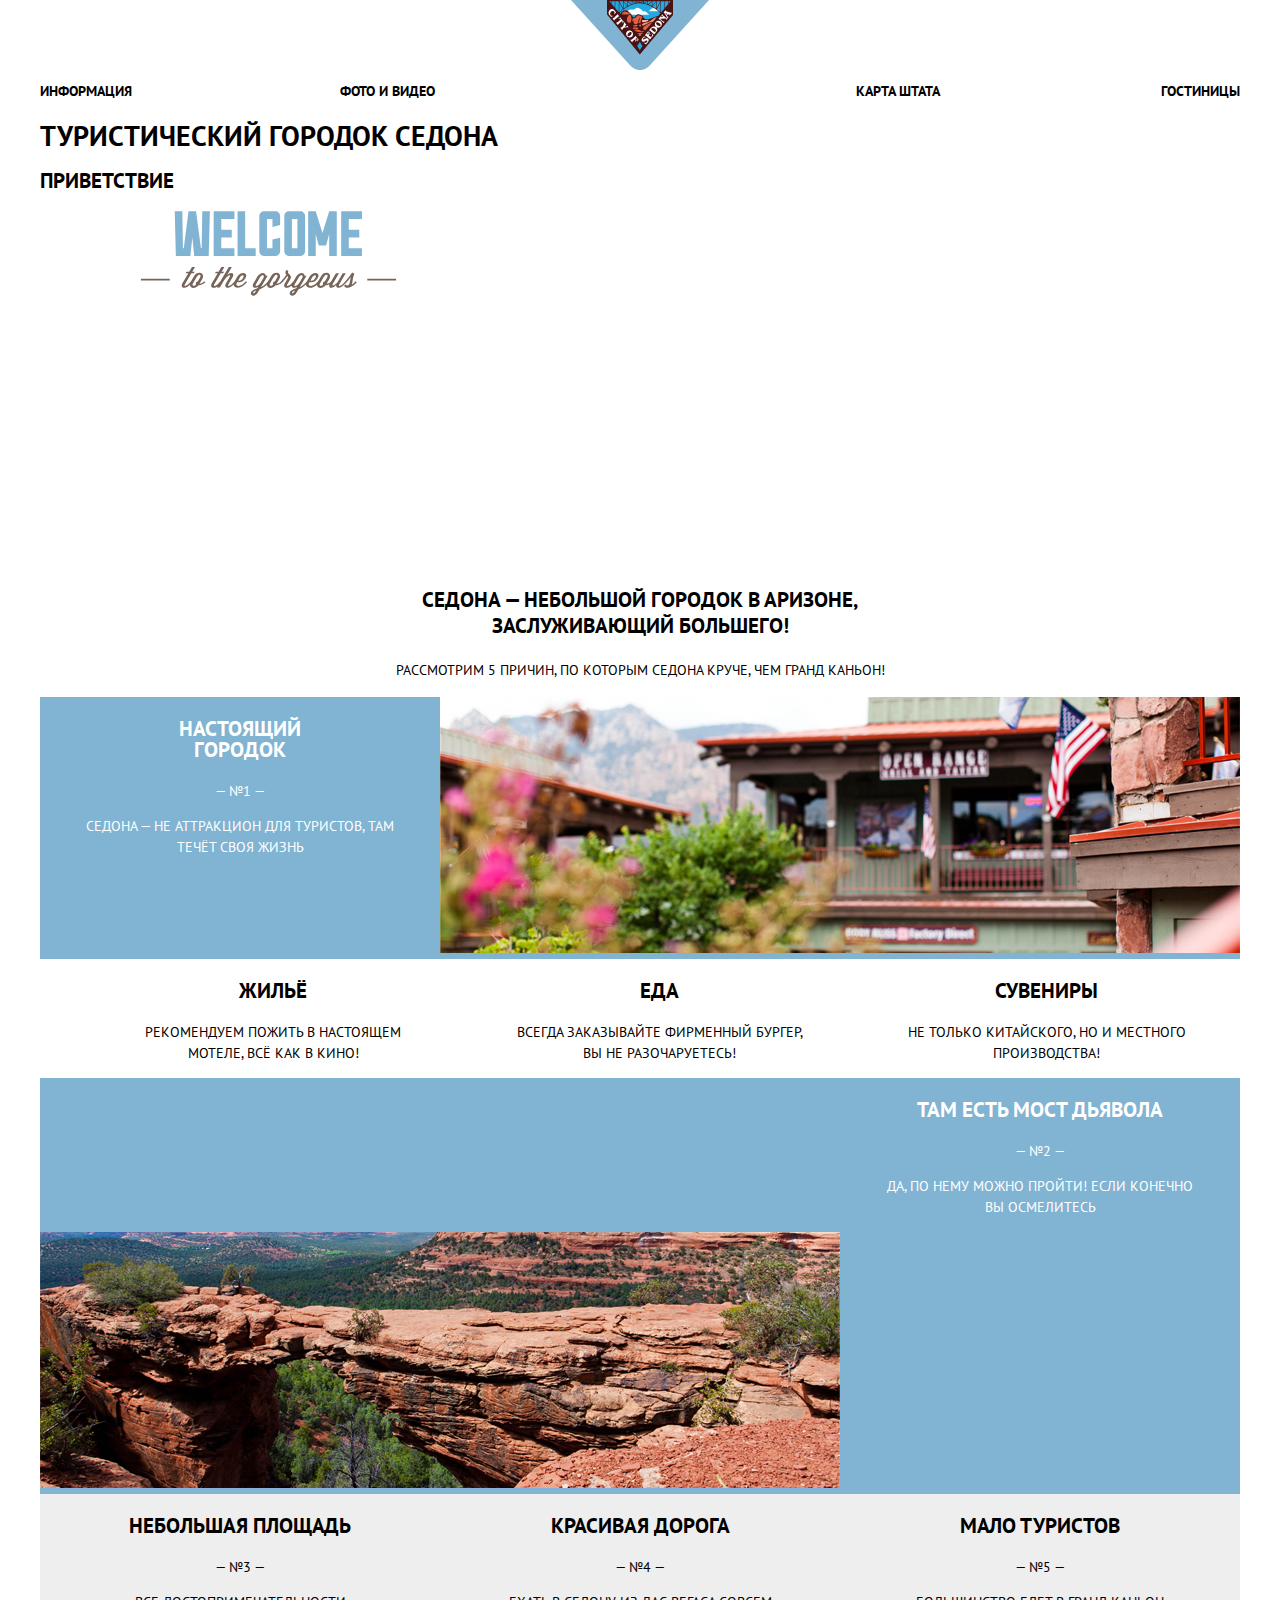
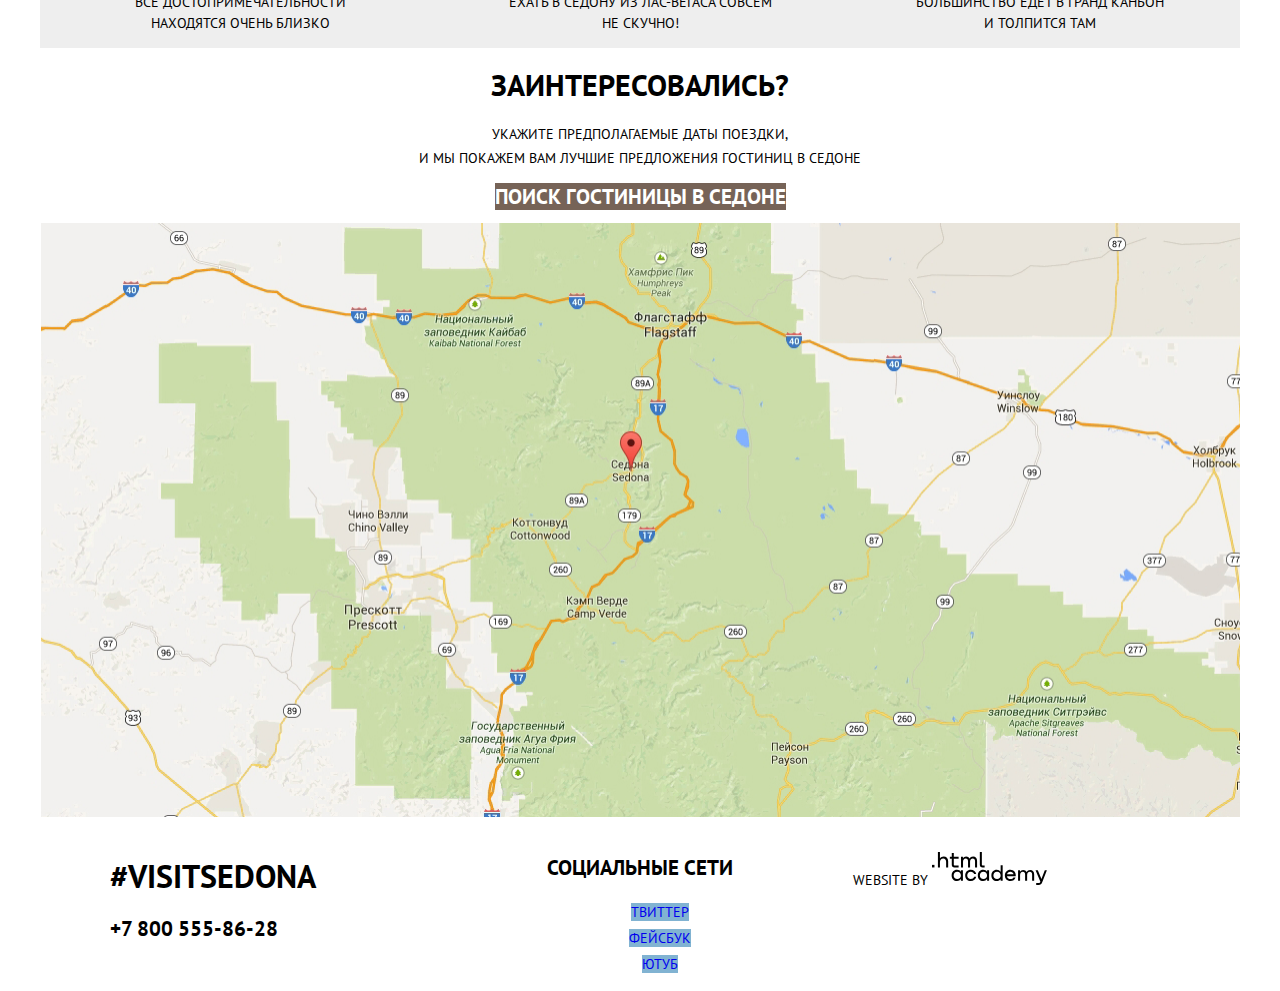
==== index.html @ 2fc54a05 "Добавил правки в сетки на гридах для главной страницы" ====
<!DOCTYPE html>
<html class="page" lang="ru">
  <head>
    <meta charset="utf-8">
    <title>HTML Academy: Седона</title>
    <link rel="stylesheet" href="https://fonts.googleapis.com/css2?family=PT+Sans:wght@400;700&display=swap">
    <link href="css/normalize.css" rel="stylesheet">
    <link href="css/style.css" rel="stylesheet">
    <link rel="icon" href="favicon.ico">
    <link rel="icon" href="img/favicon/icon.svg" type="image/svg+xml">
    <link rel="apple-touch-icon" href="img/favicon/180.png">
    <link rel="manifest" href="manifest.webmanifest">
  </head>
  <body class="page-body">
    <header class="main-header">
      <nav class="main-navigation">
        <a class="main-header-logo">
          <img src="img/logo.svg" width="138" height="70" alt="Логотип туристического городка Седона">
          </a>
        <div class="main-navigation-wrapper">
          <ul class="site-navigation">
            <li class="site-navigation-left"><a href="#">Информация</a></li>
            <li class="site-navigation-left"><a href="#">Фото и видео</a></li>
            <li class="site-navigation-right"><a href="#">Карта штата</a></li>
            <li class="site-navigation-right"><a href="catalog.html">Гостиницы</a></li>
          </ul>
        </div>
      </nav>
    </header>
    <main class="container">
      <h1>Туристический городок Седона</h1>
      <section class="welcome">
        <h2>Приветствие</h2>
          <a>
          <img src="img/welcome-sedona.svg" width="457" height="351" alt="Добро пожаловать в Седону!">
          </a>
      </section>
      <section class="features">
        <h2>Седона — небольшой городок в Аризоне,<br> заслуживающий большего!</h2>
        <p>Рассмотрим 5 причин, по которым Седона круче, чем Гранд Каньон!</p>
        <ul class="features-list">
          <li class="feature-item-white">
            <div class="feature-list-text-wrap">
              <div class="feature-list-text-first">
                <h3>Настоящий<br>городок</h3>
                <p>— №1 —</p>
                <p>Седона — не аттракцион для туристов, там <br>течёт своя жизнь</p>
              </div>
              <div class="feature-list-image-first">
                 <img src="img/image-1.jpg" width="800" height="256" alt="Красивый вид на городок">
              </div>
            </div>
            <ul class="features-list-nested">
              <li class="feature-item-nested">
                <h3>Жильё</h3>
                <p>Рекомендуем пожить в настоящем <br>мотеле, всё как в кино!</p>
              </li>
              <li class="feature-item-nested">
                <h3>Еда</h3>
                <p>Всегда заказывайте фирменный бургер,<br> вы не разочаруетесь!</p>
              </li>
              <li class="feature-item-nested">
                <h3>Сувениры</h3>
                <p>Не только китайского, но и местного<br> производства!</p>
              </li>
            </ul>
          </li>  
          <li class="feature-item-white">
            <div class="feature-list-text-wrap">
              <div class="feature-list-text-second">
                <h3>Там есть мост дьявола</h3>
                <p>— №2 —</p>
                <p>Да, по нему можно пройти! Если конечно <br> вы осмелитесь</p>
              </div>
              <div class="feature-list-image-second">
                <img src="img/image-2.jpg" width="800" height="256" alt="Вид на мост с высоты">
              </div>
            </div>
          </li> 
          <li class="feature-item">
            <h3>Небольшая площадь</h3>
            <p>— №3 —</p>
            <p>все достопримечательности<br> находятся очень близко</p> 
          </li>
          <li class="feature-item">
            <h3>Красивая дорога</h3>
            <p>— №4 —</p>
            <p>ехать в седону из лас-вегаса совсем <br> не скучно!</p> 
          </li>
          <li class="feature-item">
            <h3>Мало туристов</h3>
            <p>— №5 —</p>
            <p>большинство едет в гранд каньон<br> и толпится там</p> 
          </li>
        </ul>
      </section>
      <section class="search-hotel">
        <h2>Заинтересовались?</h2>
        <p>Укажите предполагаемые даты поездки,<br> и мы покажем вам лучшие предложения гостиниц в Седоне</p>
        <a class="btn-open-form" href="form.html">Поиск гостиницы в Седоне</a>
        <p><img src="img/map.jpg" width="1199" height="594" alt="Карта с расположением города"></p>
          </section>
    </main>
    <footer class="main-footer">
      <section class="footer-contacts">
        <h2>#visitSEDONA</h2>
        <a class="footer-phone" href="tel:+78005558628">+7 800 555-86-28</a>
      </section>
      <section class="footer-social">
        <h2>Социальные сети</h2>
        <ul>
          <li>
            <a class="social-button" href="#">Твиттер</a>
          </li>
          <li>
            <a class="social-button" href="#">Фейсбук</a>
          </li>
          <li>
            <a class="social-button" href="#">Ютуб</a>
          </li>
        </ul>
      </section>
      <section>
        <p class="footer-copyright">
          Website by
          <a href="https://htmlacademy.ru/intensive/htmlcss">
          <img src="img/logo_htmlacademy.svg" width="115" height="33" alt="Перейти страницу разработчика сайта">
          </a> 
        </p>
      </section>
    </footer>
  </body>
</html>
---- css/style.css ----
:root {
    --basic-black: #000000;
    --basic-white: #FFFFFF;
    --basic-gray: #EEEEEE;
    --basic-brown: #766357;
    --basic-blue: #81B3D2;
    --special-extrabrown: #503E33;
    --special-darkbrown: #604E43;
    --special-extrablue: #5496BD;
    --special-darkblue: #669EC0;
    --special-darkgray: #F2F2F2;
    --special-extragray: #666666;
}

.page-body {
  display: grid;
  grid-template-rows: min-content 1fr min-content;
  align-content: start;
  min-width: 1200px;
  min-height: 100%;
  margin: 0;
  padding: 0;
  font-style: normal;
  font-size: 14px;
  line-height: 26px;
  font-family: "PT Sans", "Arial", sans-serif;   
  font-weight: 400;
  color: var(--basic-black);
  text-transform: uppercase;
  background-color: var(--basic-white); 
}

.page {
  height: 100%;
}

.main-navigation {
  display: grid;
  font-weight: 700;
  background-color: var(--basic-white);
}

.main-header-logo {
justify-self: center;
}

.main-navigation-wrapper {
  width: 1200px;
  margin: 0 auto;
  padding: 0 10px;
}

.site-navigation {
  display: grid;
  grid-template-columns: 1fr 1fr 1fr 1fr;
  margin: 0;
  padding: 0;
  list-style: none;
}

.site-navigation a {
  color: var(--basic-black);
  text-decoration: none;
}

.site-navigation-left {
  justify-self: start; 
}

.site-navigation-right {
  justify-self: end; 
}

.container {
  width: 1200px;
  margin: 0 auto;
  padding: 0 10px;
}

.welcome {
  max-width: 100%;
  height: auto;
  background-image: url("img/background-index.jpg");
  background-position: top center;
  background-repeat: no-repeat;
}

.features h2 {
  font-size: 21px;
  font-weight: 700;
  text-align: center;   
}

.features p {
  text-align: center;
}

.features-list {
  display: grid;
  grid-template-columns: repeat(3, 1fr);
  margin: 0;
  padding: 0;
  list-style: none;
}

.feature-item-white {
  grid-column: 1 / -1;
  line-height: 21px;
  text-align: center;
  color: var(--basic-white);
  background-color: var(--basic-blue);
  background-position: 0 0;   
}

.feature-item-white h3 {
  font-size: 21px;
  line-height: 21px;
  font-weight: 700;
  text-align: center;
}

.feature-list-text-wrap {
  display: grid;
  grid-template-columns: repeat(3, 1fr);
}

.feature-list-text-first {
  grid-column: 1 / 2;
}

.feature-list-image-first {
  grid-column: 2 / 4;
}

.feature-list-text-second {
  grid-column: 3 / 4;
}

.feature-list-image-second {
  grid-column: 1 / 3;
}

.features-list-nested {
  display: grid;
  grid-template-columns: 1fr 1fr 1fr;
  list-style: none;
  line-height: 21px;
  text-align: center;
  color: var(--basic-black);
  background-color: var(--basic-white);
  background-position: 0 0;
}

.features-list-nested h3 {
  font-size: 21px;
  line-height: 21px;
  font-weight: 700;
}

.feature-item {
  line-height: 21px;
  text-align: center;
  background-color: var(--basic-gray); 
}

.feature-item h3 {
  font-size: 21px;
  line-height: 21px;
  font-weight: 700;
}

.search-hotel {
  line-height: 24px;
  text-align: center;  
}

.search-hotel h2 {
  font-size: 30px;
  line-height: 24px;
  font-weight: 700;
  text-align: center;
}

.btn-open-form {
  font: inherit;
  font-size: 21px;
  font-weight: 700;
  text-align: center;
  vertical-align: middle;
  text-transform: uppercase;
  text-decoration: none;
  color: var(--basic-white);
  background-color: var(--basic-brown);
  border: none; 
}

.main-footer {
  display: grid;
  grid-template-columns: 1fr 1fr 1fr;
}

.footer-contacts {
  justify-self: center;
  font-size: 21px;
  font-weight: 700;
}

.footer-contacts a {
  text-decoration: none;
  color: var(--basic-black);
}

.footer-social {
  justify-self: center;
  text-align: center;
}

.footer-social ul {
  list-style: none;
}

.footer-social a {
  text-decoration: none;
}

.social-button {
  background-color: var(--basic-blue);
}

.information:hover {
  color: var(--basic-blue);
}

.information:active {
  color: var(--basic-black);
  opacity: 0.3;
}

.site-navigation-current {
  color: var(--basic-brown);
}

.page-catalog {
  max-width: 100%;
  height: auto;
  background-image: url("img/background-catalog.jpg");
  background-position: top center;
  background-repeat: no-repeat;
}

.filters legend {
  font-size: 16px;
  line-height: 21px;
  font-weight: 700;
}

.filters ul {
  list-style: none;
  line-height: 21px;
}

.filter-input-checkbox:hover + label {
  color: var(--basic-black);
}

.cost legend {
  font-size: 16px;
  line-height: 21px;
  font-weight: 700;
}

.cost input {
  font-size: 14px;
  line-height: 21px;
}

.filter-button {
  font: inherit;
  text-align: center;
  color: var(--basic-white);
  vertical-align: middle;
  text-transform: uppercase;
  background-color: transparent;
  box-sizing: border-box;
  border-radius: 2px;
}

.filter-button:hover {
  color: var(--basic-black);
  background-color: var(--basic-white);
}

.catalog-sort {
  background-color: var(--basic-white);
}

.catalog-sort h3 {
  font-size: 21px;
  font-weight: 700;
}

.catalog-sort p {
  font-size: 12px;
  line-height: 18px;
}

.catalog-sort ul {
  list-style: none;
  font-size: 12px;
  line-height: 18px;
}

.catalog-sort-list a {
  color: var(--basic-black);
  opacity: 0.3;
}

.catalog-sort-list a:hover {
  color: var(--basic-blue);
}

.catalog-sort-list a:focus {
  color: var(--basic-black);
  opacity: 1;
  border: 1px dashed var(--basic-blue);
}

.catalog {
  background-color: var(--basic-white);
}

.catalog-list {
  list-style: none;
}

.catalog-item a {
  color: var(--basic-black);
  text-decoration: none;
}

.catalog-item h3 {
  font-size: 21px;
  font-weight: 700;
}

.catalog-item h3:hover {
  color: var(--basic-blue);
}

.catalog-item h3:active {
  color: var(--basic-black);
  opacity: 0.3;
}

.catalog-item p {
  font-size: 14px;
  line-height: 21px;
}

.catalog-item span {
  font-size: 14px;
  line-height: 21px;
  text-transform: uppercase;
  color:var(--special-extragray);
  background-color: var(--special-darkgray);
}

.button-detail {
  font-size: 14px;
  line-height: 21px;
  font-weight: 700;
  text-align: center;
  vertical-align: middle;
  text-transform: uppercase;
  color: var(--basic-white);
  background-color: var(--basic-blue);
}

.button-detail:hover {
  color: var(--basic-white);
  background-color: var(--special-darkblue);
}

.button-detail:focus {
  color: var(--basic-white);
  background-color: var(--special-extrablue);
}

.button-reserv {
  font-size: 14px;
  line-height: 21px;
  font-weight: 700;
  text-align: center;
  vertical-align: middle;
  text-transform: uppercase;
  color: var(--basic-white);
  background-color: var(--basic-brown);
}

.button-reserv:hover {
  color: var(--basic-white);
  background-color: var(--special-darkbrown);
}

.button-reserv:focus {
  color: var(--basic-white);
  background-color: var(--special-extrabrown);
}
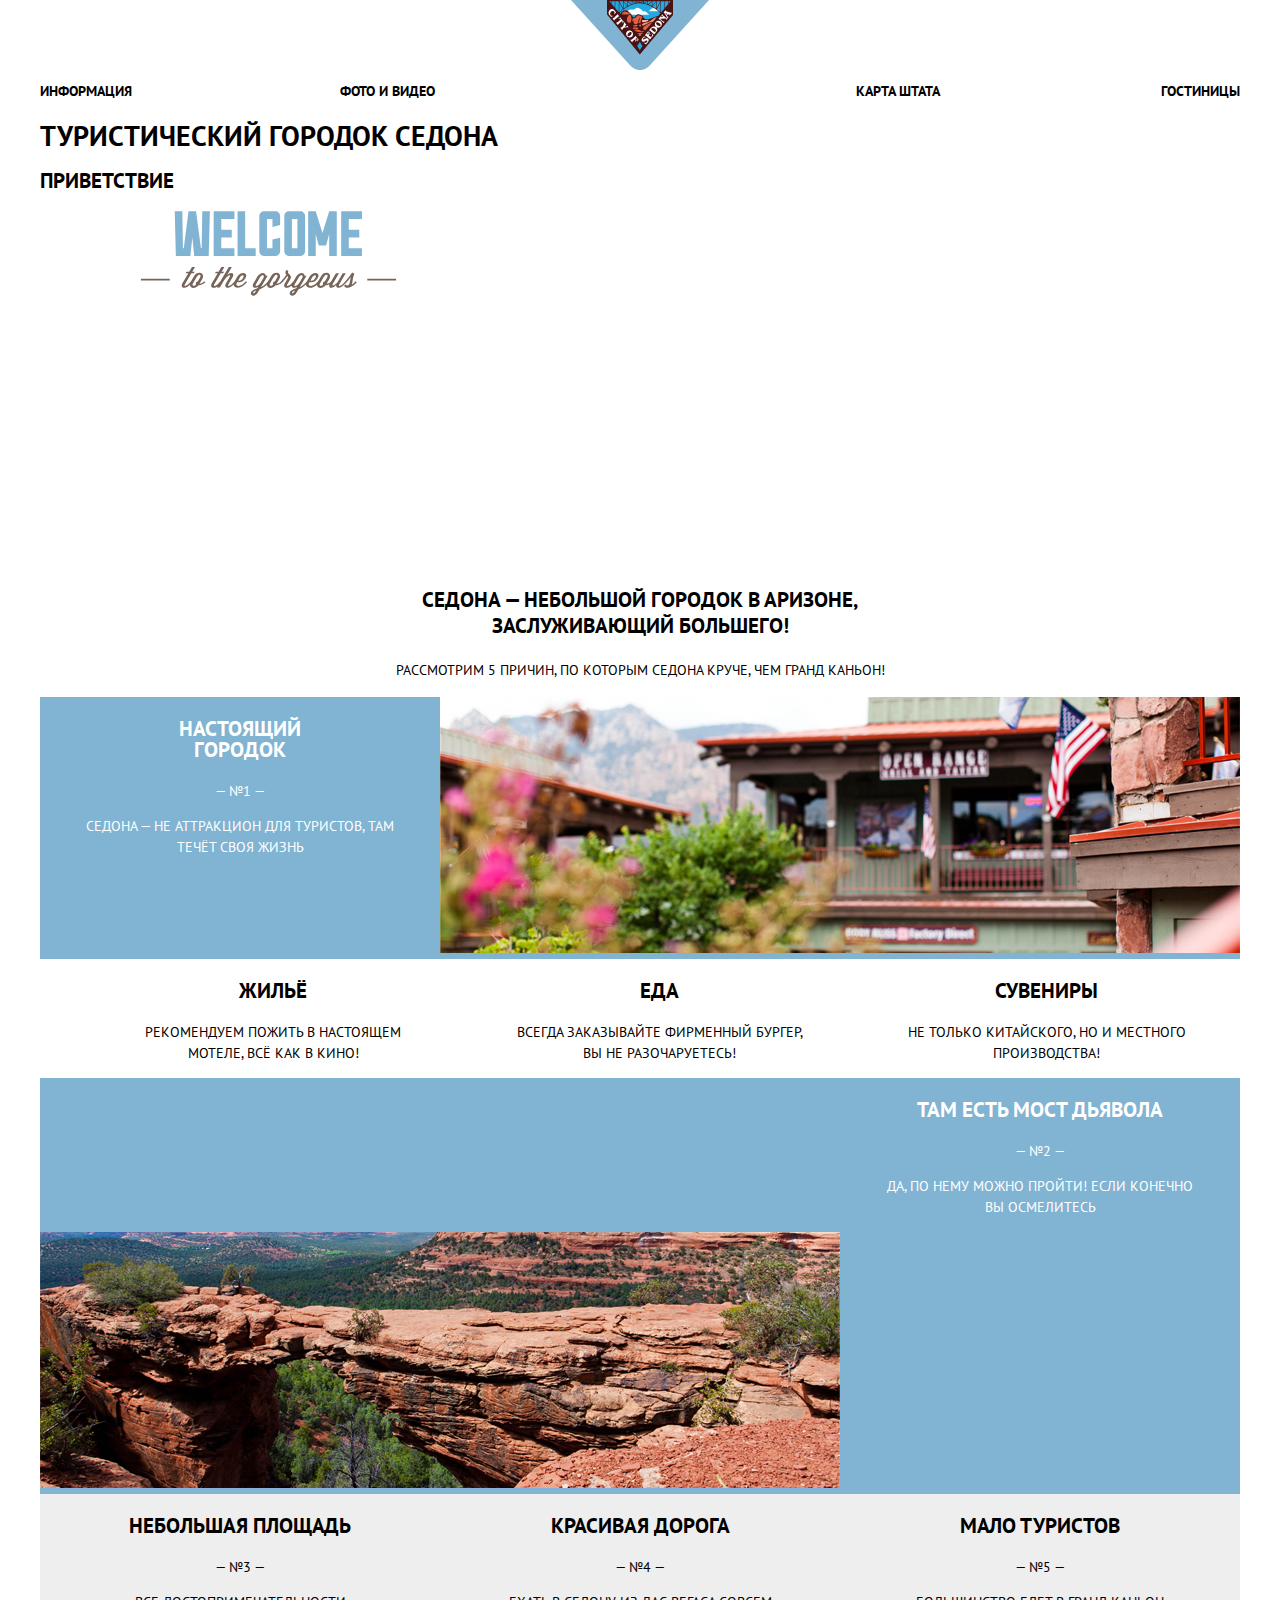
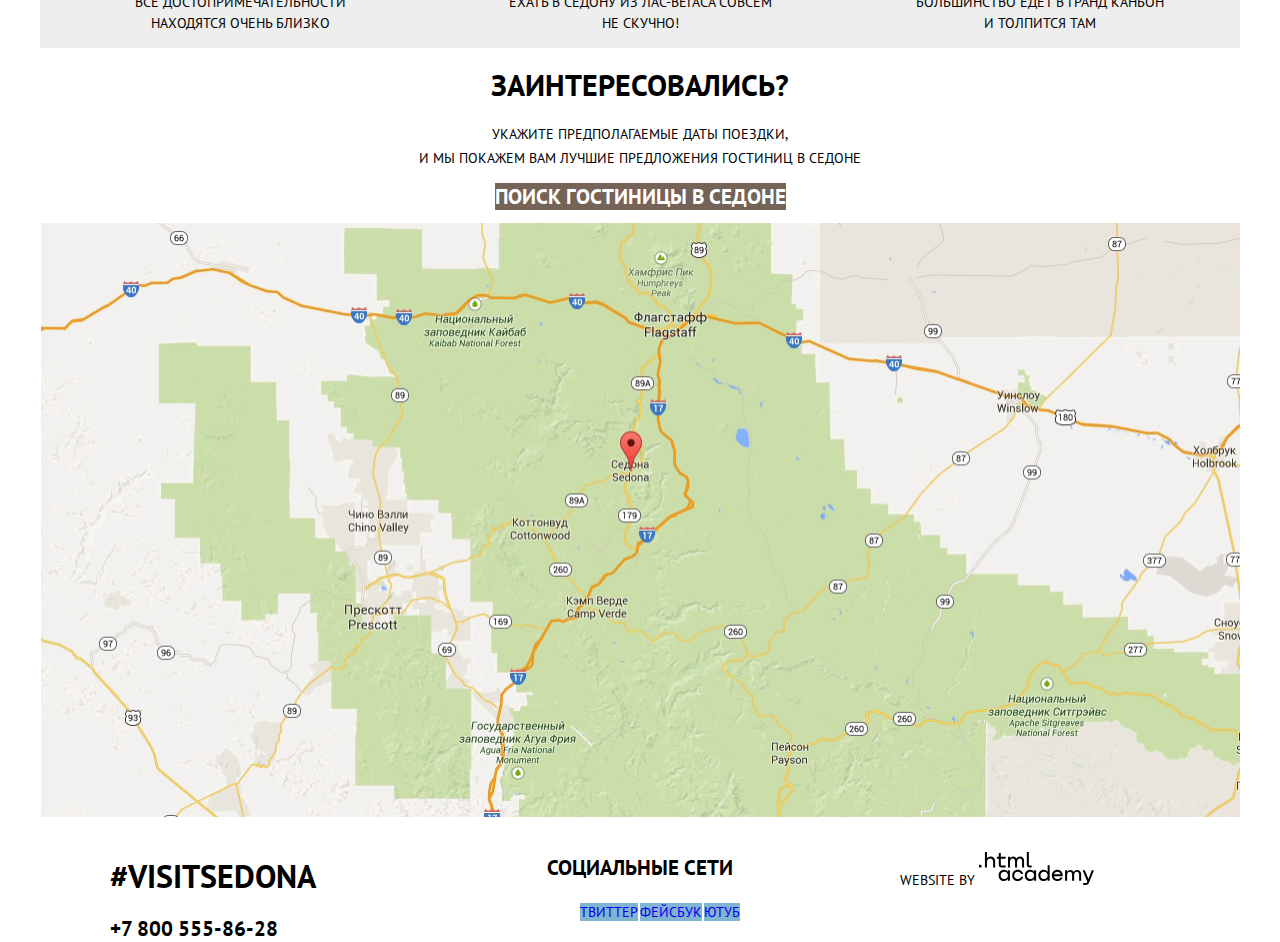
==== commit da7ca404: "Выполнил сетку на флексах для главной страницы" ====
--- a/index.html
+++ b/index.html
@@ -16,7 +16,7 @@
       <nav class="main-navigation">
         <a class="main-header-logo">
           <img src="img/logo.svg" width="138" height="70" alt="Логотип туристического городка Седона">
-          </a>
+        </a>
         <div class="main-navigation-wrapper">
           <ul class="site-navigation">
             <li class="site-navigation-left"><a href="#">Информация</a></li>
@@ -108,7 +108,7 @@
       </section>
       <section class="footer-social">
         <h2>Социальные сети</h2>
-        <ul>
+        <ul class="footer-social-icon">
           <li>
             <a class="social-button" href="#">Твиттер</a>
           </li>
--- a/css/style.css
+++ b/css/style.css
@@ -41,7 +41,7 @@
 }
 
 .main-header-logo {
-justify-self: center;
+  justify-self: center;
 }
 
 .main-navigation-wrapper {
@@ -211,6 +211,7 @@
 }
 
 .footer-social {
+  width: 200px;
   justify-self: center;
   text-align: center;
 }
@@ -227,6 +228,17 @@
   background-color: var(--basic-blue);
 }
 
+.footer-social-icon {
+  display: flex;
+  flex-direction: row;
+  justify-content: space-between;
+}
+
+.footer-copyright {
+  margin-right: 140px;
+  text-align: center;
+}
+
 .information:hover {
   color: var(--basic-blue);
 }
@@ -241,8 +253,9 @@
 }
 
 .page-catalog {
-  max-width: 100%;
-  height: auto;
+  width: 1200px;
+  margin: 0 auto;
+  padding: 0 10px;
   background-image: url("img/background-catalog.jpg");
   background-position: top center;
   background-repeat: no-repeat;
@@ -263,6 +276,25 @@
   color: var(--basic-black);
 }
 
+.filters-columns {
+  display: grid;
+  grid-template-columns: 260px 260px 680px;
+  margin: 0;
+  padding: 0;
+}
+
+.filters-columns-infrastructure {
+  margin-left: 73px;
+}
+
+.filters-columns-house {
+  margin-left: 67px;
+}
+
+.cost {
+  margin-left: 290px;
+}
+
 .cost legend {
   font-size: 16px;
   line-height: 21px;
@@ -291,6 +323,8 @@
 }
 
 .catalog-sort {
+  grid-column: 1 / -1;
+  margin-left: 73px;
   background-color: var(--basic-white);
 }
 
@@ -330,7 +364,31 @@
 }
 
 .catalog-list {
-  list-style: none;
+  display: grid;
+  grid-template-rows: 1fr 1fr 1fr;
+  list-style: none;
+}
+
+.catalog-item  {
+  display: grid;
+  grid-template-columns: 208px 800px 192px ;
+}
+
+.catalog-item-image {
+  grid-column: 1 / 2;
+  justify-self: end;
+}
+
+.catalog-item-text {
+  grid-column: 2 / 3;
+  margin: 0;
+  margin-left: 30px;
+  padding: 0;
+}
+
+.catalog-item-star {
+  grid-column: 3 / 4;
+  margin-left: 10px;
 }
 
 .catalog-item a {
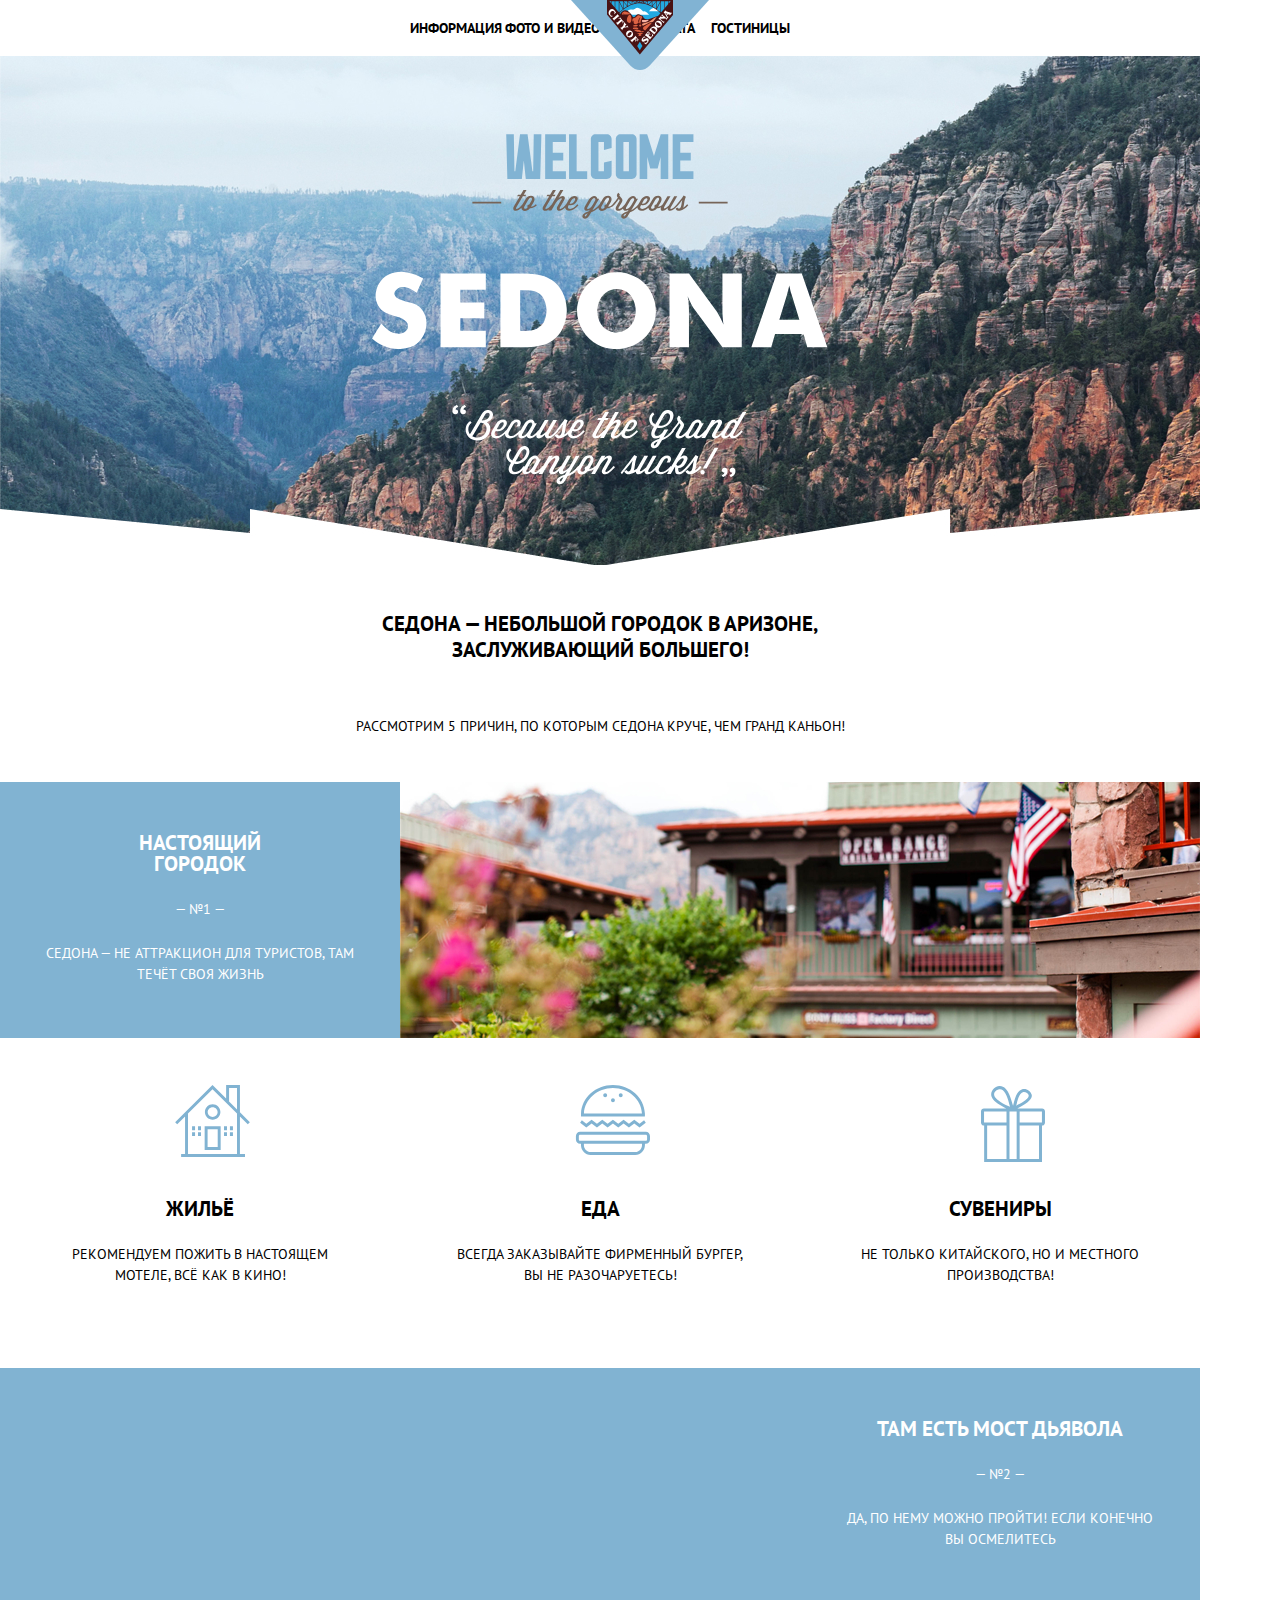
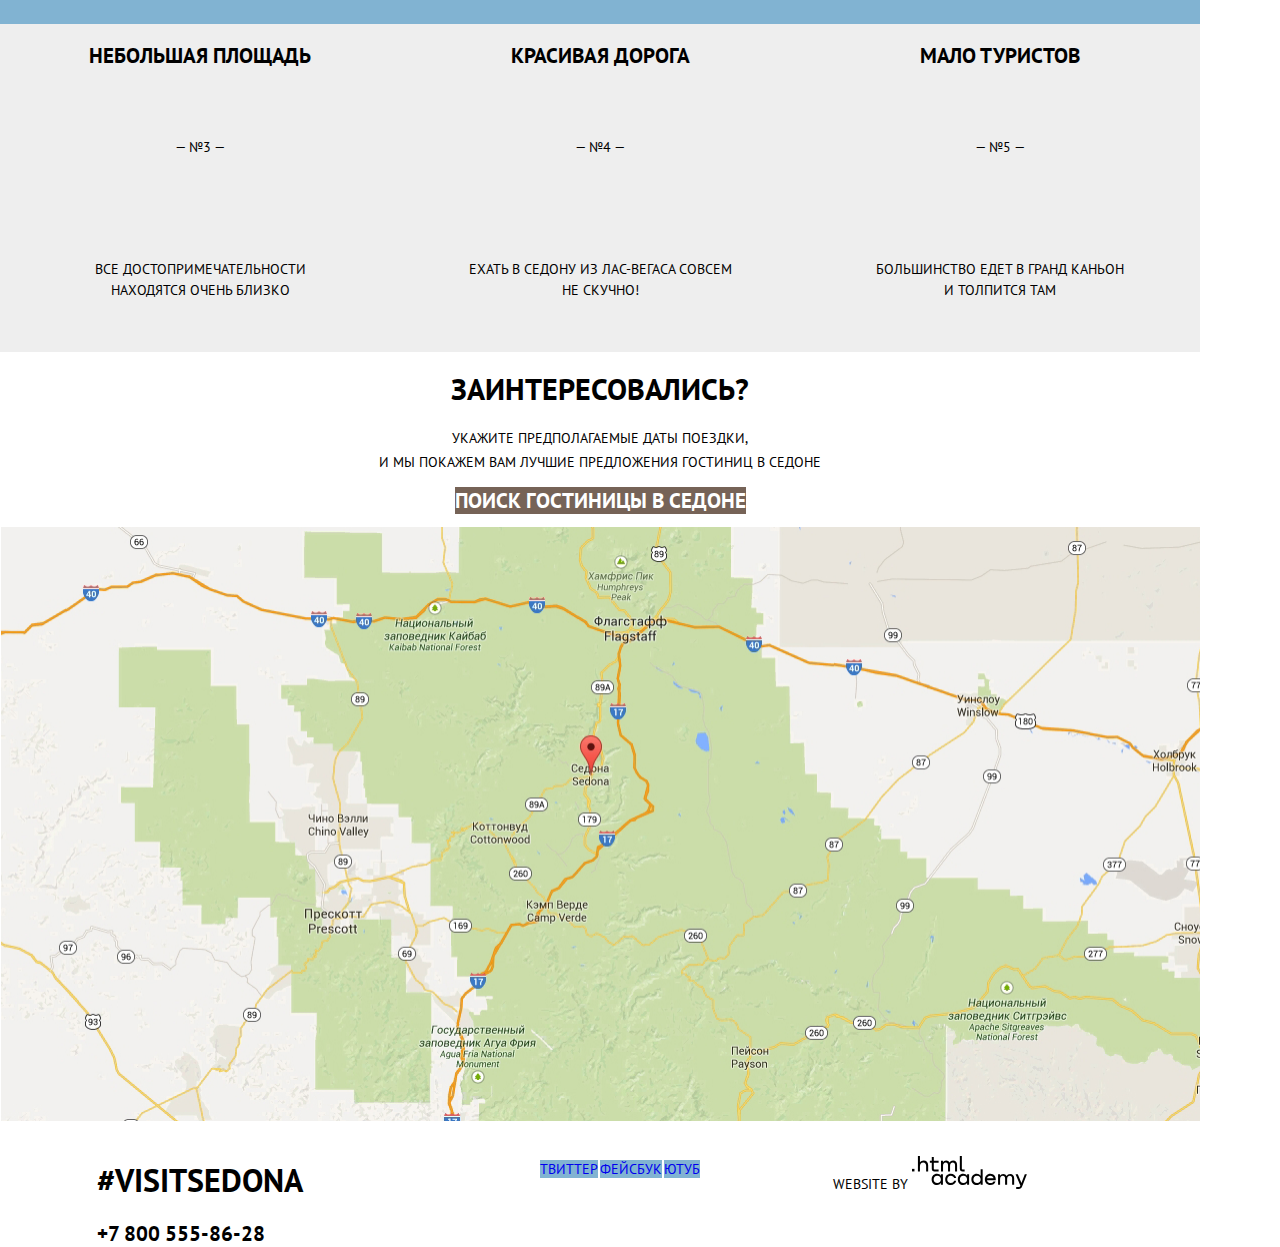
==== commit 2983d4aa: "Выполнил декоративные элементы на главной странице" ====
--- a/index.html
+++ b/index.html
@@ -12,6 +12,7 @@
     <link rel="manifest" href="manifest.webmanifest">
   </head>
   <body class="page-body">
+    <div class="wrapper">
     <header class="main-header">
       <nav class="main-navigation">
         <a class="main-header-logo">
@@ -28,22 +29,24 @@
       </nav>
     </header>
     <main class="container">
-      <h1>Туристический городок Седона</h1>
+      <h1 class="visually-hidden">Туристический городок Седона</h1>
       <section class="welcome">
-        <h2>Приветствие</h2>
+        <h2 class="visually-hidden">Приветствие</h2>
           <a>
           <img src="img/welcome-sedona.svg" width="457" height="351" alt="Добро пожаловать в Седону!">
           </a>
       </section>
       <section class="features">
-        <h2>Седона — небольшой городок в Аризоне,<br> заслуживающий большего!</h2>
-        <p>Рассмотрим 5 причин, по которым Седона круче, чем Гранд Каньон!</p>
+        <div class="lid">
+          <h2>Седона — небольшой городок в Аризоне,<br> заслуживающий большего!</h2>
+          <p>Рассмотрим 5 причин, по которым Седона круче, чем Гранд Каньон!</p>
+        </div>
         <ul class="features-list">
-          <li class="feature-item-white">
+          <li class="feature-item-white nested">
             <div class="feature-list-text-wrap">
               <div class="feature-list-text-first">
                 <h3>Настоящий<br>городок</h3>
-                <p>— №1 —</p>
+                <span>— №1 —</span>
                 <p>Седона — не аттракцион для туристов, там <br>течёт своя жизнь</p>
               </div>
               <div class="feature-list-image-first">
@@ -52,24 +55,24 @@
             </div>
             <ul class="features-list-nested">
               <li class="feature-item-nested">
-                <h3>Жильё</h3>
+                <h3 class="nested-house">Жильё</h3>
                 <p>Рекомендуем пожить в настоящем <br>мотеле, всё как в кино!</p>
               </li>
               <li class="feature-item-nested">
-                <h3>Еда</h3>
+                <h3 class="nested-food">Еда</h3>
                 <p>Всегда заказывайте фирменный бургер,<br> вы не разочаруетесь!</p>
               </li>
               <li class="feature-item-nested">
-                <h3>Сувениры</h3>
+                <h3 class="nested-souvenirs">Сувениры</h3>
                 <p>Не только китайского, но и местного<br> производства!</p>
               </li>
             </ul>
           </li>  
-          <li class="feature-item-white">
+          <li class="feature-item-white bridge">
             <div class="feature-list-text-wrap">
               <div class="feature-list-text-second">
                 <h3>Там есть мост дьявола</h3>
-                <p>— №2 —</p>
+                <span>— №2 —</span>
                 <p>Да, по нему можно пройти! Если конечно <br> вы осмелитесь</p>
               </div>
               <div class="feature-list-image-second">
@@ -107,7 +110,7 @@
         <a class="footer-phone" href="tel:+78005558628">+7 800 555-86-28</a>
       </section>
       <section class="footer-social">
-        <h2>Социальные сети</h2>
+        <h2 class="visually-hidden">Социальные сети</h2>
         <ul class="footer-social-icon">
           <li>
             <a class="social-button" href="#">Твиттер</a>
@@ -129,5 +132,6 @@
         </p>
       </section>
     </footer>
+  </div>
   </body>
 </html>
--- a/css/style.css
+++ b/css/style.css
@@ -12,6 +12,10 @@
     --special-extragray: #666666;
 }
 
+.page {
+  height: 100%;
+}
+
 .page-body {
   display: grid;
   grid-template-rows: min-content 1fr min-content;
@@ -30,68 +34,111 @@
   background-color: var(--basic-white); 
 }
 
-.page {
-  height: 100%;
+.visually-hidden {
+  position: absolute;
+  width: 1px;
+  height: 1px;
+  margin: -1px;
+  border: 0;
+  padding: 0;
+  white-space: nowrap;
+  clip-path: inset(100%);
+  clip: rect(0 0 0 0);
+  overflow: hidden;
+}
+
+.wrapper {
+  width: 1200px;
 }
 
 .main-navigation {
   display: grid;
+  margin: 0 auto;
   font-weight: 700;
   background-color: var(--basic-white);
 }
 
 .main-header-logo {
-  justify-self: center;
-}
-
-.main-navigation-wrapper {
-  width: 1200px;
-  margin: 0 auto;
-  padding: 0 10px;
-}
-
-.site-navigation {
-  display: grid;
-  grid-template-columns: 1fr 1fr 1fr 1fr;
-  margin: 0;
-  padding: 0;
-  list-style: none;
-}
-
-.site-navigation a {
-  color: var(--basic-black);
-  text-decoration: none;
-}
-
-.site-navigation-left {
-  justify-self: start; 
-}
-
-.site-navigation-right {
-  justify-self: end; 
+  position: absolute;
+  width: 138px;
+  height: 70px;
+  left: 50%;
+  transform: translateX(-50%);
 }
 
 .container {
   width: 1200px;
   margin: 0 auto;
+  padding: 0;
+}
+
+.main-navigation-wrapper {
+  width: 1054px;
+  margin: 0 auto;
   padding: 0 10px;
 }
 
+.site-navigation {
+  display: grid;
+  grid-template-columns: 1fr 1fr 1fr 1fr;
+  justify-self: center;
+  margin: 0;
+  padding: 0;
+  padding-top: 15px;
+  padding-bottom: 15px;
+  list-style: none;
+}
+
+.site-navigation a {
+  display: block;
+  color: var(--basic-black);
+  text-decoration: none;
+}
+
+.site-navigation-left {
+  justify-self: start; 
+}
+
+.site-navigation-right {
+  justify-self: end; 
+}
+
 .welcome {
-  max-width: 100%;
-  height: auto;
-  background-image: url("img/background-index.jpg");
+  width: 1200px;
+  height: 510px;
+  background-image: url("../img/background-index.jpg");
   background-position: top center;
   background-repeat: no-repeat;
 }
 
+.welcome img {
+  position: relative;
+  width: 457px;
+  height: 351px;
+  top: 78px;
+  left: 50%;
+  transform: translateX(-50%);
+}
+
+.lid {
+  width: 1200px;
+  height: 216px;
+}
+
 .features h2 {
+  margin: 0;
+  padding: 0;
+  padding-top: 45px;
   font-size: 21px;
   font-weight: 700;
   text-align: center;   
 }
 
 .features p {
+  margin: 0;
+  padding: 0;
+  padding-top: 50px;
+  padding-bottom: 51px;
   text-align: center;
 }
 
@@ -119,42 +166,120 @@
   text-align: center;
 }
 
+.nested {
+  height: 586px;
+}
+
 .feature-list-text-wrap {
   display: grid;
   grid-template-columns: repeat(3, 1fr);
+}
+
+.bridge {
+  height: 256px;
+}
+
+.feature-list-text-wrap h3 {
+  margin: 0;
+  padding: 0;
+  padding-top: 50px;
+  padding-bottom: 25px;
+}
+
+.feature-list-text-wrap p {
+  margin: 0;
+  padding: 0;
+  padding-top: 23px;
+  padding-bottom: 54px;
 }
 
 .feature-list-text-first {
   grid-column: 1 / 2;
+  height: 256px;
 }
 
 .feature-list-image-first {
   grid-column: 2 / 4;
+  height: 256px;
 }
 
 .feature-list-text-second {
   grid-column: 3 / 4;
+  height: 256px;
 }
 
 .feature-list-image-second {
   grid-column: 1 / 3;
+  height: 256px;
 }
 
 .features-list-nested {
   display: grid;
   grid-template-columns: 1fr 1fr 1fr;
+  margin: 0;
+  padding: 0;
+  height: 330px;
   list-style: none;
   line-height: 21px;
   text-align: center;
   color: var(--basic-black);
   background-color: var(--basic-white);
+}
+
+.features-list-nested h3 {
+  margin: 0;
+  padding: 0;
+  padding-top: 160px;
+  padding-bottom: 25px;
+  font-size: 21px;
+  line-height: 21px;
+  font-weight: 700;
+}
+
+.features-list-nested p {
+  margin: 0;
+  padding: 0;
+  padding-bottom: 82px;
+}
+
+.features-item-nested {
+  height: 256px;
+}
+
+.nested-house::after {
+  content: "";
+  position: absolute;
+  top: 1085px;
+  left: 175px;
+  width: 75px;
+  height: 72px;
+  background-image: url("../img/icon-1.svg");
+  background-repeat: no-repeat;
   background-position: 0 0;
 }
 
-.features-list-nested h3 {
-  font-size: 21px;
-  line-height: 21px;
-  font-weight: 700;
+.nested-food::after {
+  content: "";
+  position: absolute;
+  top: 1085px;
+  left: 575px;
+  width: 75px;
+  height: 70px;
+  background-image: url("../img/icon-2.svg");
+  background-repeat: no-repeat;
+  background-position: 0 0;
+}
+
+.nested-souvenirs::after {
+  content: "";
+  position: absolute;
+  top: 1085px;
+  left: 981px;
+  width: 64px;
+  height: 77px;
+  background-image: url("../img/icon-3.svg");
+  background-repeat: no-repeat;
+  background-position: 0 0;
 }
 
 .feature-item {
@@ -324,26 +449,50 @@
 
 .catalog-sort {
   grid-column: 1 / -1;
+  display: flex;
+  flex-direction: row;
+  align-items: center;
+  background-color: var(--basic-white);
+}
+
+.catalog-sort h3 {
   margin-left: 73px;
-  background-color: var(--basic-white);
-}
-
-.catalog-sort h3 {
   font-size: 21px;
   font-weight: 700;
 }
 
 .catalog-sort p {
+  margin: 0;
+  padding: 0;
+  margin-left: 46px;
+  margin-right: 40px;
   font-size: 12px;
   line-height: 18px;
 }
 
 .catalog-sort ul {
+  margin: 0;
+  padding: 0;
   list-style: none;
   font-size: 12px;
   line-height: 18px;
 }
 
+.catalog-sort-list {
+  display: flex;
+  flex-direction: row;
+  justify-content: space-between;
+  width: 239px;
+}
+
+.catalog-sort-up {
+  display: flex;
+  flex-direction: row;
+  justify-content: space-between;
+  margin-left: 503px;
+  width: 200px;
+}
+
 .catalog-sort-list a {
   color: var(--basic-black);
   opacity: 0.3;
@@ -396,7 +545,8 @@
   text-decoration: none;
 }
 
-.catalog-item h3 {
+.catalog-item-text h3 {
+  margin: 0;
   font-size: 21px;
   font-weight: 700;
 }
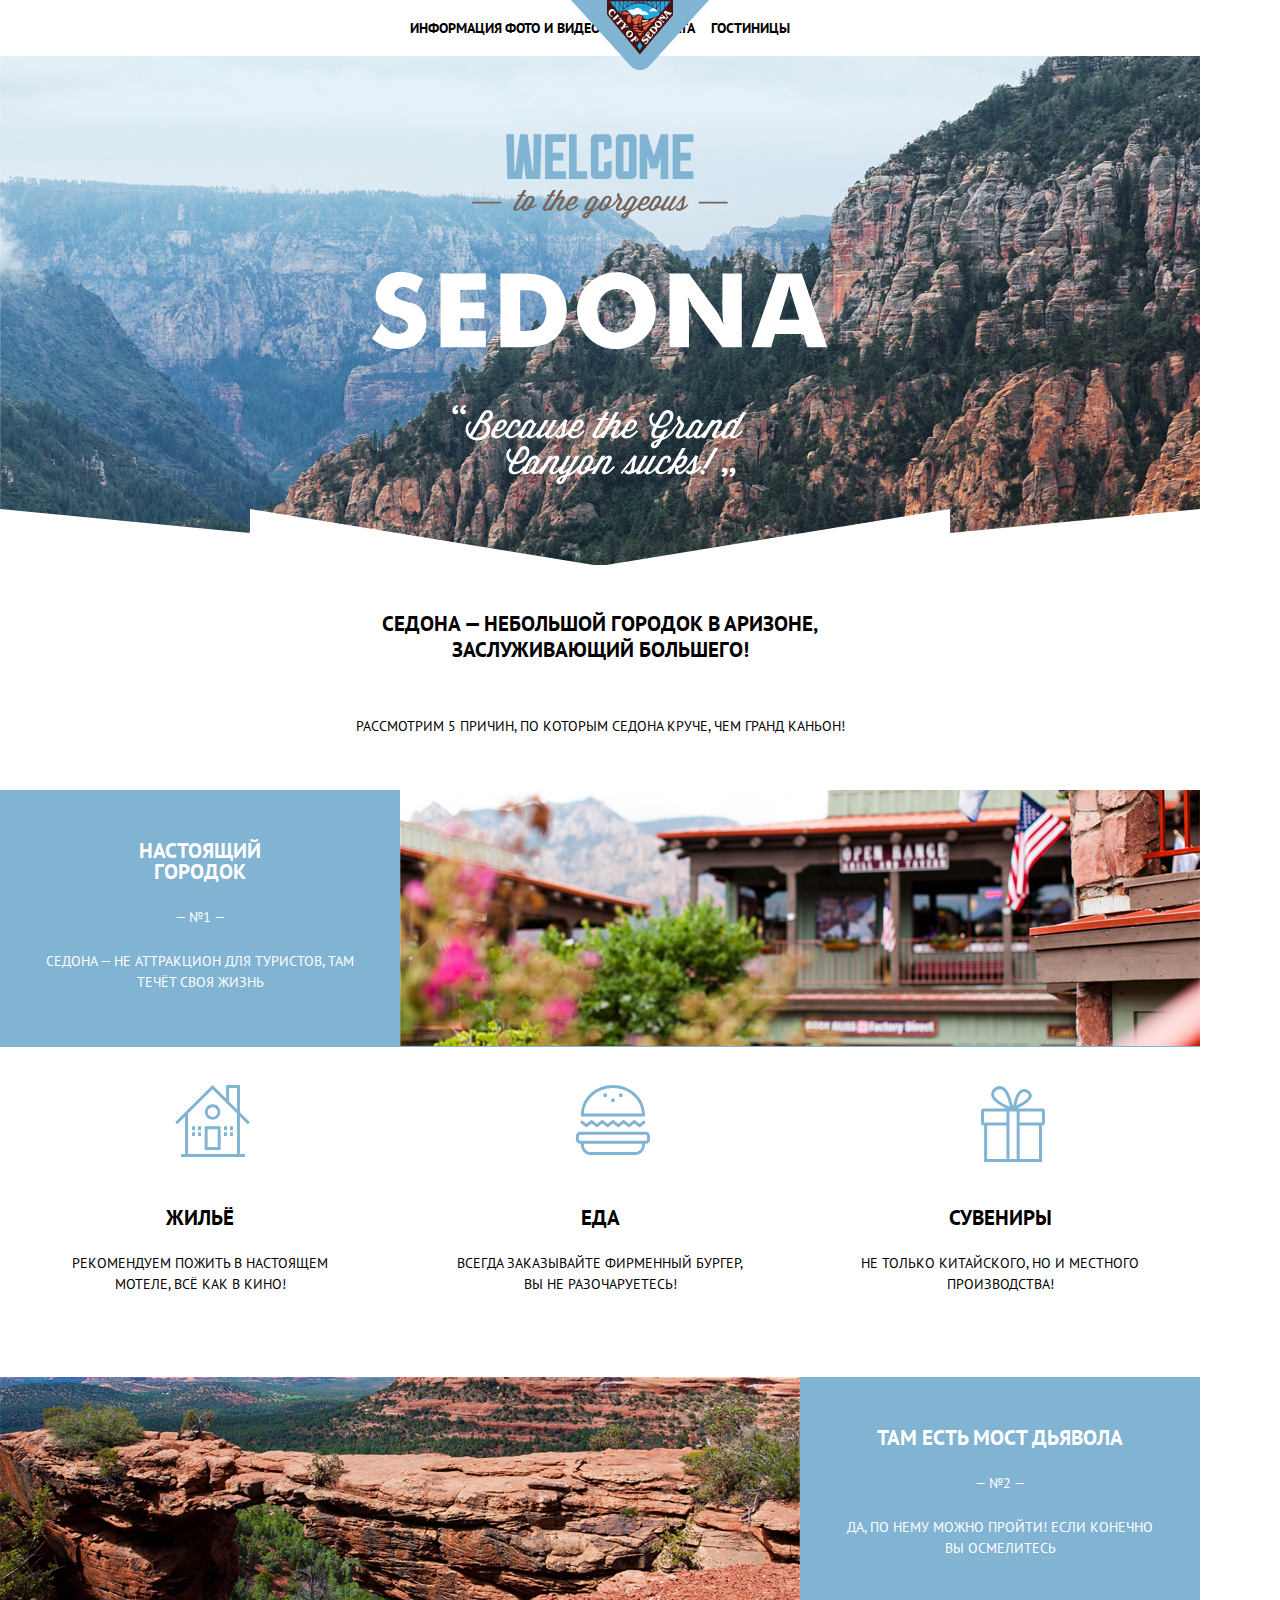
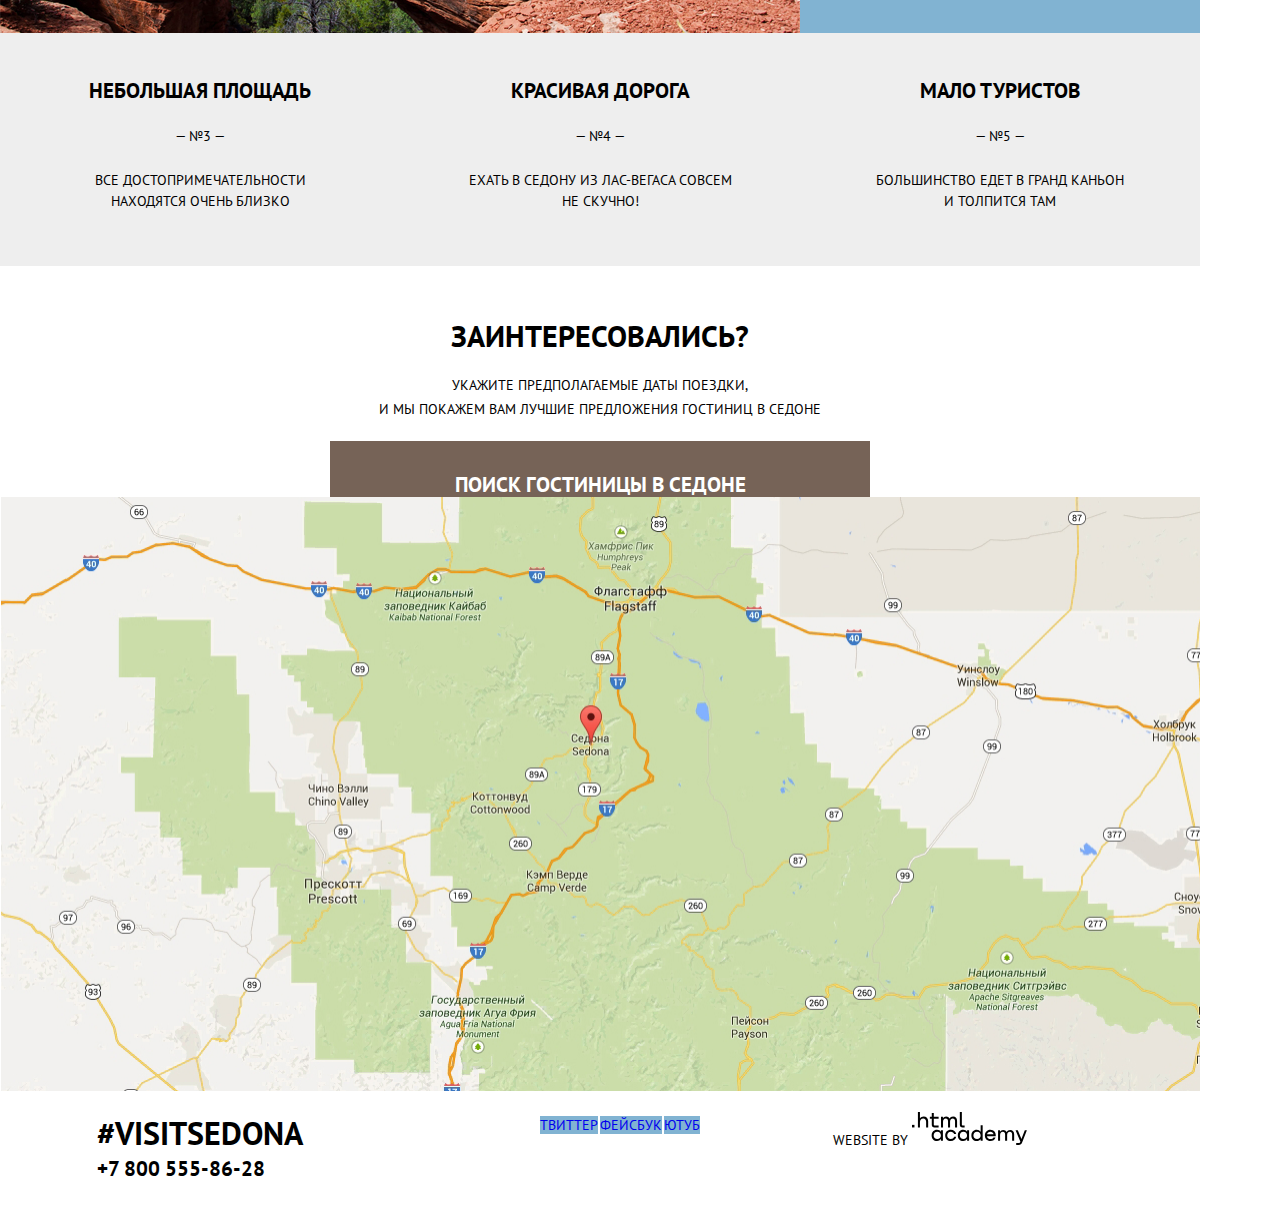
==== commit bc5d556a: "Выполнил декоративные элементы на главной странице" ====
--- a/index.html
+++ b/index.html
@@ -79,20 +79,20 @@
                 <img src="img/image-2.jpg" width="800" height="256" alt="Вид на мост с высоты">
               </div>
             </div>
-          </li> 
+          </li>
           <li class="feature-item">
             <h3>Небольшая площадь</h3>
-            <p>— №3 —</p>
+            <span>— №3 —</span>
             <p>все достопримечательности<br> находятся очень близко</p> 
           </li>
           <li class="feature-item">
             <h3>Красивая дорога</h3>
-            <p>— №4 —</p>
+            <span>— №4 —</span>
             <p>ехать в седону из лас-вегаса совсем <br> не скучно!</p> 
           </li>
           <li class="feature-item">
             <h3>Мало туристов</h3>
-            <p>— №5 —</p>
+            <span>— №5 —</span>
             <p>большинство едет в гранд каньон<br> и толпится там</p> 
           </li>
         </ul>
@@ -101,8 +101,8 @@
         <h2>Заинтересовались?</h2>
         <p>Укажите предполагаемые даты поездки,<br> и мы покажем вам лучшие предложения гостиниц в Седоне</p>
         <a class="btn-open-form" href="form.html">Поиск гостиницы в Седоне</a>
-        <p><img src="img/map.jpg" width="1199" height="594" alt="Карта с расположением города"></p>
-          </section>
+        <img src="img/map.jpg" width="1199" height="594" alt="Карта с расположением города">
+      </section>
     </main>
     <footer class="main-footer">
       <section class="footer-contacts">
--- a/css/style.css
+++ b/css/style.css
@@ -104,11 +104,8 @@
 }
 
 .welcome {
-  width: 1200px;
-  height: 510px;
+  min-height: 510px;
   background-image: url("../img/background-index.jpg");
-  background-position: top center;
-  background-repeat: no-repeat;
 }
 
 .welcome img {
@@ -120,18 +117,13 @@
   transform: translateX(-50%);
 }
 
-.lid {
-  width: 1200px;
-  height: 216px;
-}
-
 .features h2 {
   margin: 0;
   padding: 0;
   padding-top: 45px;
   font-size: 21px;
   font-weight: 700;
-  text-align: center;   
+  text-align: center;
 }
 
 .features p {
@@ -166,17 +158,9 @@
   text-align: center;
 }
 
-.nested {
-  height: 586px;
-}
-
 .feature-list-text-wrap {
   display: grid;
   grid-template-columns: repeat(3, 1fr);
-}
-
-.bridge {
-  height: 256px;
 }
 
 .feature-list-text-wrap h3 {
@@ -195,22 +179,27 @@
 
 .feature-list-text-first {
   grid-column: 1 / 2;
-  height: 256px;
 }
 
 .feature-list-image-first {
   grid-column: 2 / 4;
-  height: 256px;
+}
+
+.feature-list-image-first img{
+  display: block;
 }
 
 .feature-list-text-second {
   grid-column: 3 / 4;
-  height: 256px;
 }
 
 .feature-list-image-second {
   grid-column: 1 / 3;
-  height: 256px;
+  grid-row: 1;
+}
+
+.feature-list-image-second img {
+  display: block;
 }
 
 .features-list-nested {
@@ -218,7 +207,6 @@
   grid-template-columns: 1fr 1fr 1fr;
   margin: 0;
   padding: 0;
-  height: 330px;
   list-style: none;
   line-height: 21px;
   text-align: center;
@@ -240,10 +228,6 @@
   margin: 0;
   padding: 0;
   padding-bottom: 82px;
-}
-
-.features-item-nested {
-  height: 256px;
 }
 
 .nested-house::after {
@@ -289,9 +273,20 @@
 }
 
 .feature-item h3 {
-  font-size: 21px;
-  line-height: 21px;
-  font-weight: 700;
+  margin: 0;
+  padding: 0;
+  padding-top: 47px;
+  padding-bottom: 25px;
+  font-size: 21px;
+  line-height: 21px;
+  font-weight: 700;
+}
+
+.feature-item p {
+  margin: 0;
+  padding: 0;
+  padding-top: 23px;
+  padding-bottom: 54px;
 }
 
 .search-hotel {
@@ -300,13 +295,25 @@
 }
 
 .search-hotel h2 {
+  margin: 0;
+  padding: 0;
+  padding-top: 58px;
+  padding-bottom: 25px;
   font-size: 30px;
   line-height: 24px;
   font-weight: 700;
   text-align: center;
 }
 
+.search-hotel p {
+  margin: 0;
+  padding: 0;
+  padding-bottom: 50px;
+}
+
 .btn-open-form {
+  margin: 0;
+  padding: 30px 124px 30px 125px;
   font: inherit;
   font-size: 21px;
   font-weight: 700;
@@ -331,8 +338,16 @@
 }
 
 .footer-contacts a {
+  padding-bottom: 36px;
   text-decoration: none;
   color: var(--basic-black);
+}
+
+.footer-contacts h2 {
+  margin: 0;
+  padding: 0;
+  padding-top: 23px;
+  padding-bottom: 9px;
 }
 
 .footer-social {
@@ -351,6 +366,36 @@
 
 .social-button {
   background-color: var(--basic-blue);
+}
+
+.twitter {
+  content: "";
+  position: absolute;
+  width: 46px;
+  height: 48px;
+  background-image: url("../img/social/twitter.svg");
+  background-repeat: no-repeat;
+  background-position: 0 0;
+}
+
+.fb {
+  content: "";
+  position: absolute;
+  width: 46px;
+  height: 48px;
+  background-image: url("../img/social/fb.svg");
+  background-repeat: no-repeat;
+  background-position: 0 0;
+}
+
+.youtube {
+  content: "";
+  position: absolute;
+  width: 46px;
+  height: 48px;
+  background-image: url("../img/social/youtube.svg");
+  background-repeat: no-repeat;
+  background-position: 0 0;
 }
 
 .footer-social-icon {
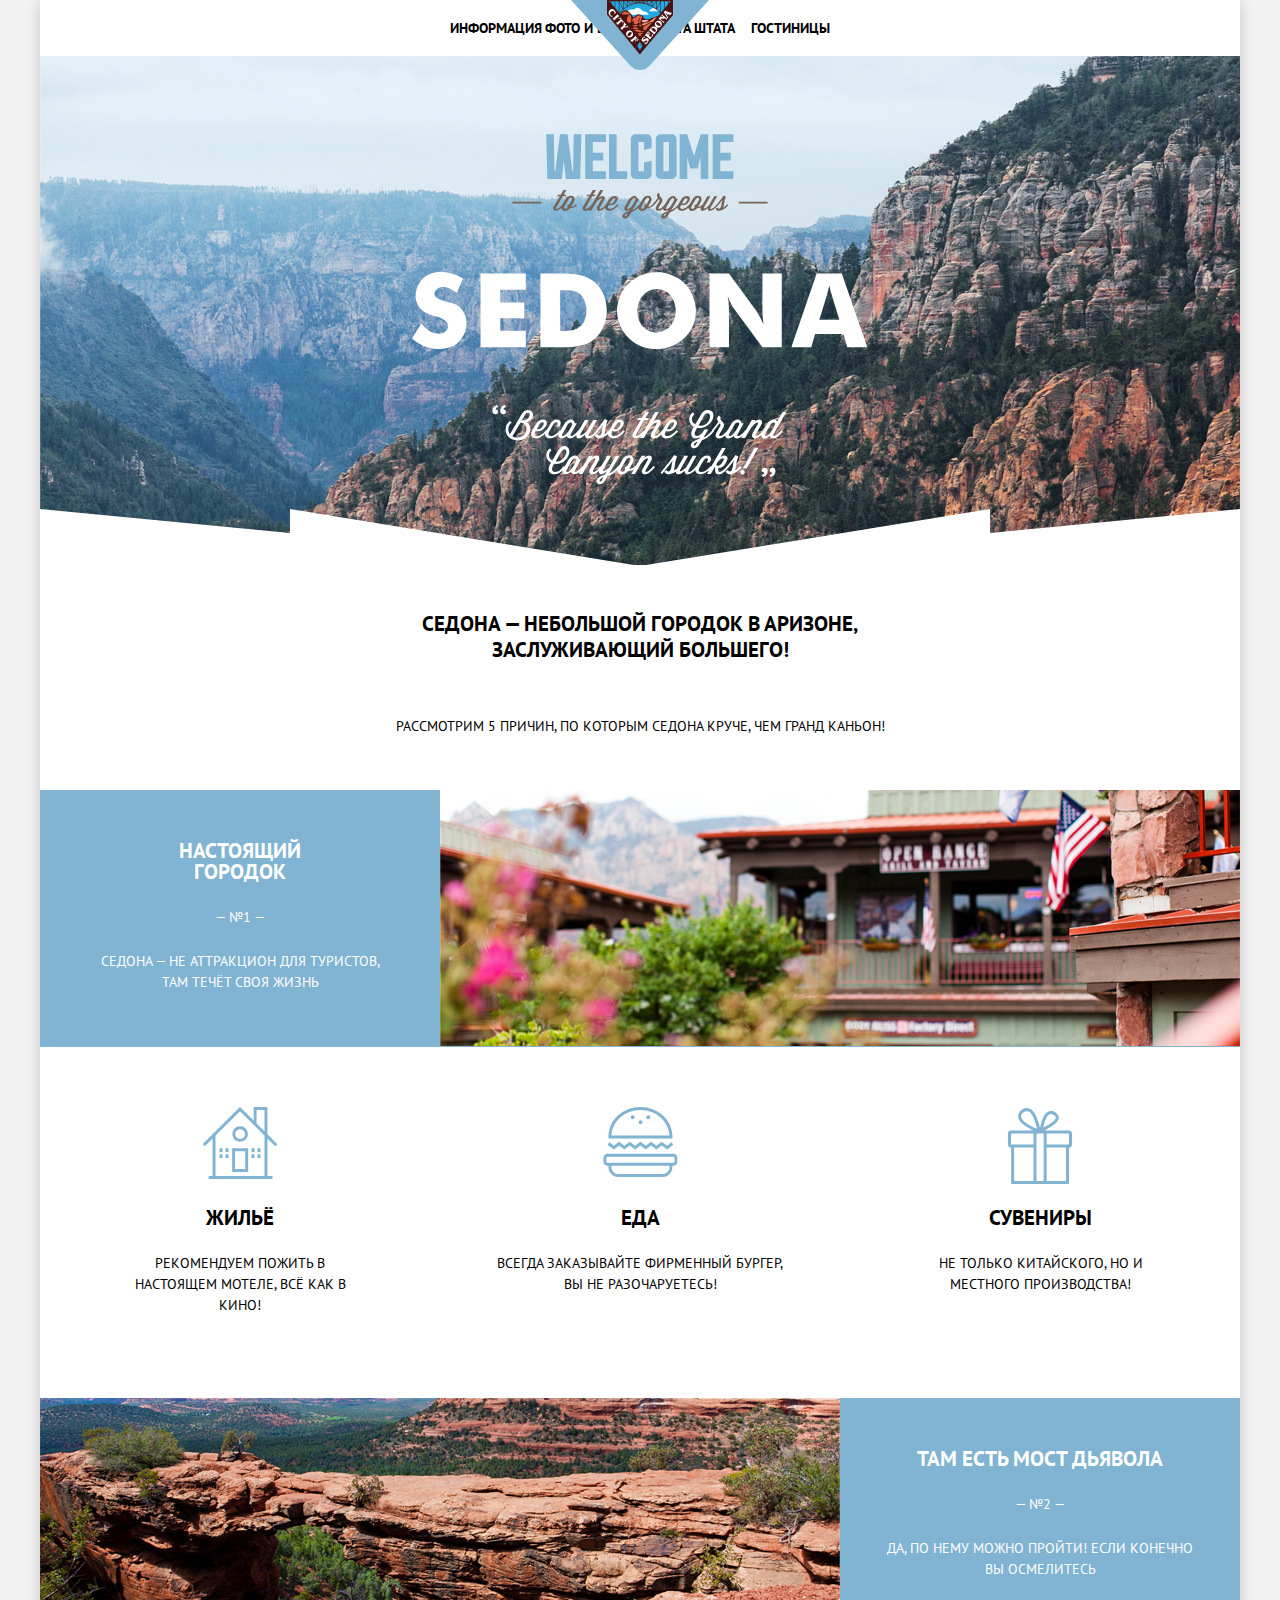
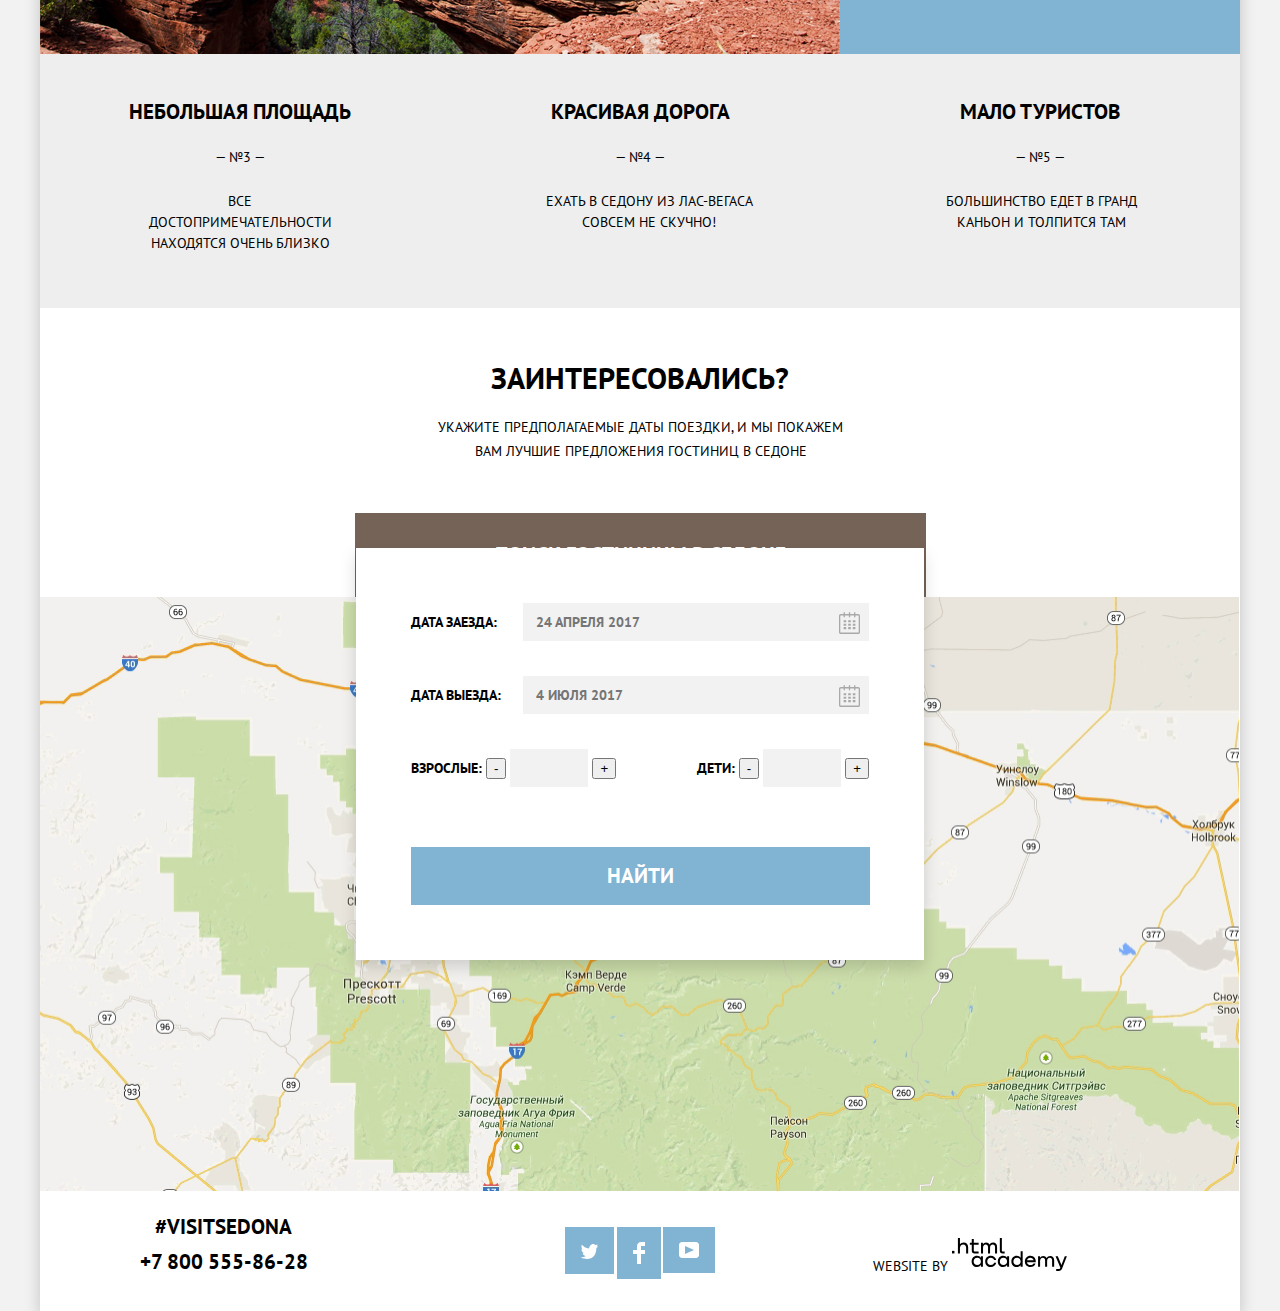
==== commit 427d0591: "Добавил правки в декоративные элементы главной страницы" ====
--- a/index.html
+++ b/index.html
@@ -32,9 +32,7 @@
       <h1 class="visually-hidden">Туристический городок Седона</h1>
       <section class="welcome">
         <h2 class="visually-hidden">Приветствие</h2>
-          <a>
           <img src="img/welcome-sedona.svg" width="457" height="351" alt="Добро пожаловать в Седону!">
-          </a>
       </section>
       <section class="features">
         <div class="lid">
@@ -47,24 +45,24 @@
               <div class="feature-list-text-first">
                 <h3>Настоящий<br>городок</h3>
                 <span>— №1 —</span>
-                <p>Седона — не аттракцион для туристов, там <br>течёт своя жизнь</p>
+                <p>Седона — не аттракцион для туристов, там течёт своя жизнь</p>
               </div>
               <div class="feature-list-image-first">
                  <img src="img/image-1.jpg" width="800" height="256" alt="Красивый вид на городок">
               </div>
             </div>
             <ul class="features-list-nested">
-              <li class="feature-item-nested">
-                <h3 class="nested-house">Жильё</h3>
-                <p>Рекомендуем пожить в настоящем <br>мотеле, всё как в кино!</p>
+              <li class="feature-item-nested nested-house">
+                <h3>Жильё</h3>
+                <p>Рекомендуем пожить в настоящем мотеле, всё как в кино!</p>
               </li>
-              <li class="feature-item-nested">
-                <h3 class="nested-food">Еда</h3>
-                <p>Всегда заказывайте фирменный бургер,<br> вы не разочаруетесь!</p>
+              <li class="feature-item-nested nested-food">
+                <h3>Еда</h3>
+                <p>Всегда заказывайте фирменный бургер, вы не разочаруетесь!</p>
               </li>
-              <li class="feature-item-nested">
-                <h3 class="nested-souvenirs">Сувениры</h3>
-                <p>Не только китайского, но и местного<br> производства!</p>
+              <li class="feature-item-nested nested-souvenirs">
+                <h3>Сувениры</h3>
+                <p>Не только китайского, но и местного производства!</p>
               </li>
             </ul>
           </li>  
@@ -73,33 +71,33 @@
               <div class="feature-list-text-second">
                 <h3>Там есть мост дьявола</h3>
                 <span>— №2 —</span>
-                <p>Да, по нему можно пройти! Если конечно <br> вы осмелитесь</p>
+                <p>Да, по нему можно пройти! Если конечно вы осмелитесь</p>
               </div>
               <div class="feature-list-image-second">
                 <img src="img/image-2.jpg" width="800" height="256" alt="Вид на мост с высоты">
               </div>
             </div>
           </li>
-          <li class="feature-item">
+          <li class="feature-item square">
             <h3>Небольшая площадь</h3>
             <span>— №3 —</span>
-            <p>все достопримечательности<br> находятся очень близко</p> 
+            <p>все достопримечательности находятся очень близко</p> 
           </li>
-          <li class="feature-item">
+          <li class="feature-item road">
             <h3>Красивая дорога</h3>
             <span>— №4 —</span>
-            <p>ехать в седону из лас-вегаса совсем <br> не скучно!</p> 
+            <p>ехать в седону из лас-вегаса совсем не скучно!</p> 
           </li>
-          <li class="feature-item">
+          <li class="feature-item tourist">
             <h3>Мало туристов</h3>
             <span>— №5 —</span>
-            <p>большинство едет в гранд каньон<br> и толпится там</p> 
+            <p>большинство едет в гранд каньон и толпится там</p> 
           </li>
         </ul>
       </section>
       <section class="search-hotel">
         <h2>Заинтересовались?</h2>
-        <p>Укажите предполагаемые даты поездки,<br> и мы покажем вам лучшие предложения гостиниц в Седоне</p>
+        <p>Укажите предполагаемые даты поездки, и мы покажем вам лучшие предложения гостиниц в Седоне</p>
         <a class="btn-open-form" href="form.html">Поиск гостиницы в Седоне</a>
         <img src="img/map.jpg" width="1199" height="594" alt="Карта с расположением города">
       </section>
@@ -113,18 +111,18 @@
         <h2 class="visually-hidden">Социальные сети</h2>
         <ul class="footer-social-icon">
           <li>
-            <a class="social-button" href="#">Твиттер</a>
+            <a class="social-button twitter" href="#"></a>
           </li>
           <li>
-            <a class="social-button" href="#">Фейсбук</a>
+            <a class="social-button fb" href="#"></a>
           </li>
           <li>
-            <a class="social-button" href="#">Ютуб</a>
+            <a class="social-button youtube" href="#"></a>
           </li>
         </ul>
       </section>
-      <section>
-        <p class="footer-copyright">
+      <section class="footer-copyright">
+        <p>
           Website by
           <a href="https://htmlacademy.ru/intensive/htmlcss">
           <img src="img/logo_htmlacademy.svg" width="115" height="33" alt="Перейти страницу разработчика сайта">
@@ -133,5 +131,34 @@
       </section>
     </footer>
   </div>
+  <section class="modal">
+    <h2 class="visually-hidden">Форма поиска гостиницы</h2>
+    <form class="search-form" action="https://echo.htmlacademy.ru" method="post">
+      <p class="form-date">
+        <label for="appointment-date-in">Дата заезда:</label>
+        <input class="calendar-icon" id="appointment-date-in" type="text" name="date-in" placeholder="24 апреля 2017">
+      </p>
+      <p class="form-date">
+        <label for="appointment-date-out">Дата выезда:</label>
+        <input class="calendar-icon" id="appointment-date-out" type="text" name="date-out" placeholder="4 июля 2017">
+      </p>
+      <fieldset class="number-person">
+      <legend class="visually-hidden">Количество человек</legend>
+      <p>
+        <label for="appointment-adult">Взрослые:</label>
+        <button class="button" type="button">-</button>
+        <input id="appointment-adult" type="number" name="adult" placeholder="2">
+        <button class="button" type="button">+</button>
+      </p>
+      <p class="appointment-young">
+        <label for="appointment-young">Дети:</label>
+        <button class="button" type="button">-</button>
+        <input id="appointment-young" type="number" name="young" placeholder="0">
+        <button class="button" type="button">+</button>
+      </p>
+      </fieldset>
+      <button class="button-search" type="submit">Найти</button>
+    </form>
+  </section>
   </body>
 </html>
--- a/css/style.css
+++ b/css/style.css
@@ -10,6 +10,7 @@
     --special-darkblue: #669EC0;
     --special-darkgray: #F2F2F2;
     --special-extragray: #666666;
+    --special-gray: #EBEBEB;
 }
 
 .page {
@@ -31,7 +32,7 @@
   font-weight: 400;
   color: var(--basic-black);
   text-transform: uppercase;
-  background-color: var(--basic-white); 
+  background-color: var(--special-darkgray); 
 }
 
 .visually-hidden {
@@ -49,6 +50,9 @@
 
 .wrapper {
   width: 1200px;
+  margin: 0 auto;
+  background: #FFFFFF;
+  box-shadow: 0px 5px 15px rgba(0, 1, 1, 0.2);
 }
 
 .main-navigation {
@@ -126,7 +130,7 @@
   text-align: center;
 }
 
-.features p {
+.lid p {
   margin: 0;
   padding: 0;
   padding-top: 50px;
@@ -173,8 +177,7 @@
 .feature-list-text-wrap p {
   margin: 0;
   padding: 0;
-  padding-top: 23px;
-  padding-bottom: 54px;
+  padding: 23px 47px 54px 47px;
 }
 
 .feature-list-text-first {
@@ -215,10 +218,10 @@
 }
 
 .features-list-nested h3 {
+  position: relative;
   margin: 0;
   padding: 0;
   padding-top: 160px;
-  padding-bottom: 25px;
   font-size: 21px;
   line-height: 21px;
   font-weight: 700;
@@ -230,11 +233,18 @@
   padding-bottom: 82px;
 }
 
-.nested-house::after {
+.nested-house p {
+  margin: 0;
+  padding: 0;
+  padding: 25px 73px 82px 73px;
+}
+
+.nested-house h3::before {
   content: "";
   position: absolute;
-  top: 1085px;
-  left: 175px;
+  top: 60px;
+  left: 50%;
+  transform: translateX(-50%);
   width: 75px;
   height: 72px;
   background-image: url("../img/icon-1.svg");
@@ -242,11 +252,18 @@
   background-position: 0 0;
 }
 
-.nested-food::after {
+.nested-food p {
+  margin: 0;
+  padding: 0;
+  padding: 25px 52px 82px 52px;
+}
+
+.nested-food h3::before {
   content: "";
   position: absolute;
-  top: 1085px;
-  left: 575px;
+  top: 60px;
+  left: 50%;
+  transform: translateX(-50%);
   width: 75px;
   height: 70px;
   background-image: url("../img/icon-2.svg");
@@ -254,11 +271,18 @@
   background-position: 0 0;
 }
 
-.nested-souvenirs::after {
+.nested-souvenirs p {
+  margin: 0;
+  padding: 0;
+  padding: 25px 64px 82px 65px;
+}
+
+.nested-souvenirs h3::before {
   content: "";
   position: absolute;
-  top: 1085px;
-  left: 981px;
+  top: 60px;
+  left: 50%;
+  transform: translateX(-50%);
   width: 64px;
   height: 77px;
   background-image: url("../img/icon-3.svg");
@@ -282,11 +306,22 @@
   font-weight: 700;
 }
 
-.feature-item p {
-  margin: 0;
-  padding: 0;
-  padding-top: 23px;
-  padding-bottom: 54px;
+.square p {
+  margin: 0;
+  padding: 0;
+  padding: 23px 96px 54px 96px;
+}
+
+.road p {
+  margin: 0;
+  padding: 0;
+  padding: 23px 60px 54px 78px;
+}
+
+.tourist p {
+  margin: 0;
+  padding: 0;
+  padding: 23px 75px 54px 78px;
 }
 
 .search-hotel {
@@ -308,12 +343,20 @@
 .search-hotel p {
   margin: 0;
   padding: 0;
+  padding-left: 383px;
   padding-bottom: 50px;
+  width: 435px;
+}
+
+.search-hotel img {
+  display: block;
 }
 
 .btn-open-form {
-  margin: 0;
-  padding: 30px 124px 30px 125px;
+  display: inline-block;
+  margin: 0;
+  padding: 0;
+  padding: 30px 140px 30px 140px;
   font: inherit;
   font-size: 21px;
   font-weight: 700;
@@ -326,6 +369,14 @@
   border: none; 
 }
 
+.btn-open-form:hover {
+  background-color: var(--special-darkbrown);
+}
+
+.btn-open-form:focus {
+  background-color: var(--special-extrabrown);
+}
+
 .main-footer {
   display: grid;
   grid-template-columns: 1fr 1fr 1fr;
@@ -338,7 +389,9 @@
 }
 
 .footer-contacts a {
+  display:inline-block;
   padding-bottom: 36px;
+  width: 200px;
   text-decoration: none;
   color: var(--basic-black);
 }
@@ -346,56 +399,30 @@
 .footer-contacts h2 {
   margin: 0;
   padding: 0;
+  width: 166px;
   padding-top: 23px;
   padding-bottom: 9px;
+  font-size: 21px;
+  font-weight: 700;
+  text-align: center;
 }
 
 .footer-social {
-  width: 200px;
+  width: 150px;
   justify-self: center;
   text-align: center;
 }
 
 .footer-social ul {
+  margin: 0;
+  padding: 0;
   list-style: none;
 }
 
 .footer-social a {
+  display: inline-block;
+  position: relative;
   text-decoration: none;
-}
-
-.social-button {
-  background-color: var(--basic-blue);
-}
-
-.twitter {
-  content: "";
-  position: absolute;
-  width: 46px;
-  height: 48px;
-  background-image: url("../img/social/twitter.svg");
-  background-repeat: no-repeat;
-  background-position: 0 0;
-}
-
-.fb {
-  content: "";
-  position: absolute;
-  width: 46px;
-  height: 48px;
-  background-image: url("../img/social/fb.svg");
-  background-repeat: no-repeat;
-  background-position: 0 0;
-}
-
-.youtube {
-  content: "";
-  position: absolute;
-  width: 46px;
-  height: 48px;
-  background-image: url("../img/social/youtube.svg");
-  background-repeat: no-repeat;
-  background-position: 0 0;
 }
 
 .footer-social-icon {
@@ -404,9 +431,198 @@
   justify-content: space-between;
 }
 
-.footer-copyright {
+.social-button {
+  padding: 15px 16px 15px 16px;
+  background-color: var(--basic-blue);
+}
+
+.social-button:hover {
+  background-color: var(--special-darkblue);
+}
+
+.social-button:focus {
+  background-color: var(--special-extrablue);
+}
+
+.twitter {
+  position: absolute;
+  top: 36px;
+  width: 17px;
+  height: 17px;
+  background-image: url("../img/social/twitter.svg");
+  background-repeat: no-repeat;
+  background-position: 50% 50%;
+}
+
+.fb {
+  position: absolute;
+  top: 36px;
+  width: 12px;
+  height: 22px;
+  background-image: url("../img/social/fb.svg");
+  background-repeat: no-repeat;
+  background-position: 50% 50%;
+  background-color: var(--basic-blue);
+}
+
+.youtube {
+  position: absolute;
+  top: 36px;
+  width: 20px;
+  height: 16px;
+  background-image: url("../img/social/youtube.svg");
+  background-repeat: no-repeat;
+  background-position: 50% 50%;
+  background-color: var(--basic-blue);
+}
+
+.footer-copyright p {
+  margin: 0;
+  padding: 0;
+  margin-top: 47px;
   margin-right: 140px;
-  text-align: center;
+  justify-self: center;
+  text-align: center;
+}
+
+.footer-copyright a:hover {
+  color: var(--basic-blue);
+}
+
+.footer-copyright a:focus {
+  filter: drop-shadow(0px 4px 4px rgba(0, 0, 0, 0.25));
+}
+
+.modal {
+  position: absolute;
+  top: 2148px;
+  left: 50%;
+  transform: translateX(-50%);
+  width: 458px;
+  padding: 55px 55px 55px 55px;
+  margin: auto;
+  color: var(--basic-black);
+  background-color: var(--basic-white);
+  background-position: 0 0;
+  box-shadow: 0px 7px 15px rgba(0, 1, 1, 0.15);
+}
+
+.modal p {
+  margin: 0;
+  padding: 0;
+  font-weight: 700;
+}
+
+.search-form {
+  display: flex;
+  flex-wrap: wrap;
+  justify-content: space-between;
+}
+
+.search-form fieldset {
+  padding: 0;
+  margin: 0;
+  border: none;
+}
+
+.form-date {
+  width: 458px;
+}
+
+.form-date label {
+  display: inline-block;
+  padding-bottom: 41px;
+  width: 108px;
+}
+
+.form-date input[type="text"] {
+  box-sizing: border-box;
+  width: 346px;
+  padding: 6px 200px 6px 13px;
+  font: inherit;
+  color: var(--basic-black);
+  text-transform: uppercase;
+  background-color: var(--special-darkgray);
+  border: none;
+}
+
+.form-date input[type="text"]:hover {
+  background-color: var(--special-gray);
+}
+
+.form-date input[type="text"]:focus {
+  background-color: var(--basic-white);
+  border: 2px solid #E5E5E5;
+  box-sizing: border-box;
+}
+
+.calendar-icon {
+  background-image: url("../img/calendar.svg");
+  background-position: 316px 50%;
+  background-size: 21px 23px;
+  background-repeat: no-repeat;
+}
+
+.calendar-icon:hover {
+  color: var(--basic-black);
+}
+
+.calendar-icon:focus {
+  color: var(--basic-blue);
+}
+
+.number-person {
+  display: flex;
+  flex-wrap: wrap;
+  justify-content: space-between;
+  width: 458px;
+}
+
+.number-person input[type="number"] {
+  box-sizing: border-box;
+  width: 36px;
+  padding: 6px 39px 6px 39px;
+  font: inherit;
+  color: var(--basic-black);
+  text-transform: uppercase;
+  background-color: var(--special-darkgray);
+  border: none;
+}
+
+.number-person p {
+  margin: 0;
+  padding: 0;
+  padding-bottom: 60px;
+}
+
+.appointment-young {
+  justify-content: flex-end;
+}
+
+.button-search {
+  display: inline-block;
+  margin: 0;
+  padding: 0;
+  padding: 16px 196px 16px 196px;
+  font: inherit;
+  font-size: 21px;
+  font-weight: 700;
+  text-align: center;
+  vertical-align: middle;
+  text-transform: uppercase;
+  text-decoration: none;
+  color: var(--basic-white);
+  background-color: var(--basic-blue);
+  border: none; 
+  cursor: pointer;
+}
+
+.button-search:hover {
+  background-color: var(--special-darkblue);
+}
+
+.button-search:focus {
+  background-color: var(--special-extrablue);
 }
 
 .information:hover {
@@ -425,21 +641,40 @@
 .page-catalog {
   width: 1200px;
   margin: 0 auto;
-  padding: 0 10px;
-  background-image: url("img/background-catalog.jpg");
+}
+
+.filters {
+  width: 1200px;
+  min-height: 217px;
+  background-image: url("../img/background-catalog.jpg");
   background-position: top center;
   background-repeat: no-repeat;
+}
+
+.filters fieldset {
+  padding: 0;
+  margin: 0;
+  margin-top: 27px;
+  border: none;
 }
 
 .filters legend {
   font-size: 16px;
   line-height: 21px;
   font-weight: 700;
+  color: var(--basic-white);
 }
 
 .filters ul {
+  margin: 0;
+  padding: 0;
   list-style: none;
   line-height: 21px;
+}
+
+.filters label {
+  line-height: 21px;
+  color: var(--basic-white);
 }
 
 .filter-input-checkbox:hover + label {
@@ -453,22 +688,129 @@
   padding: 0;
 }
 
-.filters-columns-infrastructure {
+.filters-columns-infrastructure legend {
   margin-left: 73px;
-}
-
-.filters-columns-house {
+  margin-bottom: 24px;
+}
+
+.filters-columns-infrastructure label {
+  margin-left: 112px;
+}
+
+.filters-columns-house legend {
   margin-left: 67px;
+  margin-bottom: 24px;
+}
+
+.filters-columns-house label {
+  margin-left: 109px;
+}
+
+.filter-option {
+  margin-bottom: 25px;
 }
 
 .cost {
-  margin-left: 290px;
+  width: 317px;
+  justify-self: end;
 }
 
 .cost legend {
+  width: 175px;
+  margin-right: 142px;
+  margin-bottom: 11px;
+  padding: 0;
   font-size: 16px;
   line-height: 21px;
   font-weight: 700;
+}
+
+.filters-columns-infrastructure label,
+.filters-columns-house label {
+  position: relative;
+  display: block;
+  cursor: pointer;
+}
+
+.filter-input-checkbox + label::before {
+  content: "";
+  position: absolute;
+  left: -40px;
+  top: 0;
+  width: 23px;
+  height: 23px;
+  background-image: url("../img/square.svg");
+  background-repeat: no-repeat;
+  background-position: 0 0;
+}
+
+.filter-input-checkbox:checked + label::after {
+  content: "";
+  position: absolute;
+  top: 0;
+  left: -36px;
+  width: 22px;
+  height: 17px;
+  background-image: url("../img/check.svg");
+  background-repeat: no-repeat;
+  background-position: 0 0;
+}
+
+.price-controls {
+  display: flex;
+  justify-content: space-between;
+}
+
+.price-controls input {
+  width: 158px;
+  padding: 7px 48px 8px 52px;
+  margin-left: 10px;
+  text-align: center;
+  color: var(--basic-white);
+  border: 2px solid #FFFFFF;
+  box-sizing: border-box;
+  border-radius: 2px;
+  background: transparent;
+}
+
+.range-controls {
+  position: relative;
+  padding-top: 20px;
+  margin-right: 73px;
+}
+
+.range-controls .scale {
+  height: 2px;
+  background: var(--basic-white);
+  opacity: 0.3;
+}
+
+.range-controls .bar {
+  width: 70%;
+  height: 2px;
+  background: var(--basic-white);
+}
+
+.range-controls .toggle {
+  position: absolute;
+  top: 31px;
+  left: 0;
+  width: 19px;
+  height: 21px;
+  padding: 0;
+  border: 8px solid #ffffff;
+  background-color: #ababab;
+  border-radius: 50%;
+  box-shadow: 0 2px 1px 0 #cfcfcf;
+  cursor: pointer;
+}
+
+.range-controls .toggle-min {
+  left: 1px;
+}
+
+.range-controls .toggle-max {
+  left: 238px;
 }
 
 .cost input {
@@ -501,6 +843,8 @@
 }
 
 .catalog-sort h3 {
+  margin-top: 29px;
+  margin-bottom: 31px;
   margin-left: 73px;
   font-size: 21px;
   font-weight: 700;
@@ -509,8 +853,10 @@
 .catalog-sort p {
   margin: 0;
   padding: 0;
-  margin-left: 46px;
-  margin-right: 40px;
+  padding-top: 31px;
+  padding-bottom: 37px;
+  padding-left: 46px;
+  padding-right: 40px;
   font-size: 12px;
   line-height: 18px;
 }
@@ -557,20 +903,28 @@
   background-color: var(--basic-white);
 }
 
+.catalog ul {
+  margin: 0;
+  padding: 0;
+  list-style: none;
+}
+
 .catalog-list {
   display: grid;
   grid-template-rows: 1fr 1fr 1fr;
   list-style: none;
 }
 
-.catalog-item  {
+.catalog-item {
   display: grid;
-  grid-template-columns: 208px 800px 192px ;
+  grid-template-columns: 208px 809px 183px ;
 }
 
 .catalog-item-image {
   grid-column: 1 / 2;
   justify-self: end;
+  margin-top: 30px;
+  margin-bottom: 30px;
 }
 
 .catalog-item-text {
@@ -582,18 +936,29 @@
 
 .catalog-item-star {
   grid-column: 3 / 4;
-  margin-left: 10px;
-}
-
-.catalog-item a {
+  justify-self: start;
+  margin-top: 96px;
+}
+
+.catalog-item-text a {
   color: var(--basic-black);
   text-decoration: none;
 }
 
+.catalog-item-image img {
+  display: block;
+}
+
 .catalog-item-text h3 {
   margin: 0;
+  margin-top: 23px;
+  margin-bottom: 7px;
   font-size: 21px;
   font-weight: 700;
+}
+
+.catalog-item-text span {
+  margin-left: 22px;
 }
 
 .catalog-item h3:hover {
@@ -606,11 +971,20 @@
 }
 
 .catalog-item p {
+  display: inline-block;
+  width: 95px;
+  margin: 0;
+  padding: 0;
+  padding-bottom: 16px;
   font-size: 14px;
   line-height: 21px;
 }
 
-.catalog-item span {
+.catalog-item-star span {
+  position: relative;
+  margin: 0;
+  padding: 0;
+  padding: 3px 12px 3px 15px;
   font-size: 14px;
   line-height: 21px;
   text-transform: uppercase;
@@ -618,7 +992,51 @@
   background-color: var(--special-darkgray);
 }
 
+.fourstar span::before {
+  content: "";
+  position: absolute;
+  top: -50px;
+  width: 91px;
+  height: 17px;
+  background-image: url("../img/fourstar.png");
+  background-repeat: no-repeat;
+  background-position: 0 0;
+}
+
+.threestar span::before {
+  content: "";
+  position: absolute;
+  top: -50px;
+  left: 37px;
+  width: 66px;
+  height: 17px;
+  background-image: url("../img/threestar.png");
+  background-repeat: no-repeat;
+  background-position: 0 0;
+}
+
+.twostar span::before {
+  content: "";
+  position: absolute;
+  top: -50px;
+  left: 37px;
+  width: 42px;
+  height: 17px;
+  background-image: url("../img/twostar.png");
+  background-repeat: no-repeat;
+  background-position: 0 0;
+}
+
+.catalog-item-button a {
+  color: var(--basic-white);
+  text-decoration: none;
+}
+
 .button-detail {
+  display: inline-block;
+  margin: 0;
+  padding: 0;
+  padding: 3px 16px 3px 17px;
   font-size: 14px;
   line-height: 21px;
   font-weight: 700;
@@ -627,6 +1045,8 @@
   text-transform: uppercase;
   color: var(--basic-white);
   background-color: var(--basic-blue);
+  border: none; 
+  cursor: pointer;
 }
 
 .button-detail:hover {
@@ -640,6 +1060,10 @@
 }
 
 .button-reserv {
+  display: inline-block;
+  margin: 0;
+  padding: 0;
+  padding: 3px 17px 3px 16px;
   font-size: 14px;
   line-height: 21px;
   font-weight: 700;
@@ -648,6 +1072,8 @@
   text-transform: uppercase;
   color: var(--basic-white);
   background-color: var(--basic-brown);
+  border: none; 
+  cursor: pointer;
 }
 
 .button-reserv:hover {
@@ -659,3 +1085,4 @@
   color: var(--basic-white);
   background-color: var(--special-extrabrown);
 }
+
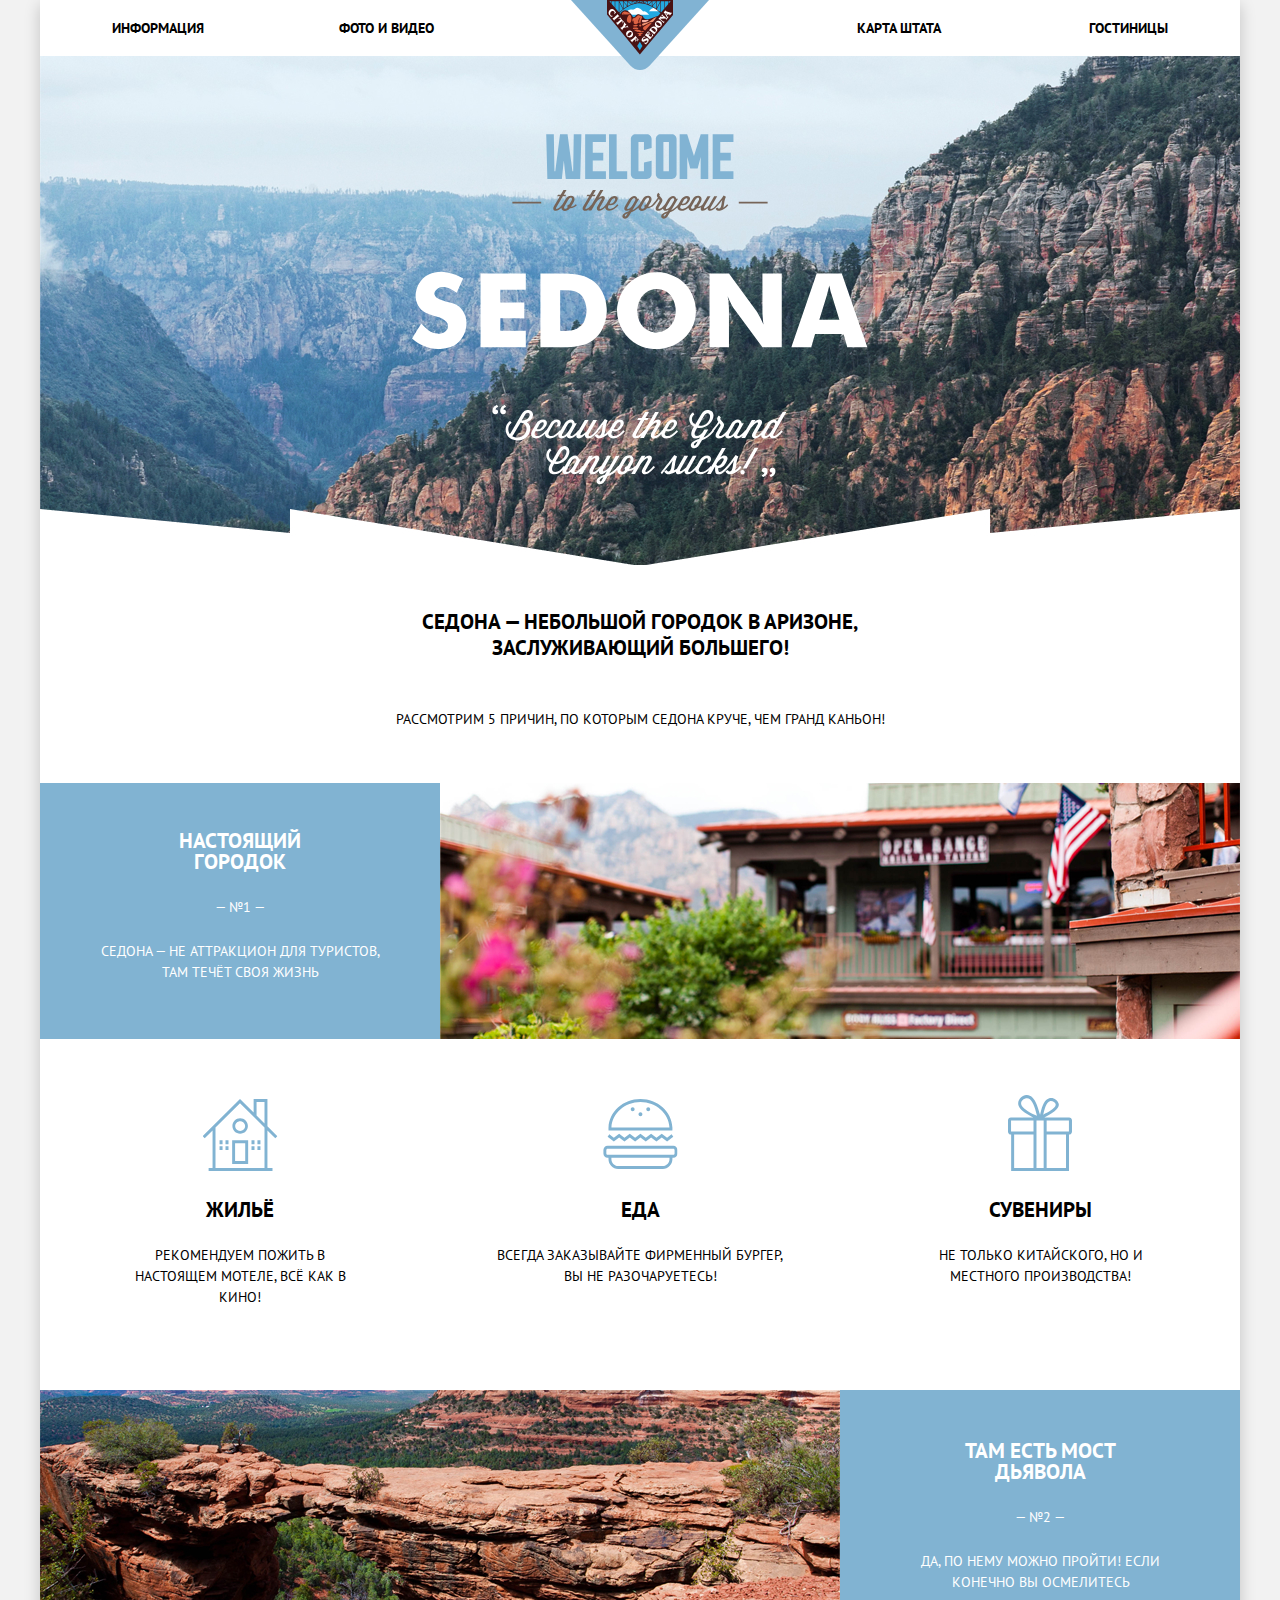
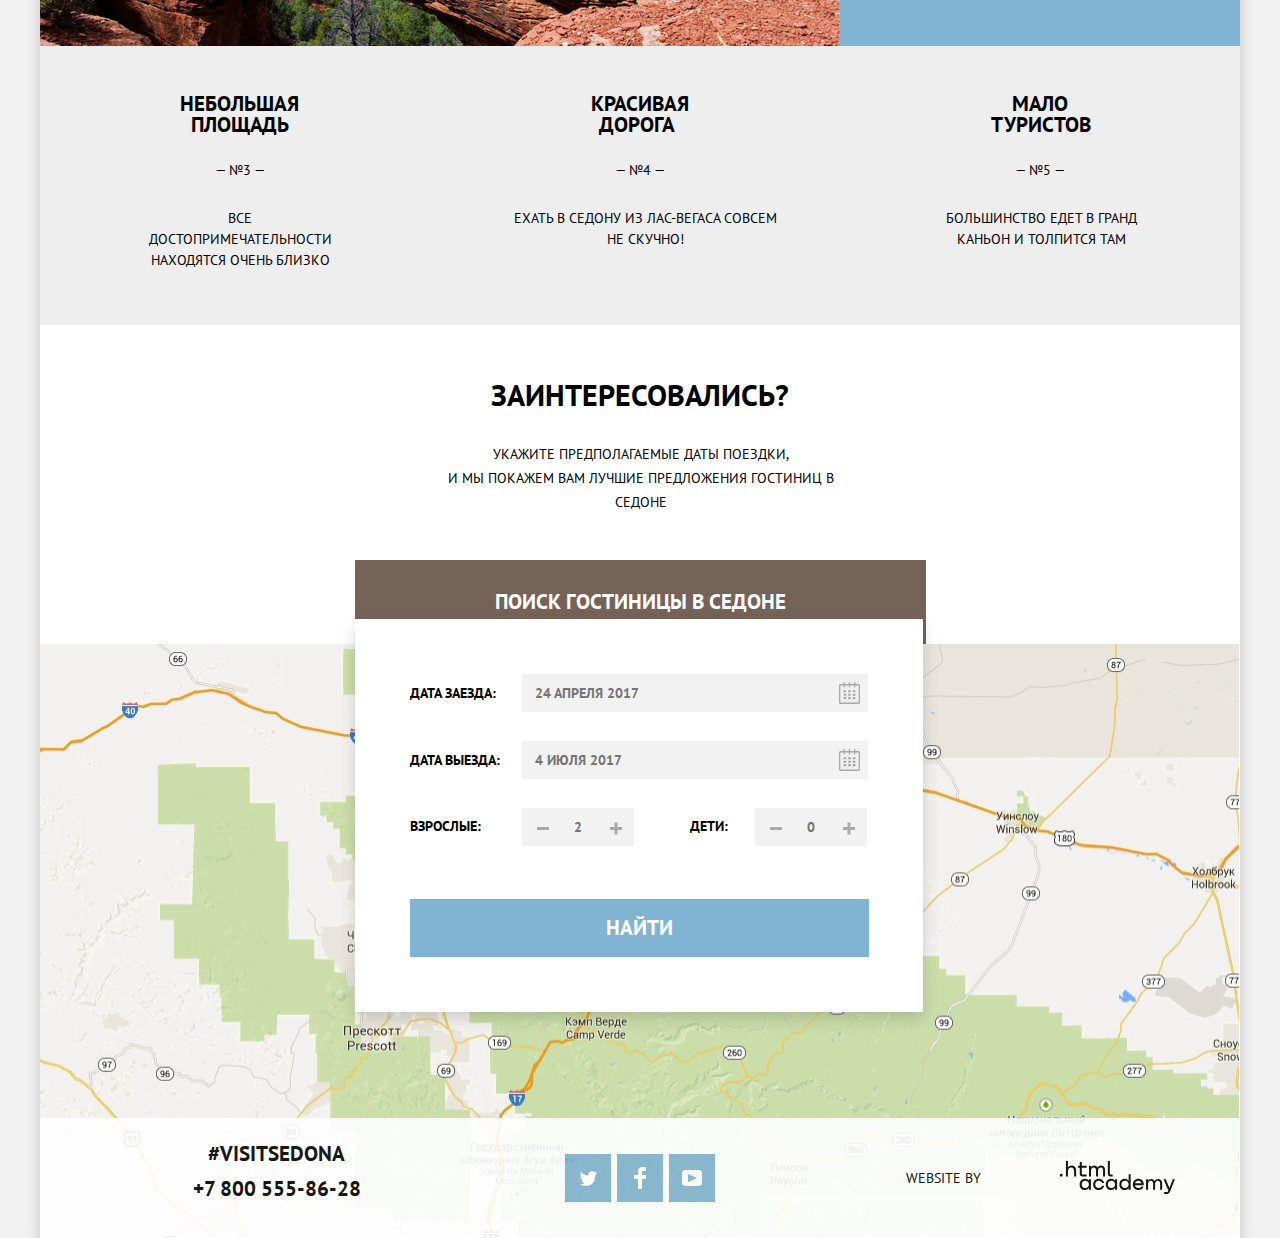
==== commit 2431aaac: "Добавил правки в декоративные элементы всех страниц" ====
--- a/index.html
+++ b/index.html
@@ -13,152 +13,158 @@
   </head>
   <body class="page-body">
     <div class="wrapper">
-    <header class="main-header">
-      <nav class="main-navigation">
-        <a class="main-header-logo">
-          <img src="img/logo.svg" width="138" height="70" alt="Логотип туристического городка Седона">
-        </a>
-        <div class="main-navigation-wrapper">
-          <ul class="site-navigation">
-            <li class="site-navigation-left"><a href="#">Информация</a></li>
-            <li class="site-navigation-left"><a href="#">Фото и видео</a></li>
-            <li class="site-navigation-right"><a href="#">Карта штата</a></li>
-            <li class="site-navigation-right"><a href="catalog.html">Гостиницы</a></li>
+      <header class="main-header">
+        <nav class="main-navigation">
+          <a class="main-header-logo">
+            <img src="img/logo.svg" width="138" height="70" alt="Логотип туристического городка Седона">
+          </a>
+          <div class="main-navigation-wrapper">
+            <ul class="site-navigation">
+              <li class="site-navigation-left"><a href="#">Информация</a></li>
+              <li class="site-navigation-left-second"><a href="#">Фото и видео</a></li>
+              <li class="site-navigation-right"><a href="#">Карта штата</a></li>
+              <li class="site-navigation-right"><a href="catalog.html">Гостиницы</a></li>
+            </ul>
+          </div>
+        </nav>
+      </header>
+      <main class="container">
+        <h1 class="visually-hidden">Туристический городок Седона</h1>
+        <section class="welcome">
+          <h2 class="visually-hidden">Приветствие</h2>
+            <img src="img/welcome-sedona.svg" width="457" height="351" alt="Добро пожаловать в Седону!">
+        </section>
+        <section class="features">
+          <div class="lid">
+            <h2>Седона — небольшой городок в Аризоне, заслуживающий большего!</h2>
+            <p>Рассмотрим 5 причин, по которым Седона круче, чем Гранд Каньон!</p>
+          </div>
+          <ul class="features-list">
+            <li class="feature-item-white nested">
+              <div class="feature-list-text-wrap">
+                <div class="feature-list-text-first">
+                  <h3>Настоящий городок</h3>
+                  <span>— №1 —</span>
+                  <p>Седона — не аттракцион для туристов, там течёт своя жизнь</p>
+                </div>
+                <div class="feature-list-image-first">
+                  <img src="img/image-1.jpg" width="800" height="256" alt="Красивый вид на городок">
+                </div>
+              </div>
+              <ul class="features-list-nested">
+                <li class="feature-item-nested nested-house">
+                  <h3>Жильё</h3>
+                  <p>Рекомендуем пожить в настоящем мотеле, всё как в кино!</p>
+                </li>
+                <li class="feature-item-nested nested-food">
+                  <h3>Еда</h3>
+                  <p>Всегда заказывайте фирменный бургер, вы не разочаруетесь!</p>
+                </li>
+                <li class="feature-item-nested nested-souvenirs">
+                  <h3>Сувениры</h3>
+                  <p>Не только китайского, но и местного производства!</p>
+                </li>
+              </ul>
+            </li>  
+            <li class="feature-item-white bridge">
+              <div class="feature-list-text-wrap">
+                <div class="feature-list-text-second">
+                  <h3>Там есть мост дьявола</h3>
+                  <span>— №2 —</span>
+                  <p>Да, по нему можно пройти! Если конечно вы осмелитесь</p>
+                </div>
+                <div class="feature-list-image-second">
+                  <img src="img/image-2.jpg" width="800" height="256" alt="Вид на мост с высоты">
+                </div>
+              </div>
+            </li>
+            <li class="feature-item square">
+              <h3>Небольшая площадь</h3>
+              <span>— №3 —</span>
+              <p>все достопримечательности находятся очень близко</p> 
+            </li>
+            <li class="feature-item road">
+              <h3>Красивая дорога</h3>
+              <span>— №4 —</span>
+              <p>ехать в седону из лас-вегаса совсем не скучно!</p> 
+            </li>
+            <li class="feature-item tourist">
+              <h3>Мало туристов</h3>
+              <span>— №5 —</span>
+              <p>большинство едет в гранд каньон и толпится там</p> 
+            </li>
           </ul>
-        </div>
-      </nav>
-    </header>
-    <main class="container">
-      <h1 class="visually-hidden">Туристический городок Седона</h1>
-      <section class="welcome">
-        <h2 class="visually-hidden">Приветствие</h2>
-          <img src="img/welcome-sedona.svg" width="457" height="351" alt="Добро пожаловать в Седону!">
-      </section>
-      <section class="features">
-        <div class="lid">
-          <h2>Седона — небольшой городок в Аризоне,<br> заслуживающий большего!</h2>
-          <p>Рассмотрим 5 причин, по которым Седона круче, чем Гранд Каньон!</p>
-        </div>
-        <ul class="features-list">
-          <li class="feature-item-white nested">
-            <div class="feature-list-text-wrap">
-              <div class="feature-list-text-first">
-                <h3>Настоящий<br>городок</h3>
-                <span>— №1 —</span>
-                <p>Седона — не аттракцион для туристов, там течёт своя жизнь</p>
-              </div>
-              <div class="feature-list-image-first">
-                 <img src="img/image-1.jpg" width="800" height="256" alt="Красивый вид на городок">
-              </div>
+        </section>
+        <section class="search">
+          <div class="search-hotel">
+            <h2>Заинтересовались?</h2>
+            <p>Укажите предполагаемые даты поездки,<br> и мы покажем вам лучшие предложения гостиниц в Седоне</p>
+            <a class="btn-open-form" href="form.html">Поиск гостиницы в Седоне</a>
+            <img src="img/map.jpg" width="1199" height="594" alt="Карта с расположением города">
+          </div>
+          <div class="modal">
+            <h2 class="visually-hidden">Форма поиска гостиницы</h2>
+            <form class="search-form" action="https://echo.htmlacademy.ru" method="post">
+              <p class="form-date-in">
+                <label for="appointment-date-in">Дата заезда:</label>
+                <input id="appointment-date-in" type="text" name="date-in" placeholder="24 апреля 2017">
+                <button type="button" class="calendar-icon-in"></button>
+              </p>
+              <p class="form-date-out">
+                <label for="appointment-date-out">Дата выезда:</label>
+                <input id="appointment-date-out" type="text" name="date-out" placeholder="4 июля 2017">
+                <button type="button" class="calendar-icon-out"></button>
+              </p>
+              <fieldset class="number-person">
+                <legend class="visually-hidden">Количество человек</legend>
+                <p class="number-adult">
+                  <label for="appointment-adult">Взрослые:</label>
+                  <button class="button-min" type="button"></button>
+                  <input id="appointment-adult" type="text" name="adult" placeholder="2">
+                  <button class="button-max" type="button"></button>
+                </p>
+                <p class="number-young">
+                  <label for="appointment-young">Дети:</label>
+                  <button class="button-min" type="button"></button>
+                  <input id="appointment-young" type="text" name="young" placeholder="0">
+                  <button class="button-max" type="button"></button>
+                </p>
+              </fieldset>
+              <button class="button-search" type="submit">Найти</button>
+            </form>
+          </div>
+        </section>
+      </main>
+      <footer class="main-footer-index">
+        <section class="footer-contacts">
+          <h2>#visitSEDONA</h2>
+          <a class="footer-phone" href="tel:+78005558628">+7 800 555-86-28</a>
+        </section>
+        <section class="footer-social">
+          <h2 class="visually-hidden">Социальные сети</h2>
+          <ul class="footer-social-icon">
+            <li>
+              <a class="social-button twitter" href="#"></a>
+            </li>
+            <li>
+              <a class="social-button fb" href="#"></a>
+            </li>
+            <li>
+              <a class="social-button youtube" href="#"></a>
+            </li>
+          </ul>
+        </section>
+        <section class="footer-copyright">
+          <div class="websiteby">
+            Website by
+            <div class="academylogo">
+              <a href="https://htmlacademy.ru/intensive/htmlcss">
+                <img src="img/logo_htmlacademy.svg" width="115" height="33" alt="Перейти страницу разработчика сайта">
+              </a> 
             </div>
-            <ul class="features-list-nested">
-              <li class="feature-item-nested nested-house">
-                <h3>Жильё</h3>
-                <p>Рекомендуем пожить в настоящем мотеле, всё как в кино!</p>
-              </li>
-              <li class="feature-item-nested nested-food">
-                <h3>Еда</h3>
-                <p>Всегда заказывайте фирменный бургер, вы не разочаруетесь!</p>
-              </li>
-              <li class="feature-item-nested nested-souvenirs">
-                <h3>Сувениры</h3>
-                <p>Не только китайского, но и местного производства!</p>
-              </li>
-            </ul>
-          </li>  
-          <li class="feature-item-white bridge">
-            <div class="feature-list-text-wrap">
-              <div class="feature-list-text-second">
-                <h3>Там есть мост дьявола</h3>
-                <span>— №2 —</span>
-                <p>Да, по нему можно пройти! Если конечно вы осмелитесь</p>
-              </div>
-              <div class="feature-list-image-second">
-                <img src="img/image-2.jpg" width="800" height="256" alt="Вид на мост с высоты">
-              </div>
-            </div>
-          </li>
-          <li class="feature-item square">
-            <h3>Небольшая площадь</h3>
-            <span>— №3 —</span>
-            <p>все достопримечательности находятся очень близко</p> 
-          </li>
-          <li class="feature-item road">
-            <h3>Красивая дорога</h3>
-            <span>— №4 —</span>
-            <p>ехать в седону из лас-вегаса совсем не скучно!</p> 
-          </li>
-          <li class="feature-item tourist">
-            <h3>Мало туристов</h3>
-            <span>— №5 —</span>
-            <p>большинство едет в гранд каньон и толпится там</p> 
-          </li>
-        </ul>
-      </section>
-      <section class="search-hotel">
-        <h2>Заинтересовались?</h2>
-        <p>Укажите предполагаемые даты поездки, и мы покажем вам лучшие предложения гостиниц в Седоне</p>
-        <a class="btn-open-form" href="form.html">Поиск гостиницы в Седоне</a>
-        <img src="img/map.jpg" width="1199" height="594" alt="Карта с расположением города">
-      </section>
-    </main>
-    <footer class="main-footer">
-      <section class="footer-contacts">
-        <h2>#visitSEDONA</h2>
-        <a class="footer-phone" href="tel:+78005558628">+7 800 555-86-28</a>
-      </section>
-      <section class="footer-social">
-        <h2 class="visually-hidden">Социальные сети</h2>
-        <ul class="footer-social-icon">
-          <li>
-            <a class="social-button twitter" href="#"></a>
-          </li>
-          <li>
-            <a class="social-button fb" href="#"></a>
-          </li>
-          <li>
-            <a class="social-button youtube" href="#"></a>
-          </li>
-        </ul>
-      </section>
-      <section class="footer-copyright">
-        <p>
-          Website by
-          <a href="https://htmlacademy.ru/intensive/htmlcss">
-          <img src="img/logo_htmlacademy.svg" width="115" height="33" alt="Перейти страницу разработчика сайта">
-          </a> 
-        </p>
-      </section>
-    </footer>
-  </div>
-  <section class="modal">
-    <h2 class="visually-hidden">Форма поиска гостиницы</h2>
-    <form class="search-form" action="https://echo.htmlacademy.ru" method="post">
-      <p class="form-date">
-        <label for="appointment-date-in">Дата заезда:</label>
-        <input class="calendar-icon" id="appointment-date-in" type="text" name="date-in" placeholder="24 апреля 2017">
-      </p>
-      <p class="form-date">
-        <label for="appointment-date-out">Дата выезда:</label>
-        <input class="calendar-icon" id="appointment-date-out" type="text" name="date-out" placeholder="4 июля 2017">
-      </p>
-      <fieldset class="number-person">
-      <legend class="visually-hidden">Количество человек</legend>
-      <p>
-        <label for="appointment-adult">Взрослые:</label>
-        <button class="button" type="button">-</button>
-        <input id="appointment-adult" type="number" name="adult" placeholder="2">
-        <button class="button" type="button">+</button>
-      </p>
-      <p class="appointment-young">
-        <label for="appointment-young">Дети:</label>
-        <button class="button" type="button">-</button>
-        <input id="appointment-young" type="number" name="young" placeholder="0">
-        <button class="button" type="button">+</button>
-      </p>
-      </fieldset>
-      <button class="button-search" type="submit">Найти</button>
-    </form>
-  </section>
+          </div>
+        </section>
+      </footer>
+    </div>
   </body>
 </html>
--- a/css/style.css
+++ b/css/style.css
@@ -11,6 +11,8 @@
     --special-darkgray: #F2F2F2;
     --special-extragray: #666666;
     --special-gray: #EBEBEB;
+    --special-linegray: #E5E5E5;
+    --special-signgray: #A9A9A9;
 }
 
 .page {
@@ -51,7 +53,7 @@
 .wrapper {
   width: 1200px;
   margin: 0 auto;
-  background: #FFFFFF;
+  background-color: var(--basic-white);
   box-shadow: 0px 5px 15px rgba(0, 1, 1, 0.2);
 }
 
@@ -64,10 +66,10 @@
 
 .main-header-logo {
   position: absolute;
+  left: 50%;
+  transform: translateX(-50%);
   width: 138px;
   height: 70px;
-  left: 50%;
-  transform: translateX(-50%);
 }
 
 .container {
@@ -77,15 +79,15 @@
 }
 
 .main-navigation-wrapper {
-  width: 1054px;
+  width: 1056px;
   margin: 0 auto;
-  padding: 0 10px;
 }
 
 .site-navigation {
-  display: grid;
-  grid-template-columns: 1fr 1fr 1fr 1fr;
-  justify-self: center;
+  display: flex;
+  flex-wrap: wrap;
+  justify-content: space-between;
+  width: 1056px;
   margin: 0;
   padding: 0;
   padding-top: 15px;
@@ -100,11 +102,22 @@
 }
 
 .site-navigation-left {
-  justify-self: start; 
+  display: flex;
+  justify-content: flex-start; 
+  width: 227px;
+}
+
+.site-navigation-left-second {
+  display: flex;
+  justify-content: flex-start; 
+  width: 227px;
+  margin-right: 147px;
 }
 
 .site-navigation-right {
-  justify-self: end; 
+  display: flex;
+  justify-content: flex-end;
+  width: 227px;
 }
 
 .welcome {
@@ -114,26 +127,28 @@
 
 .welcome img {
   position: relative;
-  width: 457px;
-  height: 351px;
   top: 78px;
   left: 50%;
   transform: translateX(-50%);
+  width: 457px;
+  height: 351px;
 }
 
 .features h2 {
+  width: 470px;
+  margin: 0;
+  padding: 0;
+  padding-top: 42.5px;
+  padding-left: 365px;
+  font-size: 21px;
+  font-weight: 700;
+  text-align: center;
+}
+
+.lid p {
   margin: 0;
   padding: 0;
   padding-top: 45px;
-  font-size: 21px;
-  font-weight: 700;
-  text-align: center;
-}
-
-.lid p {
-  margin: 0;
-  padding: 0;
-  padding-top: 50px;
   padding-bottom: 51px;
   text-align: center;
 }
@@ -167,14 +182,16 @@
   grid-template-columns: repeat(3, 1fr);
 }
 
-.feature-list-text-wrap h3 {
-  margin: 0;
-  padding: 0;
-  padding-top: 50px;
+.feature-list-text-first h3 {
+  width: 122px;
+  margin: 0;
+  padding: 0;
+  padding-top: 47px;
+  padding-left: 139px;
   padding-bottom: 25px;
 }
 
-.feature-list-text-wrap p {
+.feature-list-text-first p {
   margin: 0;
   padding: 0;
   padding: 23px 47px 54px 47px;
@@ -188,7 +205,7 @@
   grid-column: 2 / 4;
 }
 
-.feature-list-image-first img{
+.feature-list-image-first img {
   display: block;
 }
 
@@ -280,7 +297,7 @@
 .nested-souvenirs h3::before {
   content: "";
   position: absolute;
-  top: 60px;
+  top: 55px;
   left: 50%;
   transform: translateX(-50%);
   width: 64px;
@@ -290,6 +307,21 @@
   background-position: 0 0;
 }
 
+.feature-list-text-second h3 {
+  width: 151px;
+  margin: 0;
+  padding: 0;
+  padding-top: 50px;
+  padding-bottom: 25px;
+  padding-left: 125px;
+}
+
+.feature-list-text-second p {
+  margin: 0;
+  padding: 0;
+  padding: 23px 49px 51px 50px;
+}
+
 .feature-item {
   line-height: 21px;
   text-align: center;
@@ -306,22 +338,41 @@
   font-weight: 700;
 }
 
+.square h3 {
+  width: 119px;
+  margin-left: 140px;
+}
+
+.road h3 {
+  width: 92px;
+  margin-left: 151px;
+}
+
+.tourist h3 {
+  width: 98px;
+  margin-left: 151px;
+}
+
 .square p {
   margin: 0;
   padding: 0;
-  padding: 23px 96px 54px 96px;
+  padding: 27px 96px 54px 96px;
 }
 
 .road p {
   margin: 0;
   padding: 0;
-  padding: 23px 60px 54px 78px;
+  padding: 27px 60px 54px 71px;
 }
 
 .tourist p {
   margin: 0;
   padding: 0;
-  padding: 23px 75px 54px 78px;
+  padding: 27px 75px 54px 78px;
+}
+
+.search {
+  position: relative;
 }
 
 .search-hotel {
@@ -333,7 +384,7 @@
   margin: 0;
   padding: 0;
   padding-top: 58px;
-  padding-bottom: 25px;
+  padding-bottom: 35px;
   font-size: 30px;
   line-height: 24px;
   font-weight: 700;
@@ -341,11 +392,11 @@
 }
 
 .search-hotel p {
-  margin: 0;
-  padding: 0;
+  width: 435px;
+  margin: 0;
+  padding: 0;
+  padding-bottom: 46px;
   padding-left: 383px;
-  padding-bottom: 50px;
-  width: 435px;
 }
 
 .search-hotel img {
@@ -377,130 +428,13 @@
   background-color: var(--special-extrabrown);
 }
 
-.main-footer {
-  display: grid;
-  grid-template-columns: 1fr 1fr 1fr;
-}
-
-.footer-contacts {
-  justify-self: center;
-  font-size: 21px;
-  font-weight: 700;
-}
-
-.footer-contacts a {
-  display:inline-block;
-  padding-bottom: 36px;
-  width: 200px;
-  text-decoration: none;
-  color: var(--basic-black);
-}
-
-.footer-contacts h2 {
-  margin: 0;
-  padding: 0;
-  width: 166px;
-  padding-top: 23px;
-  padding-bottom: 9px;
-  font-size: 21px;
-  font-weight: 700;
-  text-align: center;
-}
-
-.footer-social {
-  width: 150px;
-  justify-self: center;
-  text-align: center;
-}
-
-.footer-social ul {
-  margin: 0;
-  padding: 0;
-  list-style: none;
-}
-
-.footer-social a {
-  display: inline-block;
-  position: relative;
-  text-decoration: none;
-}
-
-.footer-social-icon {
-  display: flex;
-  flex-direction: row;
-  justify-content: space-between;
-}
-
-.social-button {
-  padding: 15px 16px 15px 16px;
-  background-color: var(--basic-blue);
-}
-
-.social-button:hover {
-  background-color: var(--special-darkblue);
-}
-
-.social-button:focus {
-  background-color: var(--special-extrablue);
-}
-
-.twitter {
-  position: absolute;
-  top: 36px;
-  width: 17px;
-  height: 17px;
-  background-image: url("../img/social/twitter.svg");
-  background-repeat: no-repeat;
-  background-position: 50% 50%;
-}
-
-.fb {
-  position: absolute;
-  top: 36px;
-  width: 12px;
-  height: 22px;
-  background-image: url("../img/social/fb.svg");
-  background-repeat: no-repeat;
-  background-position: 50% 50%;
-  background-color: var(--basic-blue);
-}
-
-.youtube {
-  position: absolute;
-  top: 36px;
-  width: 20px;
-  height: 16px;
-  background-image: url("../img/social/youtube.svg");
-  background-repeat: no-repeat;
-  background-position: 50% 50%;
-  background-color: var(--basic-blue);
-}
-
-.footer-copyright p {
-  margin: 0;
-  padding: 0;
-  margin-top: 47px;
-  margin-right: 140px;
-  justify-self: center;
-  text-align: center;
-}
-
-.footer-copyright a:hover {
-  color: var(--basic-blue);
-}
-
-.footer-copyright a:focus {
-  filter: drop-shadow(0px 4px 4px rgba(0, 0, 0, 0.25));
-}
-
 .modal {
   position: absolute;
-  top: 2148px;
-  left: 50%;
-  transform: translateX(-50%);
+  top: 294px;
+  left: 315px;
   width: 458px;
+  margin: auto;
   padding: 55px 55px 55px 55px;
-  margin: auto;
   color: var(--basic-black);
   background-color: var(--basic-white);
   background-position: 0 0;
@@ -520,23 +454,34 @@
 }
 
 .search-form fieldset {
-  padding: 0;
-  margin: 0;
+  margin: 0;
+  padding: 0;
   border: none;
 }
 
-.form-date {
+.form-date-in,
+.form-date-out {
+  position: relative;
   width: 458px;
 }
 
-.form-date label {
+.form-date-in label,
+.form-date-out label {
   display: inline-block;
+  width: 108px;
   padding-bottom: 41px;
-  width: 108px;
-}
-
-.form-date input[type="text"] {
-  box-sizing: border-box;
+}
+
+.form-date-in label {
+  padding-bottom: 35px;
+}
+
+.form-date-out label {
+  padding-bottom: 35px;
+}
+
+.form-date-in input[type="text"],
+.form-date-out input[type="text"] {
   width: 346px;
   padding: 6px 200px 6px 13px;
   font: inherit;
@@ -544,31 +489,31 @@
   text-transform: uppercase;
   background-color: var(--special-darkgray);
   border: none;
-}
-
-.form-date input[type="text"]:hover {
-  background-color: var(--special-gray);
-}
-
-.form-date input[type="text"]:focus {
-  background-color: var(--basic-white);
-  border: 2px solid #E5E5E5;
   box-sizing: border-box;
 }
 
-.calendar-icon {
+.calendar-icon-in {
+  position: absolute;
+  top: 7px;
+  left: 429px;
+  width: 21px;
+  height: 23px;
   background-image: url("../img/calendar.svg");
-  background-position: 316px 50%;
-  background-size: 21px 23px;
-  background-repeat: no-repeat;
-}
-
-.calendar-icon:hover {
-  color: var(--basic-black);
-}
-
-.calendar-icon:focus {
-  color: var(--basic-blue);
+  background-repeat: no-repeat;
+  border: none; 
+  cursor: pointer;
+}
+
+.calendar-icon-out {
+  position: absolute;
+  top: 7px;
+  left: 429px;
+  width: 21px;
+  height: 23px;
+  background-image: url("../img/calendar.svg");
+  background-repeat: no-repeat;
+  border: none; 
+  cursor: pointer;
 }
 
 .number-person {
@@ -578,25 +523,136 @@
   width: 458px;
 }
 
-.number-person input[type="number"] {
-  box-sizing: border-box;
+.number-person p {
+  margin: 0;
+  padding: 0;
+  padding-bottom: 60px;
+}
+
+.number-adult {
+  position: relative;
+}
+
+.number-adult label {
+  display: inline-block;
+  padding-top: 5px;
+  padding-right: 39px;
+}
+
+.number-adult input[type="text"] {
+  position: absolute;
+  left: 150px;
   width: 36px;
-  padding: 6px 39px 6px 39px;
+  height: 38px;
   font: inherit;
+  text-align: center;
+  vertical-align: middle;
   color: var(--basic-black);
   text-transform: uppercase;
   background-color: var(--special-darkgray);
   border: none;
-}
-
-.number-person p {
-  margin: 0;
-  padding: 0;
-  padding-bottom: 60px;
-}
-
-.appointment-young {
+  box-sizing: border-box;
+}
+
+.number-adult .button-min {
+  position: absolute;
+  display: inline-block;
+  left: 112px;
+  margin: 0;
+  padding: 0;
+  padding: 19px 19px 19px 19px;
+  background-color: var(--special-darkgray);
+  border: none; 
+  cursor: pointer;
+}
+
+.number-adult .button-max {
+  position: absolute;
+  display: inline-block;
+  left: 186px;
+  margin: 0;
+  padding: 0;
+  padding: 19px 19px 19px 19px;
+  background-color: var(--special-darkgray);
+  border: none; 
+  cursor: pointer;
+}
+
+.number-young {
+  position: relative;
   justify-content: flex-end;
+}
+
+.number-young label {
+  display: inline-block;
+  padding-top: 5px;
+  padding-right: 140px;
+}
+
+.number-young input[type="text"] {
+  position: absolute;
+  right: 39px;
+  width: 36px;
+  height: 38px;
+  font: inherit;
+  text-align: center;
+  vertical-align: middle;
+  color: var(--basic-black);
+  text-transform: uppercase;
+  background-color: var(--special-darkgray);
+  border: none;
+  box-sizing: border-box;
+}
+
+.number-young .button-min {
+  position: absolute;
+  display: inline-block;
+  right: 75px;
+  margin: 0;
+  padding: 0;
+  padding: 19px 19px 19px 19px;
+  background-color: var(--special-darkgray);
+  border: none; 
+  cursor: pointer;
+}
+
+.number-young .button-max {
+  position: absolute;
+  display: inline-block;
+  right: 1px;
+  margin: 0;
+  padding: 0;
+  padding: 19px 19px 19px 19px;
+  background-color: var(--special-darkgray);
+  border: none; 
+  cursor: pointer;
+}
+
+.button-min::before {
+  content: "";
+  position: absolute;
+  left: 15px;
+  width: 12px;
+  height: 3px;
+  background-color: var(--special-signgray);
+}
+
+.button-max::before,
+.button-max::after {
+  content: "";
+  position: absolute;
+  right: 12px;
+  width: 12px;
+  height: 3px;
+  background-color: var(--special-signgray);
+}
+
+.button-max::before {
+  transform: rotate(180deg);
+}
+
+.button-max::after {
+  transform: rotate(90deg);
 }
 
 .button-search {
@@ -623,6 +679,118 @@
 
 .button-search:focus {
   background-color: var(--special-extrablue);
+}
+
+.main-footer-index {
+  display: grid;
+  grid-template-columns: 1fr 1fr 1fr;
+  margin-top: -120px;
+  background-color: var(--basic-white);
+  opacity: 0.9;
+}
+
+.main-footer-catalog {
+  display: grid;
+  grid-template-columns: 1fr 1fr 1fr;
+  background-color: var(--basic-white);
+  opacity: 0.9;
+  border-top: 1px solid var(--special-linegray);
+}
+
+.footer-contacts {
+  font-size: 21px;
+  font-weight: 700;
+}
+
+.footer-contacts a {
+  display:inline-block;
+  width: 200px;
+  padding-bottom: 36px;
+  padding-left: 153px;
+  text-decoration: none;
+  color: var(--basic-black);
+}
+
+.footer-contacts h2 {
+  width: 166px;
+  margin: 0;
+  padding: 0;
+  padding-top: 23px;
+  padding-bottom: 9px;
+  padding-left: 153px;
+  font-size: 21px;
+  font-weight: 700;
+  text-align: center;
+}
+
+.footer-social {
+  width: 150px;
+  justify-self: center;
+  text-align: center;
+}
+
+.footer-social ul {
+  margin: 0;
+  padding: 0;
+  list-style: none;
+}
+
+.footer-social a {
+  position: relative;
+  display: inline-block;
+  text-decoration: none;
+}
+
+.footer-social-icon {
+  display: flex;
+  flex-direction: row;
+  justify-content: space-between;
+}
+
+.twitter {
+  position: absolute;
+  top: 36px;
+  width: 46px;
+  height: 48px;
+  background-image: url("../img/social/twitter.svg");
+  background-repeat: no-repeat;
+  background-position: 50% 50%;
+}
+
+.fb {
+  position: absolute;
+  top: 36px;
+  width: 46px;
+  height: 48px;
+  background-image: url("../img/social/fb.svg");
+  background-repeat: no-repeat;
+  background-position: 50% 50%;
+}
+
+.youtube {
+  position: absolute;
+  top: 36px;
+  width: 46px;
+  height: 48px;
+  background-image: url("../img/social/youtube.svg");
+  background-repeat: no-repeat;
+  background-position: 50% 50%;
+}
+
+.websiteby {
+  position: relative;
+  justify-self: center;
+  margin: 0;
+  padding: 0;
+  margin-top: 47px;
+  margin-right: 193px;
+  text-align: center;
+}
+
+.academylogo {
+  position: absolute;
+  top: -4px;
+  left: 154px;
 }
 
 .information:hover {
@@ -689,8 +857,8 @@
 }
 
 .filters-columns-infrastructure legend {
+  margin-bottom: 24px;
   margin-left: 73px;
-  margin-bottom: 24px;
 }
 
 .filters-columns-infrastructure label {
@@ -698,8 +866,8 @@
 }
 
 .filters-columns-house legend {
+  margin-bottom: 24px;
   margin-left: 67px;
-  margin-bottom: 24px;
 }
 
 .filters-columns-house label {
@@ -735,8 +903,8 @@
 .filter-input-checkbox + label::before {
   content: "";
   position: absolute;
+  top: 0;
   left: -40px;
-  top: 0;
   width: 23px;
   height: 23px;
   background-image: url("../img/square.svg");
@@ -757,73 +925,109 @@
 }
 
 .price-controls {
+  position: relative;
   display: flex;
-  justify-content: space-between;
-}
-
-.price-controls input {
-  width: 158px;
-  padding: 7px 48px 8px 52px;
-  margin-left: 10px;
-  text-align: center;
-  color: var(--basic-white);
-  border: 2px solid #FFFFFF;
+  align-items: center;
+  margin-right: 73px;
+  width: 317px;
+  height: 36px;
+  text-align: center;
+  color: var(--basic-white);
+  border: 2px solid var(--basic-white);
   box-sizing: border-box;
   border-radius: 2px;
   background: transparent;
 }
 
+.price-min label,
+.price-max label {
+  display: inline-block;
+  width: 159px;
+  font: inherit;
+  text-align: center;
+  vertical-align: middle;
+  cursor: pointer;
+}
+
+.price-min input,
+.price-max input {
+  margin: 0;
+  padding: 0;
+  width: 41px;
+  font: inherit;
+  text-align: center;
+  vertical-align: middle;
+  color: var(--basic-white);
+  text-transform: uppercase;
+  background: transparent;
+  box-sizing: border-box;
+  border: none;
+  cursor: pointer;
+}
+
+.price-controls::after {
+  content: "";
+  position: absolute;
+  left: 50%;
+  transform: translateX(-50%);
+  width: 2px;
+  height: 22px;
+  background-color: var(--basic-white);
+}
+
 .range-controls {
   position: relative;
+  margin-right: 73px;
   padding-top: 20px;
-  margin-right: 73px;
+  padding-bottom: 33px;
 }
 
 .range-controls .scale {
   height: 2px;
-  background: var(--basic-white);
+  background-color: var(--basic-white);
   opacity: 0.3;
 }
 
 .range-controls .bar {
-  width: 70%;
+  width: 78%;
   height: 2px;
-  background: var(--basic-white);
+  background-color: var(--basic-white);
 }
 
 .range-controls .toggle {
   position: absolute;
-  top: 31px;
-  left: 0;
+  top: 10px;
   width: 19px;
   height: 21px;
   padding: 0;
-  border: 8px solid #ffffff;
-  background-color: #ababab;
-  border-radius: 50%;
-  box-shadow: 0 2px 1px 0 #cfcfcf;
+  background-image: url("../img/filter-button.png");
+  background-repeat: no-repeat;
+  border: none; 
   cursor: pointer;
 }
 
 .range-controls .toggle-min {
-  left: 1px;
+  left: 0;
 }
 
 .range-controls .toggle-max {
-  left: 238px;
-}
-
-.cost input {
-  font-size: 14px;
-  line-height: 21px;
+  left: 248px;
+}
+
+.range-filter p {
+  margin: 0;
+  padding: 0;
+  padding-left: 85px;
 }
 
 .filter-button {
+  padding: 3px 33px 4px 34px;
   font: inherit;
   text-align: center;
-  color: var(--basic-white);
   vertical-align: middle;
   text-transform: uppercase;
+  color: var(--basic-white);
+  border: 2px solid var(--basic-white);
   background-color: transparent;
   box-sizing: border-box;
   border-radius: 2px;
@@ -846,6 +1050,7 @@
   margin-top: 29px;
   margin-bottom: 31px;
   margin-left: 73px;
+  width: 119px;
   font-size: 21px;
   font-weight: 700;
 }
@@ -853,10 +1058,7 @@
 .catalog-sort p {
   margin: 0;
   padding: 0;
-  padding-top: 31px;
-  padding-bottom: 37px;
-  padding-left: 46px;
-  padding-right: 40px;
+  padding: 31px 40px 37px 46px;
   font-size: 12px;
   line-height: 18px;
 }
@@ -876,27 +1078,65 @@
   width: 239px;
 }
 
-.catalog-sort-up {
+.catalog-sort-updown {
+  position: relative;
   display: flex;
   flex-direction: row;
-  justify-content: space-between;
-  margin-left: 503px;
-  width: 200px;
+  justify-content: flex-end;
+  width: 505px;
 }
 
 .catalog-sort-list a {
+  text-decoration: none;
   color: var(--basic-black);
   opacity: 0.3;
+  border-bottom: 1px dashed var(--basic-blue);
 }
 
 .catalog-sort-list a:hover {
   color: var(--basic-blue);
+  border-bottom: 1px dashed var(--basic-blue);
 }
 
 .catalog-sort-list a:focus {
   color: var(--basic-black);
+  border-bottom: none;
   opacity: 1;
-  border: 1px dashed var(--basic-blue);
+}
+
+.select-sort-item a {
+  text-decoration: none;
+  color: var(--basic-blue);
+  border-bottom: none;
+}
+
+.catalog-sort-up,
+.catalog-sort-down {
+  position: relative;
+}
+
+.catalog-sort-up a {
+  position: absolute;
+  top: -2px;
+  left: -2px;
+  width: 11px;
+  height: 10px;
+  background-image: url("../img/icon-up-dir.svg");
+  background-repeat: no-repeat;
+  border: none; 
+  cursor: pointer;
+}
+
+.catalog-sort-down a {
+  position: absolute;
+  top: -2px;
+  left: 22px;
+  width: 11px;
+  height: 10px;
+  background-image: url("../img/icon-down-dir.svg");
+  background-repeat: no-repeat;
+  border: none; 
+  cursor: pointer;
 }
 
 .catalog {
@@ -918,6 +1158,10 @@
 .catalog-item {
   display: grid;
   grid-template-columns: 208px 809px 183px ;
+}
+
+.catalog-list li {
+  border-top: 1px solid var(--special-linegray);
 }
 
 .catalog-item-image {
@@ -952,13 +1196,13 @@
 .catalog-item-text h3 {
   margin: 0;
   margin-top: 23px;
-  margin-bottom: 7px;
+  margin-bottom: 6px;
   font-size: 21px;
   font-weight: 700;
 }
 
 .catalog-item-text span {
-  margin-left: 22px;
+  margin-left: 18px;
 }
 
 .catalog-item h3:hover {
@@ -995,7 +1239,8 @@
 .fourstar span::before {
   content: "";
   position: absolute;
-  top: -50px;
+  top: -67px;
+  left: 20px;
   width: 91px;
   height: 17px;
   background-image: url("../img/fourstar.png");
@@ -1006,8 +1251,8 @@
 .threestar span::before {
   content: "";
   position: absolute;
-  top: -50px;
-  left: 37px;
+  top: -66px;
+  left: 47px;
   width: 66px;
   height: 17px;
   background-image: url("../img/threestar.png");
@@ -1018,8 +1263,8 @@
 .twostar span::before {
   content: "";
   position: absolute;
-  top: -50px;
-  left: 37px;
+  top: -67px;
+  left: 69px;
   width: 42px;
   height: 17px;
   background-image: url("../img/twostar.png");
@@ -1035,8 +1280,9 @@
 .button-detail {
   display: inline-block;
   margin: 0;
-  padding: 0;
-  padding: 3px 16px 3px 17px;
+  margin-right: 5px;
+  padding: 0;
+  padding: 3px 15px 3px 17px;
   font-size: 14px;
   line-height: 21px;
   font-weight: 700;
@@ -1063,7 +1309,7 @@
   display: inline-block;
   margin: 0;
   padding: 0;
-  padding: 3px 17px 3px 16px;
+  padding: 3px 17px 3px 15px;
   font-size: 14px;
   line-height: 21px;
   font-weight: 700;
@@ -1086,3 +1332,4 @@
   background-color: var(--special-extrabrown);
 }
 
+
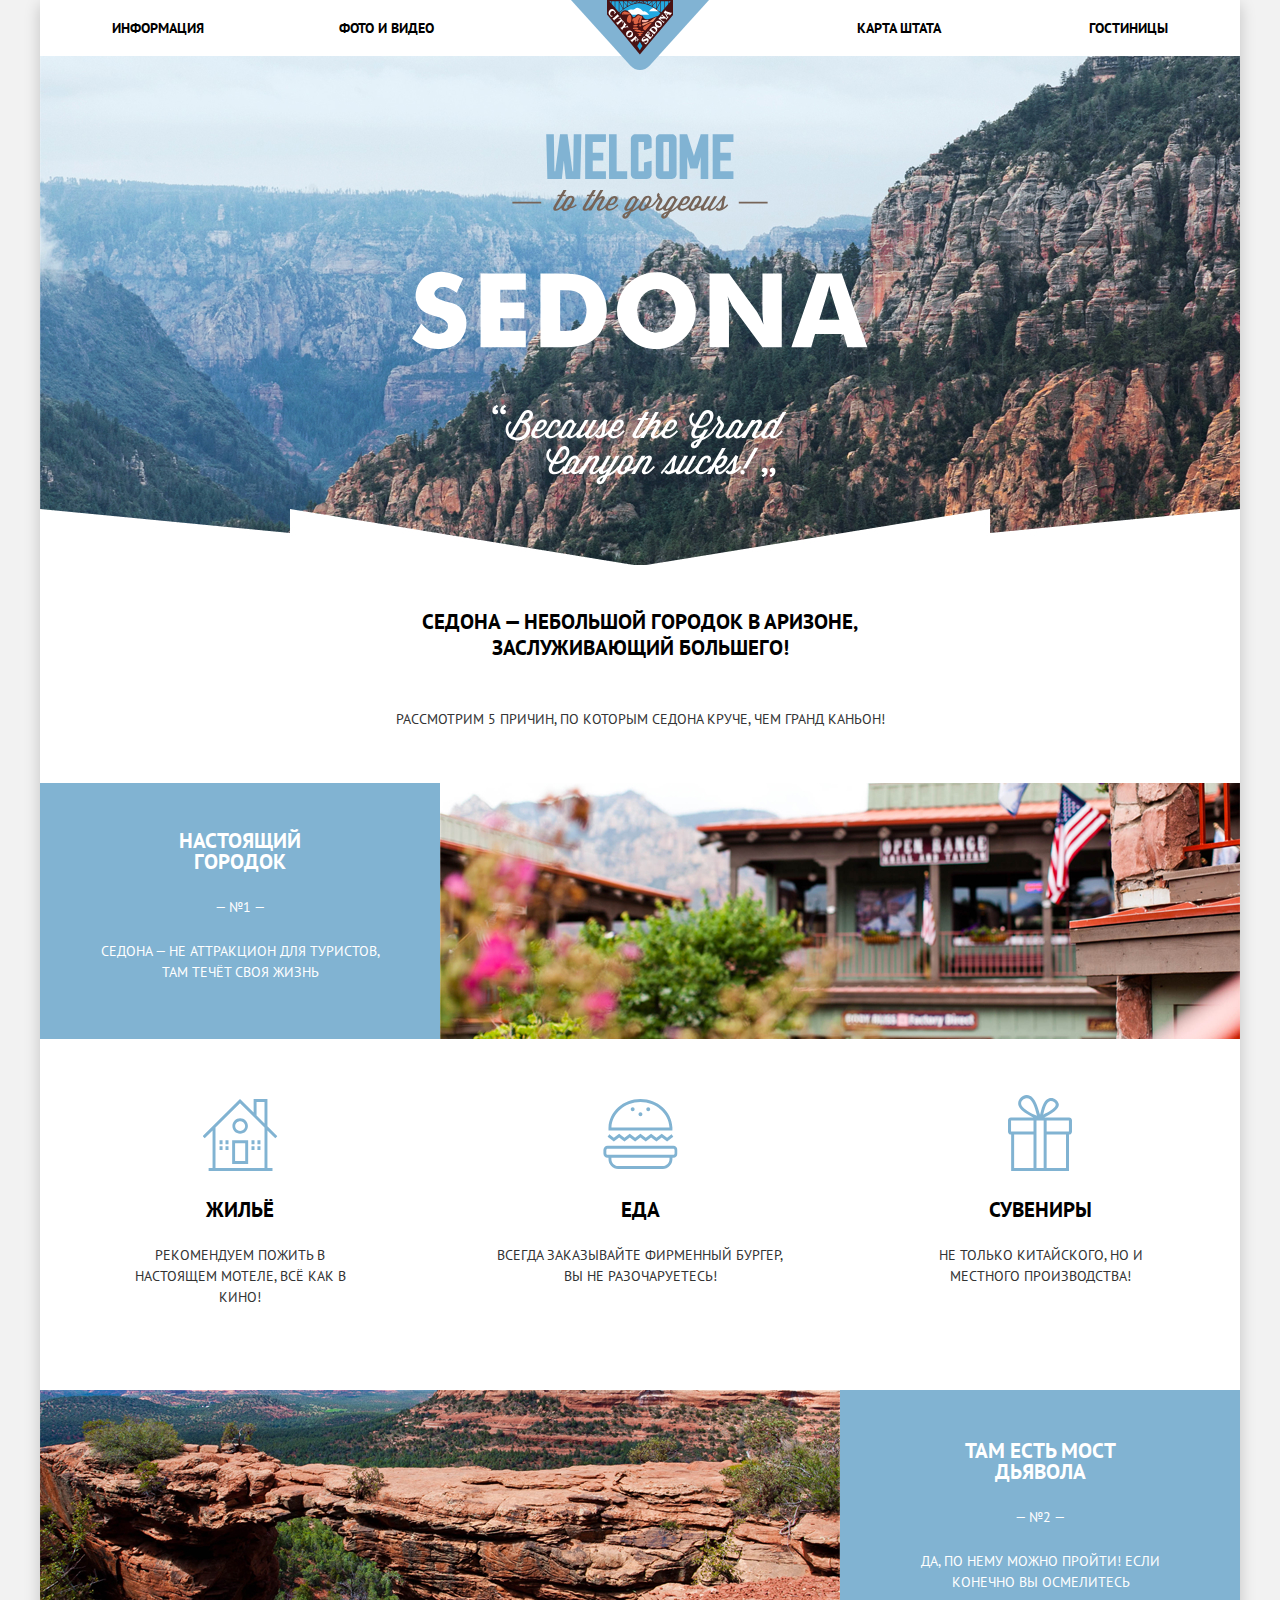
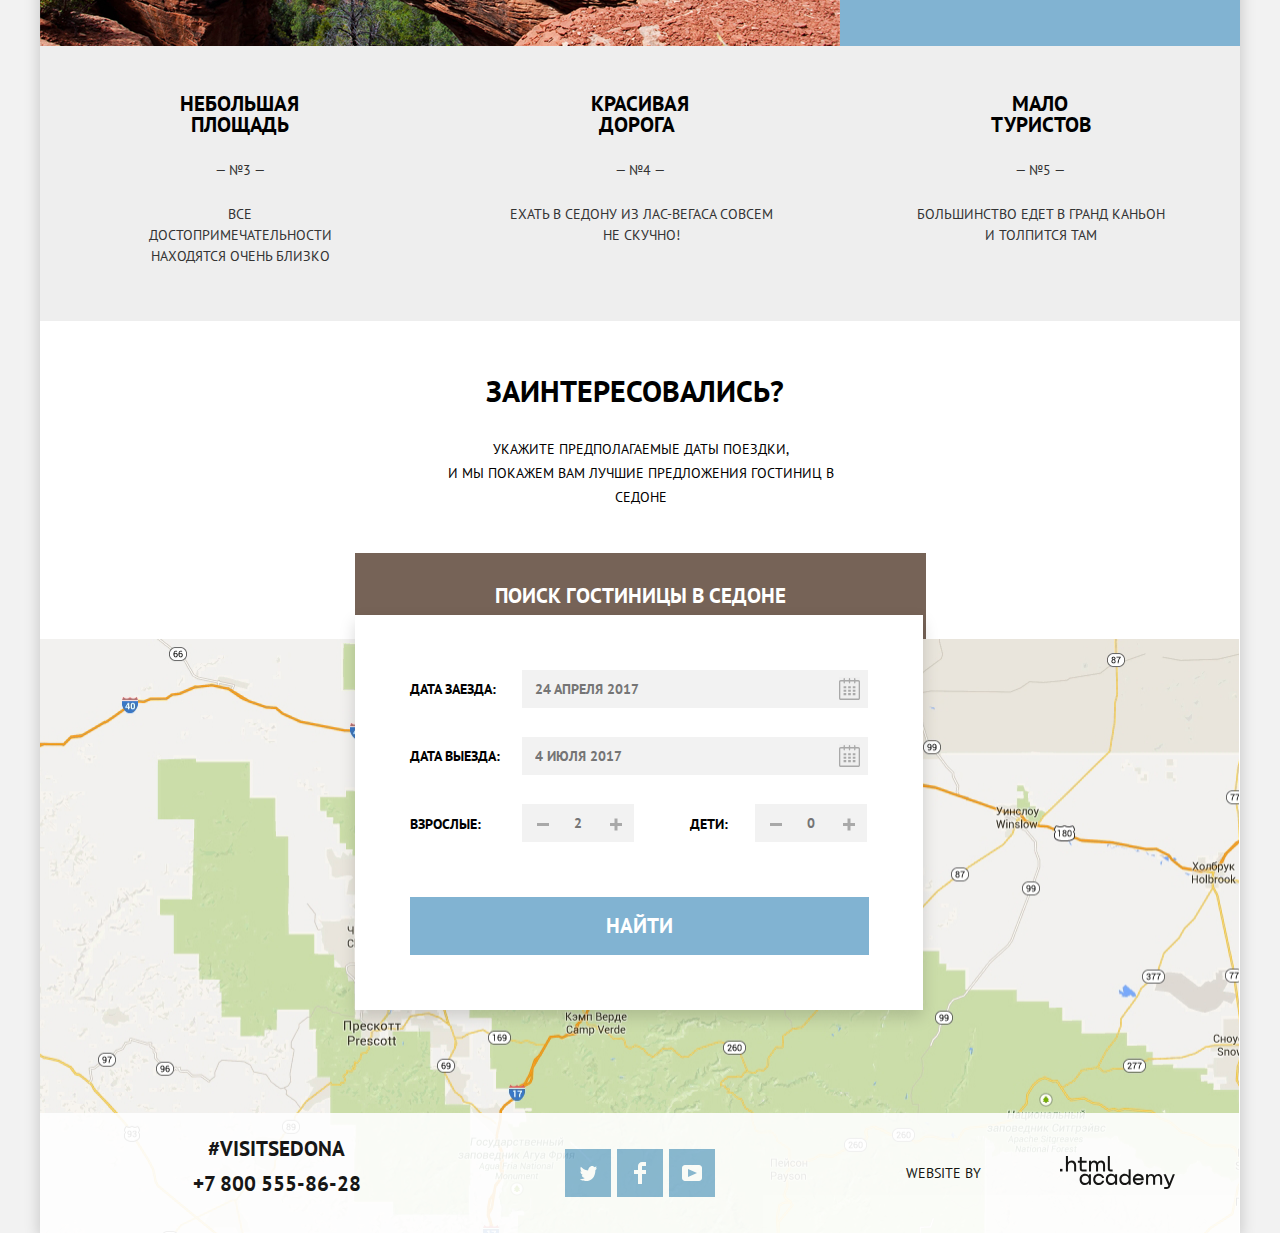
==== commit 21e80f56: "Добавил правки к замечаниям после второй попытки" ====
--- a/index.html
+++ b/index.html
@@ -99,7 +99,7 @@
           <div class="search-hotel">
             <h2>Заинтересовались?</h2>
             <p>Укажите предполагаемые даты поездки,<br> и мы покажем вам лучшие предложения гостиниц в Седоне</p>
-            <a class="btn-open-form" href="form.html">Поиск гостиницы в Седоне</a>
+            <button type="button" class="btn-open-form">Поиск гостиницы в Седоне</button>
             <img src="img/map.jpg" width="1199" height="594" alt="Карта с расположением города">
           </div>
           <div class="modal">
--- a/css/style.css
+++ b/css/style.css
@@ -1,18 +1,22 @@
 :root {
-    --basic-black: #000000;
-    --basic-white: #FFFFFF;
-    --basic-gray: #EEEEEE;
-    --basic-brown: #766357;
-    --basic-blue: #81B3D2;
-    --special-extrabrown: #503E33;
-    --special-darkbrown: #604E43;
-    --special-extrablue: #5496BD;
-    --special-darkblue: #669EC0;
-    --special-darkgray: #F2F2F2;
-    --special-extragray: #666666;
-    --special-gray: #EBEBEB;
-    --special-linegray: #E5E5E5;
-    --special-signgray: #A9A9A9;
+  --basic-black: #000000;
+  --basic-white: #FFFFFF;
+  --basic-gray: #EEEEEE;
+  --basic-brown: #766357;
+  --basic-blue: #81B3D2;
+  --special-extrabrown: #503E33;
+  --special-darkbrown: #604E43;
+  --special-extrablue: #5496BD;
+  --special-darkblue: #669EC0;
+  --special-darkgray: #F2F2F2;
+  --special-extragray: #666666;
+  --special-gray: #EBEBEB;
+  --special-linegray: #E5E5E5;
+  --special-signgray: #A9A9A9;
+  --special-black: #333333;
+  --special-shadow: rgba(0, 1, 1, 0.2);
+  --special-modalshadow: rgba(0, 1, 1, 0.15);
+  --special-scaleshadow: rgba(255, 255, 255, 0.3);
 }
 
 .page {
@@ -54,7 +58,7 @@
   width: 1200px;
   margin: 0 auto;
   background-color: var(--basic-white);
-  box-shadow: 0px 5px 15px rgba(0, 1, 1, 0.2);
+  box-shadow: 0px 5px 15px var(--special-shadow);
 }
 
 .main-navigation {
@@ -123,6 +127,7 @@
 .welcome {
   min-height: 510px;
   background-image: url("../img/background-index.jpg");
+  background-color: var(--basic-blue);
 }
 
 .welcome img {
@@ -151,6 +156,7 @@
   padding-top: 45px;
   padding-bottom: 51px;
   text-align: center;
+  color: var(--special-black);
 }
 
 .features-list {
@@ -254,6 +260,7 @@
   margin: 0;
   padding: 0;
   padding: 25px 73px 82px 73px;
+  color: var(--special-black);
 }
 
 .nested-house h3::before {
@@ -273,6 +280,7 @@
   margin: 0;
   padding: 0;
   padding: 25px 52px 82px 52px;
+  color: var(--special-black);
 }
 
 .nested-food h3::before {
@@ -292,6 +300,7 @@
   margin: 0;
   padding: 0;
   padding: 25px 64px 82px 65px;
+  color: var(--special-black);
 }
 
 .nested-souvenirs h3::before {
@@ -356,19 +365,34 @@
 .square p {
   margin: 0;
   padding: 0;
-  padding: 27px 96px 54px 96px;
+  padding: 23px 96px 54px 96px;
+  color: var(--special-black);
 }
 
 .road p {
   margin: 0;
   padding: 0;
-  padding: 27px 60px 54px 71px;
+  padding: 23px 60px 54px 63px;
+  color: var(--special-black);
 }
 
 .tourist p {
   margin: 0;
   padding: 0;
-  padding: 27px 75px 54px 78px;
+  padding: 23px 75px 54px 76px;
+  color: var(--special-black);
+}
+
+.square span {
+  color: var(--special-black);
+}
+
+.road span {
+  color: var(--special-black);
+}
+
+.tourist span {
+  color: var(--special-black);
 }
 
 .search {
@@ -383,8 +407,7 @@
 .search-hotel h2 {
   margin: 0;
   padding: 0;
-  padding-top: 58px;
-  padding-bottom: 35px;
+  padding: 58px 457px 34px 446px;
   font-size: 30px;
   line-height: 24px;
   font-weight: 700;
@@ -395,8 +418,9 @@
   width: 435px;
   margin: 0;
   padding: 0;
-  padding-bottom: 46px;
+  padding-bottom: 44px;
   padding-left: 383px;
+  color: var(--basic-black);
 }
 
 .search-hotel img {
@@ -410,6 +434,7 @@
   padding: 30px 140px 30px 140px;
   font: inherit;
   font-size: 21px;
+  line-height: 26px;
   font-weight: 700;
   text-align: center;
   vertical-align: middle;
@@ -438,7 +463,7 @@
   color: var(--basic-black);
   background-color: var(--basic-white);
   background-position: 0 0;
-  box-shadow: 0px 7px 15px rgba(0, 1, 1, 0.15);
+  box-shadow: 0px 7px 15px var(--special-modalshadow);
 }
 
 .modal p {
@@ -468,8 +493,8 @@
 .form-date-in label,
 .form-date-out label {
   display: inline-block;
+  vertical-align: baseline;
   width: 108px;
-  padding-bottom: 41px;
 }
 
 .form-date-in label {
@@ -535,12 +560,14 @@
 
 .number-adult label {
   display: inline-block;
-  padding-top: 5px;
+  vertical-align: baseline;
+  padding-top: 7px;
   padding-right: 39px;
 }
 
 .number-adult input[type="text"] {
   position: absolute;
+  top: 0;
   left: 150px;
   width: 36px;
   height: 38px;
@@ -557,6 +584,8 @@
 .number-adult .button-min {
   position: absolute;
   display: inline-block;
+  vertical-align: baseline;
+  top: 0;
   left: 112px;
   margin: 0;
   padding: 0;
@@ -569,6 +598,8 @@
 .number-adult .button-max {
   position: absolute;
   display: inline-block;
+  vertical-align: baseline;
+  top: 0;
   left: 186px;
   margin: 0;
   padding: 0;
@@ -585,12 +616,14 @@
 
 .number-young label {
   display: inline-block;
-  padding-top: 5px;
+  vertical-align: baseline;
+  padding-top: 7px;
   padding-right: 140px;
 }
 
 .number-young input[type="text"] {
   position: absolute;
+  top: 0;
   right: 39px;
   width: 36px;
   height: 38px;
@@ -607,6 +640,8 @@
 .number-young .button-min {
   position: absolute;
   display: inline-block;
+  vertical-align: baseline;
+  top: 0;
   right: 75px;
   margin: 0;
   padding: 0;
@@ -619,6 +654,8 @@
 .number-young .button-max {
   position: absolute;
   display: inline-block;
+  vertical-align: baseline;
+  top: 0;
   right: 1px;
   margin: 0;
   padding: 0;
@@ -704,6 +741,7 @@
 
 .footer-contacts a {
   display:inline-block;
+  vertical-align: baseline;
   width: 200px;
   padding-bottom: 36px;
   padding-left: 153px;
@@ -738,6 +776,7 @@
 .footer-social a {
   position: relative;
   display: inline-block;
+  vertical-align: baseline;
   text-decoration: none;
 }
 
@@ -815,6 +854,7 @@
   width: 1200px;
   min-height: 217px;
   background-image: url("../img/background-catalog.jpg");
+  background-color: var(--special-extragray);
   background-position: top center;
   background-repeat: no-repeat;
 }
@@ -941,9 +981,12 @@
 
 .price-min label,
 .price-max label {
+  position: absolute;
   display: inline-block;
+  vertical-align: baseline;
   width: 159px;
-  font: inherit;
+  line-height: 21px;
+  text-transform: uppercase;
   text-align: center;
   vertical-align: middle;
   cursor: pointer;
@@ -951,18 +994,31 @@
 
 .price-min input,
 .price-max input {
-  margin: 0;
+  margin-top: -2px;
+  margin-left: 5px;
   padding: 0;
   width: 41px;
   font: inherit;
-  text-align: center;
+  line-height: 21px;
   vertical-align: middle;
-  color: var(--basic-white);
   text-transform: uppercase;
-  background: transparent;
+  color: var(--basic-white);
+  background: none;
   box-sizing: border-box;
   border: none;
   cursor: pointer;
+}
+
+.price-min {
+  position: absolute;
+  top: 4px;
+  left: 15px;
+}
+
+.price-max {
+  position: absolute;
+  top: 4px;
+  left: 167px;
 }
 
 .price-controls::after {
@@ -984,12 +1040,12 @@
 
 .range-controls .scale {
   height: 2px;
-  background-color: var(--basic-white);
-  opacity: 0.3;
+  background-color: var(--special-scaleshadow);
 }
 
 .range-controls .bar {
-  width: 78%;
+  order: 1;
+  width: 80%;
   height: 2px;
   background-color: var(--basic-white);
 }
@@ -1011,7 +1067,7 @@
 }
 
 .range-controls .toggle-max {
-  left: 248px;
+  left: 255px;
 }
 
 .range-filter p {
@@ -1026,6 +1082,7 @@
   text-align: center;
   vertical-align: middle;
   text-transform: uppercase;
+  line-height: 21px;
   color: var(--basic-white);
   border: 2px solid var(--basic-white);
   background-color: transparent;
@@ -1150,8 +1207,6 @@
 }
 
 .catalog-list {
-  display: grid;
-  grid-template-rows: 1fr 1fr 1fr;
   list-style: none;
 }
 
@@ -1203,6 +1258,7 @@
 
 .catalog-item-text span {
   margin-left: 18px;
+  color: var(--special-black);
 }
 
 .catalog-item h3:hover {
@@ -1216,12 +1272,14 @@
 
 .catalog-item p {
   display: inline-block;
+  vertical-align: baseline;
   width: 95px;
   margin: 0;
   padding: 0;
   padding-bottom: 16px;
   font-size: 14px;
   line-height: 21px;
+  color: var(--special-black);
 }
 
 .catalog-item-star span {
@@ -1279,6 +1337,7 @@
 
 .button-detail {
   display: inline-block;
+  vertical-align: baseline;
   margin: 0;
   margin-right: 5px;
   padding: 0;
@@ -1307,6 +1366,7 @@
 
 .button-reserv {
   display: inline-block;
+  vertical-align: baseline;
   margin: 0;
   padding: 0;
   padding: 3px 17px 3px 15px;
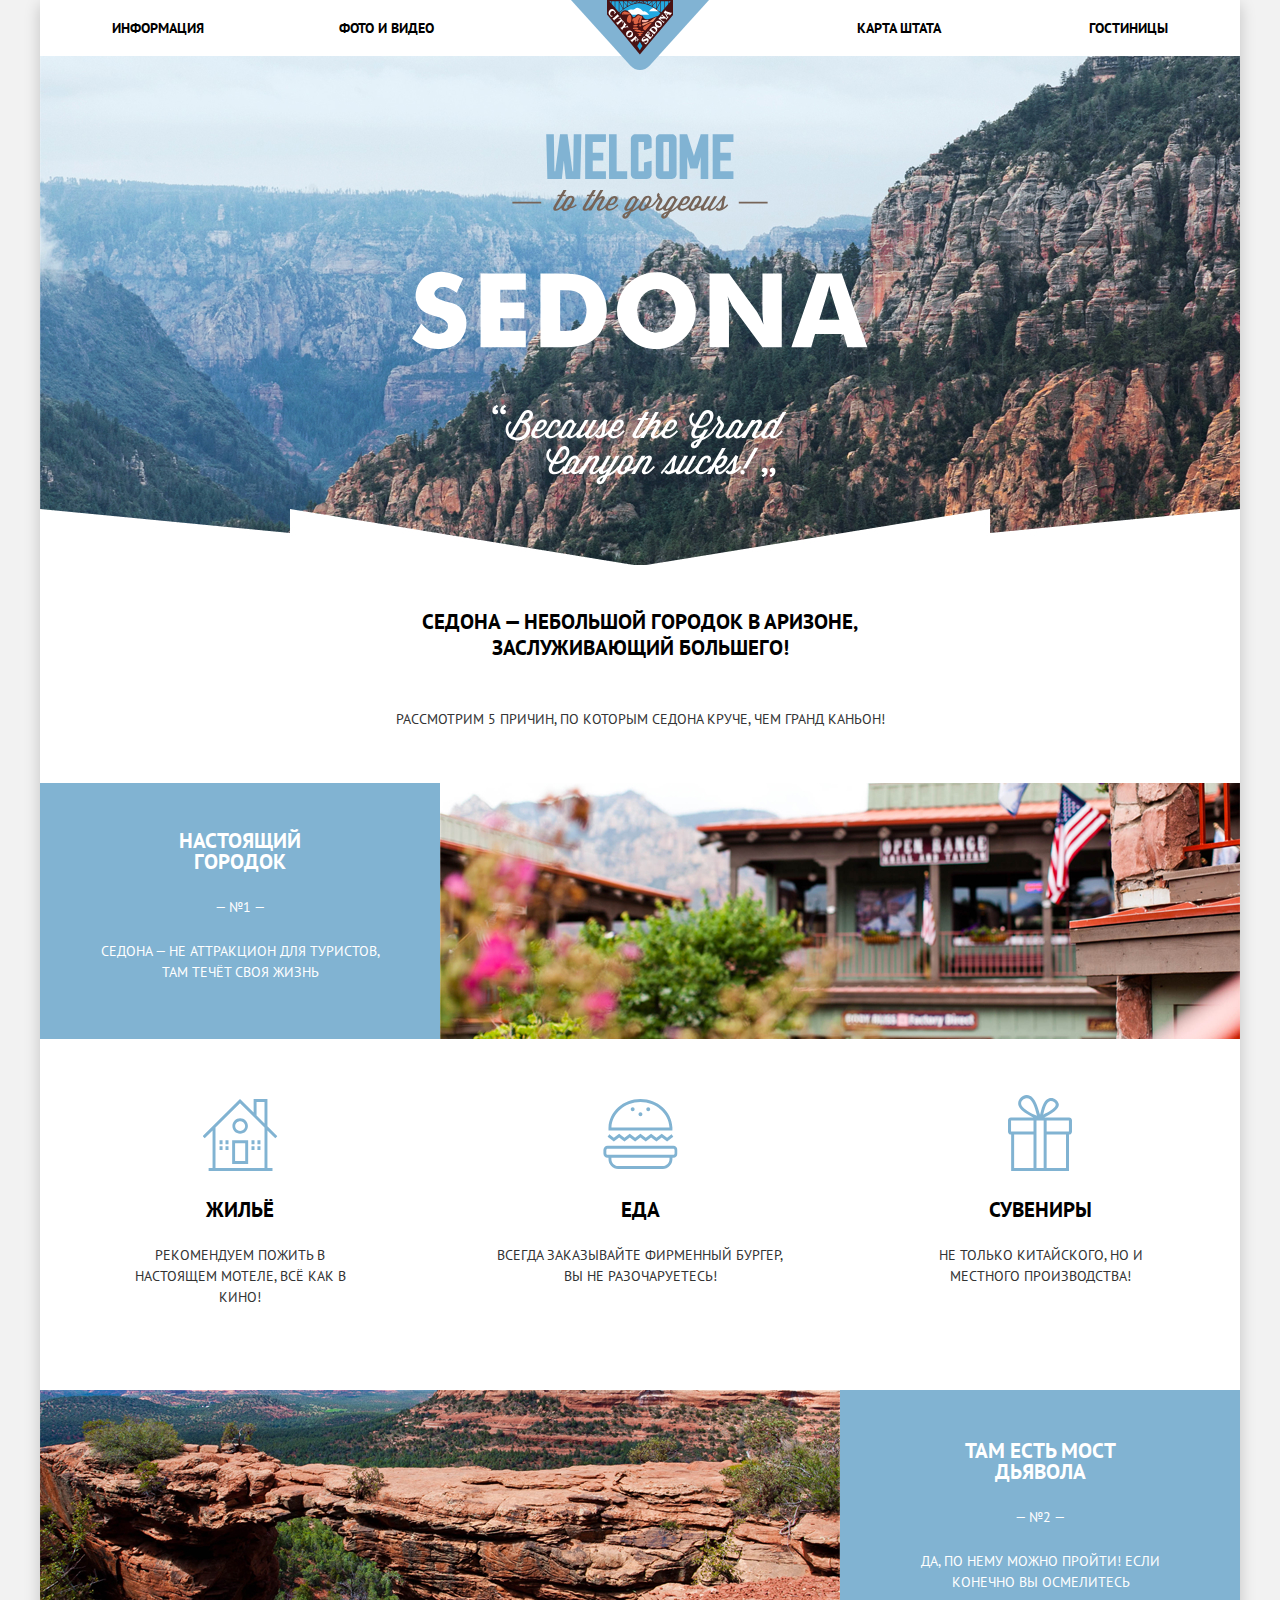
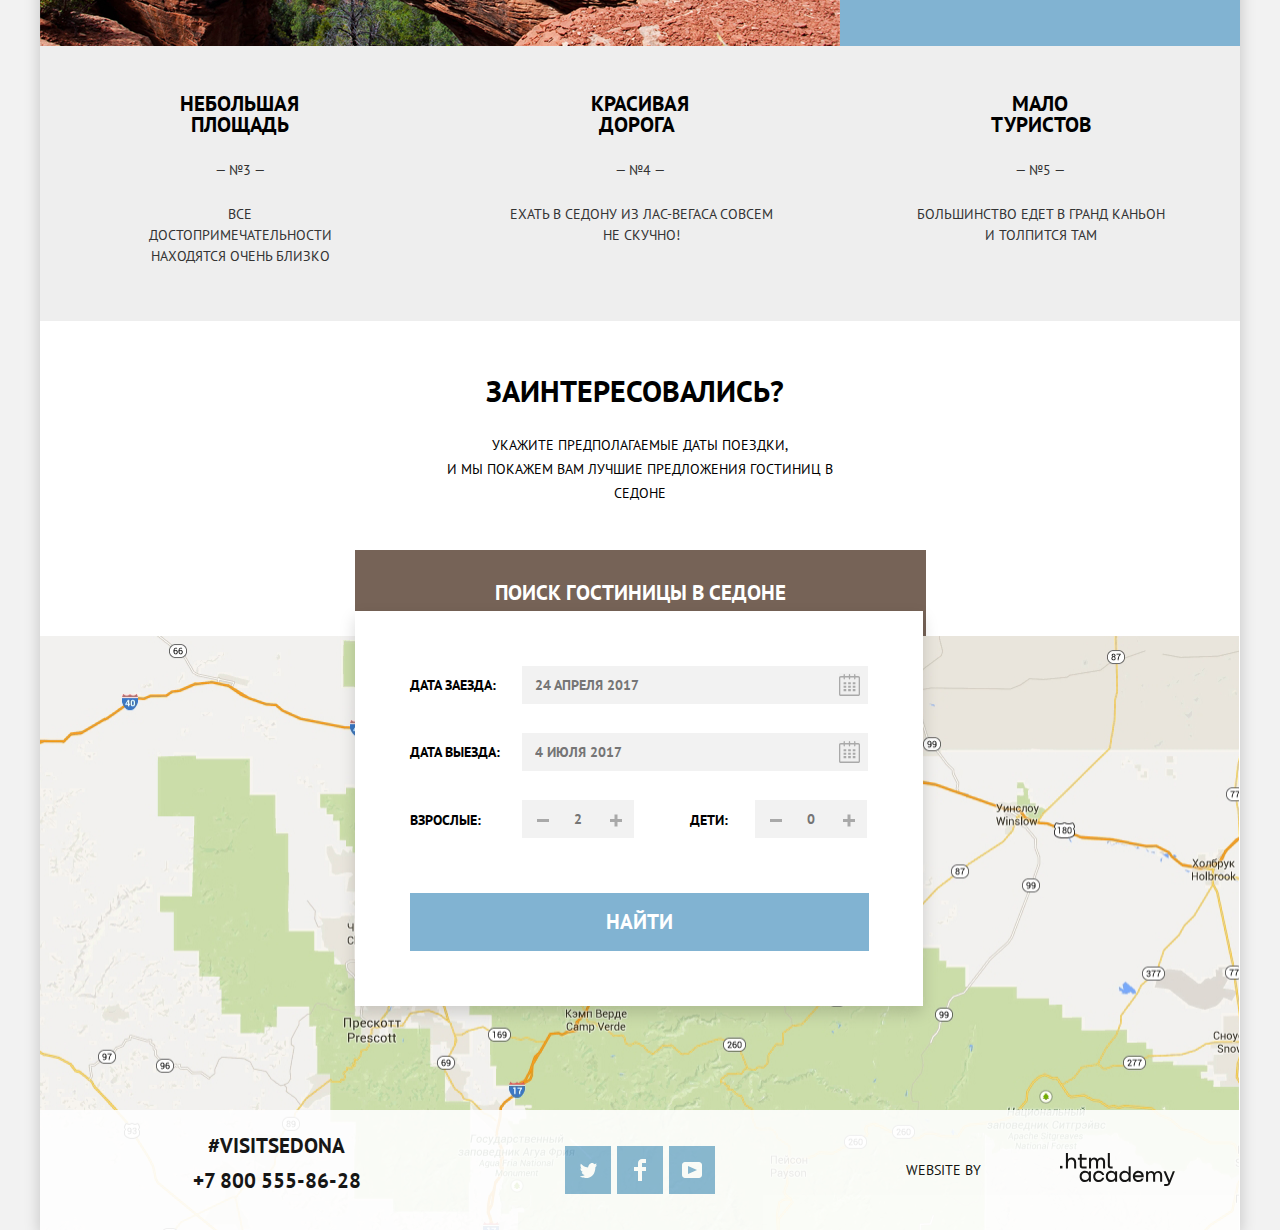
==== commit 06452085: "Окончательная версия перед третьей отправкой" ====
--- a/index.html
+++ b/index.html
@@ -5,7 +5,7 @@
     <title>HTML Academy: Седона</title>
     <link rel="stylesheet" href="https://fonts.googleapis.com/css2?family=PT+Sans:wght@400;700&display=swap">
     <link href="css/normalize.css" rel="stylesheet">
-    <link href="css/style.css" rel="stylesheet">
+    <link href="css/style.min.css" rel="stylesheet">
     <link rel="icon" href="favicon.ico">
     <link rel="icon" href="img/favicon/icon.svg" type="image/svg+xml">
     <link rel="apple-touch-icon" href="img/favicon/180.png">
--- a/css/style.min.css
+++ b/css/style.min.css
@@ -0,0 +1,1401 @@
+:root {
+  --basic-black: #000000;
+  --basic-white: #FFFFFF;
+  --basic-gray: #EEEEEE;
+  --basic-brown: #766357;
+  --basic-blue: #81B3D2;
+  --special-extrabrown: #503E33;
+  --special-darkbrown: #604E43;
+  --special-extrablue: #5496BD;
+  --special-darkblue: #669EC0;
+  --special-darkgray: #F2F2F2;
+  --special-extragray: #666666;
+  --special-gray: #EBEBEB;
+  --special-linegray: #E5E5E5;
+  --special-signgray: #A9A9A9;
+  --special-black: #333333;
+  --special-shadow: rgba(0, 1, 1, 0.2);
+  --special-modalshadow: rgba(0, 1, 1, 0.15);
+  --special-scaleshadow: rgba(255, 255, 255, 0.3);
+}
+
+.page {
+  height: 100%;
+}
+
+.page-body {
+  display: grid;
+  grid-template-rows: min-content 1fr min-content;
+  align-content: start;
+  min-width: 1200px;
+  min-height: 100%;
+  margin: 0;
+  padding: 0;
+  font-style: normal;
+  font-size: 14px;
+  line-height: 26px;
+  font-family: "PT Sans", "Arial", sans-serif;   
+  font-weight: 400;
+  color: var(--basic-black);
+  text-transform: uppercase;
+  background-color: var(--special-darkgray); 
+}
+
+.visually-hidden {
+  position: absolute;
+  width: 1px;
+  height: 1px;
+  margin: -1px;
+  border: 0;
+  padding: 0;
+  white-space: nowrap;
+  clip-path: inset(100%);
+  clip: rect(0 0 0 0);
+  overflow: hidden;
+}
+
+.wrapper {
+  width: 1200px;
+  margin: 0 auto;
+  background-color: var(--basic-white);
+  box-shadow: 0px 5px 15px var(--special-shadow);
+}
+
+.main-navigation {
+  display: grid;
+  margin: 0 auto;
+  font-weight: 700;
+  background-color: var(--basic-white);
+}
+
+.main-header-logo {
+  position: absolute;
+  left: 50%;
+  transform: translateX(-50%);
+  width: 138px;
+  height: 70px;
+}
+
+.container {
+  width: 1200px;
+  margin: 0 auto;
+  padding: 0;
+}
+
+.main-navigation-wrapper {
+  width: 1056px;
+  margin: 0 auto;
+}
+
+.site-navigation {
+  display: flex;
+  flex-wrap: wrap;
+  justify-content: space-between;
+  width: 1056px;
+  margin: 0;
+  padding: 0;
+  padding-top: 15px;
+  padding-bottom: 15px;
+  list-style: none;
+}
+
+.site-navigation a {
+  display: block;
+  color: var(--basic-black);
+  text-decoration: none;
+}
+
+.site-navigation-left {
+  display: flex;
+  justify-content: flex-start; 
+  width: 227px;
+}
+
+.site-navigation-left-second {
+  display: flex;
+  justify-content: flex-start; 
+  width: 227px;
+  margin-right: 147px;
+}
+
+.site-navigation-right {
+  display: flex;
+  justify-content: flex-end;
+  width: 227px;
+}
+
+.welcome {
+  min-height: 510px;
+  background-image: url("../img/background-index.jpg");
+  background-color: var(--basic-blue);
+}
+
+.welcome img {
+  position: relative;
+  top: 78px;
+  left: 50%;
+  transform: translateX(-50%);
+  width: 457px;
+  height: 351px;
+}
+
+.features h2 {
+  width: 470px;
+  margin: 0;
+  padding: 0;
+  padding-top: 42.5px;
+  padding-left: 365px;
+  font-size: 21px;
+  font-weight: 700;
+  text-align: center;
+}
+
+.lid p {
+  margin: 0;
+  padding: 0;
+  padding-top: 45px;
+  padding-bottom: 51px;
+  text-align: center;
+  color: var(--special-black);
+}
+
+.features-list {
+  display: grid;
+  grid-template-columns: repeat(3, 1fr);
+  margin: 0;
+  padding: 0;
+  list-style: none;
+}
+
+.feature-item-white {
+  grid-column: 1 / -1;
+  line-height: 21px;
+  text-align: center;
+  color: var(--basic-white);
+  background-color: var(--basic-blue);
+  background-position: 0 0;   
+}
+
+.feature-item-white h3 {
+  font-size: 21px;
+  line-height: 21px;
+  font-weight: 700;
+  text-align: center;
+}
+
+.feature-list-text-wrap {
+  display: grid;
+  grid-template-columns: repeat(3, 1fr);
+}
+
+.feature-list-text-first h3 {
+  width: 122px;
+  margin: 0;
+  padding: 0;
+  padding-top: 47px;
+  padding-left: 139px;
+  padding-bottom: 25px;
+}
+
+.feature-list-text-first p {
+  margin: 0;
+  padding: 0;
+  padding: 23px 47px 54px 47px;
+}
+
+.feature-list-text-first {
+  grid-column: 1 / 2;
+}
+
+.feature-list-image-first {
+  grid-column: 2 / 4;
+}
+
+.feature-list-image-first img {
+  display: block;
+}
+
+.feature-list-text-second {
+  grid-column: 3 / 4;
+}
+
+.feature-list-image-second {
+  grid-column: 1 / 3;
+  grid-row: 1;
+}
+
+.feature-list-image-second img {
+  display: block;
+}
+
+.features-list-nested {
+  display: grid;
+  grid-template-columns: 1fr 1fr 1fr;
+  margin: 0;
+  padding: 0;
+  list-style: none;
+  line-height: 21px;
+  text-align: center;
+  color: var(--basic-black);
+  background-color: var(--basic-white);
+}
+
+.features-list-nested h3 {
+  position: relative;
+  margin: 0;
+  padding: 0;
+  padding-top: 160px;
+  font-size: 21px;
+  line-height: 21px;
+  font-weight: 700;
+}
+
+.features-list-nested p {
+  margin: 0;
+  padding: 0;
+  padding-bottom: 82px;
+}
+
+.nested-house p {
+  margin: 0;
+  padding: 0;
+  padding: 25px 73px 82px 73px;
+  color: var(--special-black);
+}
+
+.nested-house h3::before {
+  content: "";
+  position: absolute;
+  top: 60px;
+  left: 50%;
+  transform: translateX(-50%);
+  width: 75px;
+  height: 72px;
+  background-image: url("../img/icon-1.svg");
+  background-repeat: no-repeat;
+  background-position: 0 0;
+}
+
+.nested-food p {
+  margin: 0;
+  padding: 0;
+  padding: 25px 52px 82px 52px;
+  color: var(--special-black);
+}
+
+.nested-food h3::before {
+  content: "";
+  position: absolute;
+  top: 60px;
+  left: 50%;
+  transform: translateX(-50%);
+  width: 75px;
+  height: 70px;
+  background-image: url("../img/icon-2.svg");
+  background-repeat: no-repeat;
+  background-position: 0 0;
+}
+
+.nested-souvenirs p {
+  margin: 0;
+  padding: 0;
+  padding: 25px 64px 82px 65px;
+  color: var(--special-black);
+}
+
+.nested-souvenirs h3::before {
+  content: "";
+  position: absolute;
+  top: 55px;
+  left: 50%;
+  transform: translateX(-50%);
+  width: 64px;
+  height: 77px;
+  background-image: url("../img/icon-3.svg");
+  background-repeat: no-repeat;
+  background-position: 0 0;
+}
+
+.feature-list-text-second h3 {
+  width: 151px;
+  margin: 0;
+  padding: 0;
+  padding-top: 50px;
+  padding-bottom: 25px;
+  padding-left: 125px;
+}
+
+.feature-list-text-second p {
+  margin: 0;
+  padding: 0;
+  padding: 23px 49px 51px 50px;
+}
+
+.feature-item {
+  line-height: 21px;
+  text-align: center;
+  background-color: var(--basic-gray); 
+}
+
+.feature-item h3 {
+  margin: 0;
+  padding: 0;
+  padding-top: 47px;
+  padding-bottom: 25px;
+  font-size: 21px;
+  line-height: 21px;
+  font-weight: 700;
+}
+
+.square h3 {
+  width: 119px;
+  margin-left: 140px;
+}
+
+.road h3 {
+  width: 92px;
+  margin-left: 151px;
+}
+
+.tourist h3 {
+  width: 98px;
+  margin-left: 151px;
+}
+
+.square p {
+  margin: 0;
+  padding: 0;
+  padding: 23px 96px 54px 96px;
+  color: var(--special-black);
+}
+
+.road p {
+  margin: 0;
+  padding: 0;
+  padding: 23px 60px 54px 63px;
+  color: var(--special-black);
+}
+
+.tourist p {
+  margin: 0;
+  padding: 0;
+  padding: 23px 75px 54px 76px;
+  color: var(--special-black);
+}
+
+.square span {
+  color: var(--special-black);
+}
+
+.road span {
+  color: var(--special-black);
+}
+
+.tourist span {
+  color: var(--special-black);
+}
+
+.search {
+  position: relative;
+}
+
+.search-hotel {
+  line-height: 24px;
+  text-align: center;  
+}
+
+.search-hotel h2 {
+  margin: 0;
+  padding: 0;
+  margin-top: 58px;
+  padding-bottom: 30px;
+  padding-right: 10px;
+  font-size: 30px;
+  line-height: 24px;
+  font-weight: 700;
+}
+
+.search-hotel p {
+  width: 435px;
+  margin: 0 auto;
+  margin-bottom: 45px;
+  padding: 0;
+  color: var(--basic-black);
+}
+
+.search-hotel img {
+  display: block;
+}
+
+.btn-open-form {
+  display: inline-block;
+  margin: 0;
+  padding: 0;
+  padding: 30px 140px 30px 140px;
+  font: inherit;
+  font-size: 21px;
+  line-height: 26px;
+  font-weight: 700;
+  text-align: center;
+  vertical-align: middle;
+  text-transform: uppercase;
+  text-decoration: none;
+  color: var(--basic-white);
+  background-color: var(--basic-brown);
+  border: none; 
+}
+
+.btn-open-form:hover {
+  background-color: var(--special-darkbrown);
+}
+
+.btn-open-form:focus {
+  background-color: var(--special-extrabrown);
+}
+
+.modal {
+  position: absolute;
+  top: 232px;
+  left: 315px;
+  width: 458px;
+  margin: auto;
+  padding: 55px 55px 55px 55px;
+  color: var(--basic-black);
+  background-color: var(--basic-white);
+  background-position: 0 0;
+  box-shadow: 0px 7px 15px var(--special-modalshadow);
+}
+
+.modal p {
+  margin: 0;
+  padding: 0;
+  font-weight: 700;
+}
+
+.search-form {
+  display: flex;
+  flex-wrap: wrap;
+  justify-content: space-between;
+}
+
+.search-form fieldset {
+  margin: 0;
+  padding: 0;
+  border: none;
+}
+
+.form-date-in,
+.form-date-out {
+  position: relative;
+  width: 458px;
+}
+
+.form-date-in label,
+.form-date-out label {
+  display: inline-block;
+  vertical-align: baseline;
+  width: 108px;
+}
+
+.form-date-in label {
+  padding-bottom: 35px;
+}
+
+.form-date-out label {
+  padding-bottom: 35px;
+}
+
+.form-date-in input[type="text"],
+.form-date-out input[type="text"] {
+  width: 346px;
+  padding: 6px 200px 6px 13px;
+  font-size: 14px;
+  line-height: 26px;
+  font-weight: 700;
+  color: var(--basic-black);
+  text-transform: uppercase;
+  background-color: var(--special-darkgray);
+  border: none;
+  box-sizing: border-box;
+}
+
+.calendar-icon-in {
+  position: absolute;
+  top: 7px;
+  left: 429px;
+  width: 21px;
+  height: 23px;
+  background-image: url("../img/calendar.svg");
+  background-repeat: no-repeat;
+  border: none; 
+  cursor: pointer;
+}
+
+.calendar-icon-out {
+  position: absolute;
+  top: 7px;
+  left: 429px;
+  width: 21px;
+  height: 23px;
+  background-image: url("../img/calendar.svg");
+  background-repeat: no-repeat;
+  border: none; 
+  cursor: pointer;
+}
+
+.number-person {
+  display: flex;
+  flex-wrap: wrap;
+  justify-content: space-between;
+  width: 458px;
+}
+
+.number-person p {
+  margin: 0;
+  padding: 0;
+  padding-bottom: 60px;
+}
+
+.number-adult {
+  position: relative;
+}
+
+.number-adult label {
+  display: inline-block;
+  vertical-align: baseline;
+  padding-top: 7px;
+  padding-right: 39px;
+}
+
+.number-adult input[type="text"] {
+  position: absolute;
+  top: 0;
+  left: 150px;
+  width: 36px;
+  height: 38px;
+  font-size: 14px;
+  line-height: 26px;
+  font-weight: 700;
+  text-align: center;
+  vertical-align: middle;
+  color: var(--basic-black);
+  text-transform: uppercase;
+  background-color: var(--special-darkgray);
+  border: none;
+  box-sizing: border-box;
+}
+
+.number-adult .button-min {
+  position: absolute;
+  display: inline-block;
+  vertical-align: baseline;
+  top: 0;
+  left: 112px;
+  margin: 0;
+  padding: 0;
+  padding: 19px 19px 19px 19px;
+  background-color: var(--special-darkgray);
+  border: none; 
+  cursor: pointer;
+}
+
+.number-adult .button-max {
+  position: absolute;
+  display: inline-block;
+  vertical-align: baseline;
+  top: 0;
+  left: 186px;
+  margin: 0;
+  padding: 0;
+  padding: 19px 19px 19px 19px;
+  background-color: var(--special-darkgray);
+  border: none; 
+  cursor: pointer;
+}
+
+.number-young {
+  position: relative;
+  justify-content: flex-end;
+}
+
+.number-young label {
+  display: inline-block;
+  vertical-align: baseline;
+  padding-top: 7px;
+  padding-right: 140px;
+}
+
+.number-young input[type="text"] {
+  position: absolute;
+  top: 0;
+  right: 39px;
+  width: 36px;
+  height: 38px;
+  font: inherit;
+  text-align: center;
+  vertical-align: middle;
+  color: var(--basic-black);
+  text-transform: uppercase;
+  background-color: var(--special-darkgray);
+  border: none;
+  box-sizing: border-box;
+}
+
+.number-young .button-min {
+  position: absolute;
+  display: inline-block;
+  vertical-align: baseline;
+  top: 0;
+  right: 75px;
+  margin: 0;
+  padding: 0;
+  padding: 19px 19px 19px 19px;
+  background-color: var(--special-darkgray);
+  border: none; 
+  cursor: pointer;
+}
+
+.number-young .button-max {
+  position: absolute;
+  display: inline-block;
+  vertical-align: baseline;
+  top: 0;
+  right: 1px;
+  margin: 0;
+  padding: 0;
+  padding: 19px 19px 19px 19px;
+  background-color: var(--special-darkgray);
+  border: none; 
+  cursor: pointer;
+}
+
+.button-min::before {
+  content: "";
+  position: absolute;
+  left: 15px;
+  width: 12px;
+  height: 3px;
+  background-color: var(--special-signgray);
+}
+
+.button-max::before,
+.button-max::after {
+  content: "";
+  position: absolute;
+  right: 12px;
+  width: 12px;
+  height: 3px;
+  background-color: var(--special-signgray);
+}
+
+.button-max::before {
+  transform: rotate(180deg);
+}
+
+.button-max::after {
+  transform: rotate(90deg);
+}
+
+.button-search {
+  display: inline-block;
+  margin: 0;
+  padding: 0;
+  padding: 16px 196px 16px 196px;
+  font: inherit;
+  font-size: 21px;
+  font-weight: 700;
+  text-align: center;
+  vertical-align: middle;
+  text-transform: uppercase;
+  text-decoration: none;
+  color: var(--basic-white);
+  background-color: var(--basic-blue);
+  border: none; 
+  cursor: pointer;
+}
+
+.button-search:hover {
+  background-color: var(--special-darkblue);
+}
+
+.button-search:focus {
+  background-color: var(--special-extrablue);
+}
+
+.main-footer-index {
+  display: grid;
+  grid-template-columns: 1fr 1fr 1fr;
+  margin-top: -120px;
+  background-color: var(--basic-white);
+  opacity: 0.9;
+}
+
+.main-footer-catalog {
+  display: grid;
+  grid-template-columns: 1fr 1fr 1fr;
+  background-color: var(--basic-white);
+  opacity: 0.9;
+  border-top: 1px solid var(--special-linegray);
+}
+
+.footer-contacts {
+  font-size: 21px;
+  font-weight: 700;
+}
+
+.footer-contacts a {
+  display:inline-block;
+  vertical-align: baseline;
+  width: 200px;
+  padding-bottom: 36px;
+  padding-left: 153px;
+  text-decoration: none;
+  color: var(--basic-black);
+}
+
+.footer-contacts h2 {
+  width: 166px;
+  margin: 0;
+  padding: 0;
+  padding-top: 23px;
+  padding-bottom: 9px;
+  padding-left: 153px;
+  font-size: 21px;
+  font-weight: 700;
+  text-align: center;
+}
+
+.footer-social {
+  width: 150px;
+  justify-self: center;
+  text-align: center;
+}
+
+.footer-social ul {
+  margin: 0;
+  padding: 0;
+  list-style: none;
+}
+
+.footer-social a {
+  position: relative;
+  display: inline-block;
+  vertical-align: baseline;
+  text-decoration: none;
+}
+
+.footer-social-icon {
+  display: flex;
+  flex-direction: row;
+  justify-content: space-between;
+}
+
+.twitter {
+  position: absolute;
+  top: 36px;
+  width: 46px;
+  height: 48px;
+  background-image: url("../img/social/twitter.svg");
+  background-repeat: no-repeat;
+  background-position: 50% 50%;
+}
+
+.fb {
+  position: absolute;
+  top: 36px;
+  width: 46px;
+  height: 48px;
+  background-image: url("../img/social/fb.svg");
+  background-repeat: no-repeat;
+  background-position: 50% 50%;
+}
+
+.youtube {
+  position: absolute;
+  top: 36px;
+  width: 46px;
+  height: 48px;
+  background-image: url("../img/social/youtube.svg");
+  background-repeat: no-repeat;
+  background-position: 50% 50%;
+}
+
+.websiteby {
+  position: relative;
+  justify-self: center;
+  margin: 0;
+  padding: 0;
+  margin-top: 47px;
+  margin-right: 193px;
+  text-align: center;
+}
+
+.academylogo {
+  position: absolute;
+  top: -4px;
+  left: 154px;
+}
+
+.information:hover {
+  color: var(--basic-blue);
+}
+
+.information:active {
+  color: var(--basic-black);
+  opacity: 0.3;
+}
+
+.site-navigation-current {
+  color: var(--basic-brown);
+}
+
+.page-catalog {
+  width: 1200px;
+  margin: 0 auto;
+}
+
+.filters {
+  width: 1200px;
+  min-height: 217px;
+  background-image: url("../img/background-catalog.jpg");
+  background-color: var(--special-extragray);
+  background-position: top center;
+  background-repeat: no-repeat;
+}
+
+.filters fieldset {
+  padding: 0;
+  margin: 0;
+  margin-top: 27px;
+  border: none;
+}
+
+.filters legend {
+  font-size: 16px;
+  line-height: 21px;
+  font-weight: 700;
+  color: var(--basic-white);
+}
+
+.filters ul {
+  margin: 0;
+  padding: 0;
+  list-style: none;
+  line-height: 21px;
+}
+
+.filters label {
+  line-height: 21px;
+  color: var(--basic-white);
+}
+
+.filter-input-checkbox:hover + label {
+  color: var(--basic-black);
+}
+
+.filters-columns {
+  display: grid;
+  grid-template-columns: 260px 260px 680px;
+  margin: 0;
+  padding: 0;
+}
+
+.filters-columns-infrastructure legend {
+  margin-bottom: 24px;
+  margin-left: 73px;
+}
+
+.filters-columns-infrastructure label {
+  margin-left: 112px;
+}
+
+.filters-columns-house legend {
+  margin-bottom: 24px;
+  margin-left: 67px;
+}
+
+.filters-columns-house label {
+  margin-left: 109px;
+}
+
+.filter-option {
+  margin-bottom: 25px;
+}
+
+.cost {
+  width: 317px;
+  justify-self: end;
+}
+
+.cost legend {
+  width: 175px;
+  margin-right: 142px;
+  margin-bottom: 11px;
+  padding: 0;
+  font-size: 16px;
+  line-height: 21px;
+  font-weight: 700;
+}
+
+.filters-columns-infrastructure label,
+.filters-columns-house label {
+  position: relative;
+  display: block;
+  cursor: pointer;
+}
+
+.filter-input-checkbox + label::before {
+  content: "";
+  position: absolute;
+  top: 0;
+  left: -40px;
+  width: 23px;
+  height: 23px;
+  background-image: url("../img/square.svg");
+  background-repeat: no-repeat;
+  background-position: 0 0;
+}
+
+.filter-input-checkbox:checked + label::after {
+  content: "";
+  position: absolute;
+  top: 0;
+  left: -36px;
+  width: 22px;
+  height: 17px;
+  background-image: url("../img/check.svg");
+  background-repeat: no-repeat;
+  background-position: 0 0;
+}
+
+.price-controls {
+  position: relative;
+  display: flex;
+  align-items: center;
+  margin-right: 73px;
+  width: 317px;
+  height: 36px;
+  text-align: center;
+  color: var(--basic-white);
+  border: 2px solid var(--basic-white);
+  box-sizing: border-box;
+  border-radius: 2px;
+  background: transparent;
+}
+
+.price-min label,
+.price-max label {
+  position: absolute;
+  display: inline-block;
+  vertical-align: baseline;
+  width: 159px;
+  line-height: 21px;
+  text-transform: uppercase;
+  text-align: center;
+  vertical-align: middle;
+  cursor: pointer;
+}
+
+.price-min input,
+.price-max input {
+  margin-top: -2px;
+  margin-left: 5px;
+  padding: 0;
+  width: 41px;
+  font: inherit;
+  line-height: 21px;
+  vertical-align: middle;
+  text-transform: uppercase;
+  color: var(--basic-white);
+  background: none;
+  box-sizing: border-box;
+  border: none;
+  cursor: pointer;
+}
+
+.price-min {
+  position: absolute;
+  top: 4px;
+  left: 15px;
+}
+
+.price-max {
+  position: absolute;
+  top: 4px;
+  left: 167px;
+}
+
+.price-controls::after {
+  content: "";
+  position: absolute;
+  left: 50%;
+  transform: translateX(-50%);
+  width: 2px;
+  height: 22px;
+  background-color: var(--basic-white);
+}
+
+.range-controls {
+  position: relative;
+  margin-right: 73px;
+  padding-top: 20px;
+  padding-bottom: 33px;
+}
+
+.range-controls .scale {
+  height: 2px;
+  background-color: var(--special-scaleshadow);
+}
+
+.range-controls .bar {
+  order: 1;
+  width: 80%;
+  height: 2px;
+  background-color: var(--basic-white);
+}
+
+.range-controls .toggle {
+  position: absolute;
+  top: 10px;
+  width: 19px;
+  height: 21px;
+  padding: 0;
+  background-image: url("../img/filter-button.png");
+  background-repeat: no-repeat;
+  border: none; 
+  cursor: pointer;
+}
+
+.range-controls .toggle-min {
+  left: 0;
+}
+
+.range-controls .toggle-max {
+  left: 255px;
+}
+
+.range-filter p {
+  margin: 0;
+  padding: 0;
+  padding-left: 85px;
+}
+
+.filter-button {
+  padding: 3px 33px 4px 34px;
+  font: inherit;
+  text-align: center;
+  vertical-align: middle;
+  text-transform: uppercase;
+  line-height: 21px;
+  color: var(--basic-white);
+  border: 2px solid var(--basic-white);
+  background-color: transparent;
+  box-sizing: border-box;
+  border-radius: 2px;
+}
+
+.filter-button:hover {
+  color: var(--basic-black);
+  background-color: var(--basic-white);
+}
+
+.catalog-sort {
+  grid-column: 1 / -1;
+  display: flex;
+  flex-direction: row;
+  align-items: center;
+  background-color: var(--basic-white);
+}
+
+.catalog-sort h3 {
+  margin-top: 29px;
+  margin-bottom: 31px;
+  margin-left: 73px;
+  width: 119px;
+  font-size: 21px;
+  font-weight: 700;
+}
+
+.catalog-sort p {
+  margin: 0;
+  padding: 0;
+  padding: 31px 40px 37px 46px;
+  font-size: 12px;
+  line-height: 18px;
+}
+
+.catalog-sort ul {
+  margin: 0;
+  padding: 0;
+  list-style: none;
+  font-size: 12px;
+  line-height: 18px;
+}
+
+.catalog-sort-list {
+  display: flex;
+  flex-direction: row;
+  justify-content: space-between;
+  width: 239px;
+}
+
+.catalog-sort-updown {
+  position: relative;
+  display: flex;
+  flex-direction: row;
+  justify-content: flex-end;
+  width: 505px;
+}
+
+.catalog-sort-list a {
+  text-decoration: none;
+  color: var(--basic-black);
+  opacity: 0.3;
+  border-bottom: 1px dashed var(--basic-blue);
+}
+
+.catalog-sort-list a:hover {
+  color: var(--basic-blue);
+  border-bottom: 1px dashed var(--basic-blue);
+}
+
+.catalog-sort-list a:focus {
+  color: var(--basic-black);
+  border-bottom: none;
+  opacity: 1;
+}
+
+.select-sort-item a {
+  text-decoration: none;
+  color: var(--basic-blue);
+  border-bottom: none;
+}
+
+.catalog-sort-up,
+.catalog-sort-down {
+  position: relative;
+}
+
+.catalog-sort-up a {
+  position: absolute;
+  top: -2px;
+  left: -2px;
+  width: 11px;
+  height: 10px;
+  background-image: url("../img/icon-up-dir.svg");
+  background-repeat: no-repeat;
+  border: none; 
+  cursor: pointer;
+}
+
+.catalog-sort-down a {
+  position: absolute;
+  top: -2px;
+  left: 22px;
+  width: 11px;
+  height: 10px;
+  background-image: url("../img/icon-down-dir.svg");
+  background-repeat: no-repeat;
+  border: none; 
+  cursor: pointer;
+}
+
+.catalog {
+  background-color: var(--basic-white);
+}
+
+.catalog ul {
+  margin: 0;
+  padding: 0;
+  list-style: none;
+}
+
+.catalog-list {
+  list-style: none;
+}
+
+.catalog-item {
+  display: grid;
+  grid-template-columns: 208px 809px 183px ;
+}
+
+.catalog-list li {
+  border-top: 1px solid var(--special-linegray);
+}
+
+.catalog-item-image {
+  grid-column: 1 / 2;
+  justify-self: end;
+  margin-top: 30px;
+  margin-bottom: 30px;
+}
+
+.catalog-item-text {
+  grid-column: 2 / 3;
+  margin: 0;
+  margin-left: 30px;
+  padding: 0;
+}
+
+.catalog-item-star {
+  grid-column: 3 / 4;
+  justify-self: start;
+  margin-top: 96px;
+}
+
+.catalog-item-text a {
+  color: var(--basic-black);
+  text-decoration: none;
+}
+
+.catalog-item-image img {
+  display: block;
+}
+
+.catalog-item-text h3 {
+  margin: 0;
+  margin-top: 23px;
+  margin-bottom: 6px;
+  font-size: 21px;
+  font-weight: 700;
+}
+
+.catalog-item-text span {
+  margin-left: 18px;
+  font-size: 14px;
+  line-height: 21px;
+  color: var(--special-black);
+}
+
+.catalog-item h3:hover {
+  color: var(--basic-blue);
+}
+
+.catalog-item h3:active {
+  color: var(--basic-black);
+  opacity: 0.3;
+}
+
+.catalog-item p {
+  display: inline-block;
+  vertical-align: baseline;
+  width: 95px;
+  margin: 0;
+  padding: 0;
+  padding-bottom: 16px;
+  font-size: 14px;
+  line-height: 21px;
+  color: var(--special-black);
+}
+
+.catalog-item-star span {
+  position: relative;
+  margin: 0;
+  padding: 0;
+  padding: 3px 12px 3px 15px;
+  font-size: 14px;
+  line-height: 21px;
+  text-transform: uppercase;
+  color:var(--special-extragray);
+  background-color: var(--special-darkgray);
+}
+
+.fourstar span::before {
+  content: "";
+  position: absolute;
+  top: -67px;
+  left: 20px;
+  width: 91px;
+  height: 17px;
+  background-image: url("../img/fourstar.png");
+  background-repeat: no-repeat;
+  background-position: 0 0;
+}
+
+.threestar span::before {
+  content: "";
+  position: absolute;
+  top: -66px;
+  left: 47px;
+  width: 66px;
+  height: 17px;
+  background-image: url("../img/threestar.png");
+  background-repeat: no-repeat;
+  background-position: 0 0;
+}
+
+.twostar span::before {
+  content: "";
+  position: absolute;
+  top: -67px;
+  left: 69px;
+  width: 42px;
+  height: 17px;
+  background-image: url("../img/twostar.png");
+  background-repeat: no-repeat;
+  background-position: 0 0;
+}
+
+.catalog-item-button a {
+  color: var(--basic-white);
+  text-decoration: none;
+}
+
+.button-detail {
+  display: inline-block;
+  vertical-align: baseline;
+  margin: 0;
+  margin-right: 5px;
+  padding: 0;
+  padding: 3px 15px 3px 17px;
+  font-size: 14px;
+  line-height: 21px;
+  font-weight: 700;
+  text-align: center;
+  vertical-align: middle;
+  text-transform: uppercase;
+  color: var(--basic-white);
+  background-color: var(--basic-blue);
+  border: none; 
+  cursor: pointer;
+}
+
+.button-detail:hover {
+  color: var(--basic-white);
+  background-color: var(--special-darkblue);
+}
+
+.button-detail:focus {
+  color: var(--basic-white);
+  background-color: var(--special-extrablue);
+}
+
+.button-reserv {
+  display: inline-block;
+  vertical-align: baseline;
+  margin: 0;
+  padding: 0;
+  padding: 3px 17px 3px 15px;
+  font-size: 14px;
+  line-height: 21px;
+  font-weight: 700;
+  text-align: center;
+  vertical-align: middle;
+  text-transform: uppercase;
+  color: var(--basic-white);
+  background-color: var(--basic-brown);
+  border: none; 
+  cursor: pointer;
+}
+
+.button-reserv:hover {
+  color: var(--basic-white);
+  background-color: var(--special-darkbrown);
+}
+
+.button-reserv:focus {
+  color: var(--basic-white);
+  background-color: var(--special-extrabrown);
+}
+
+
